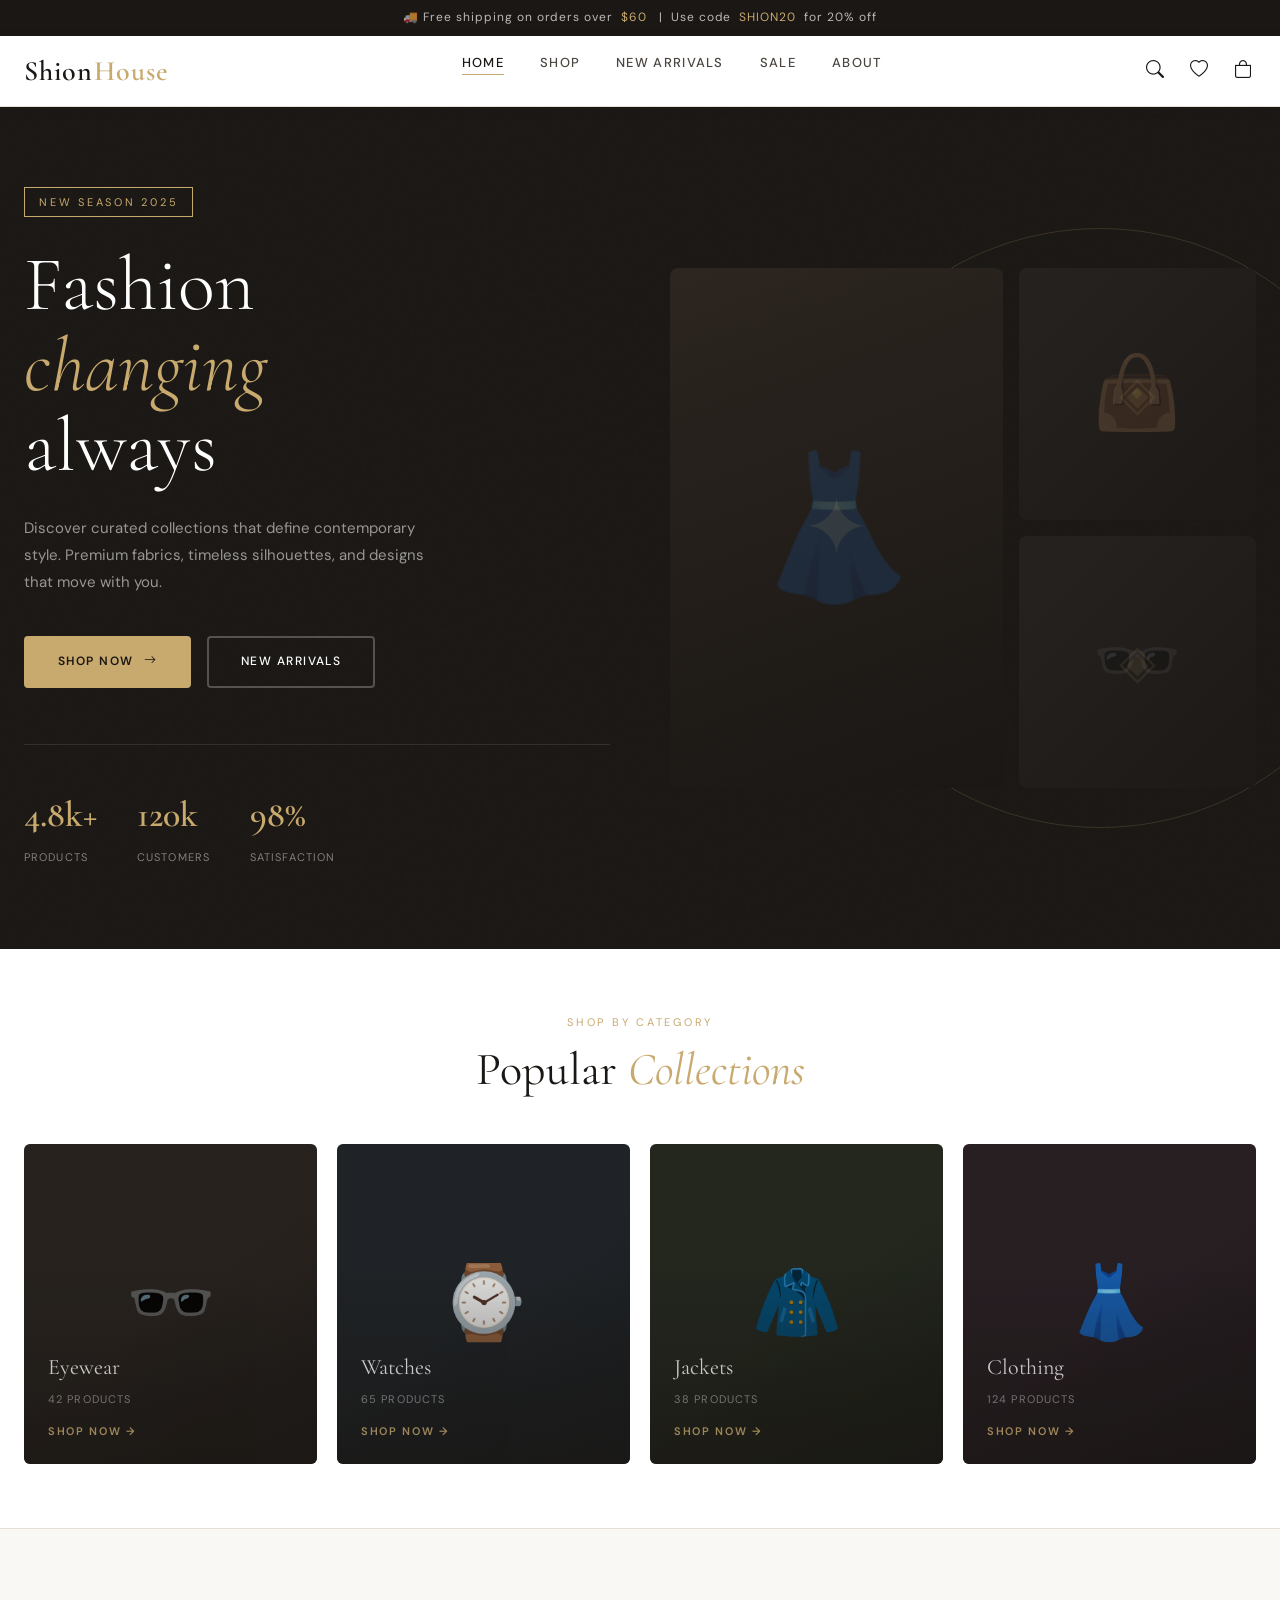
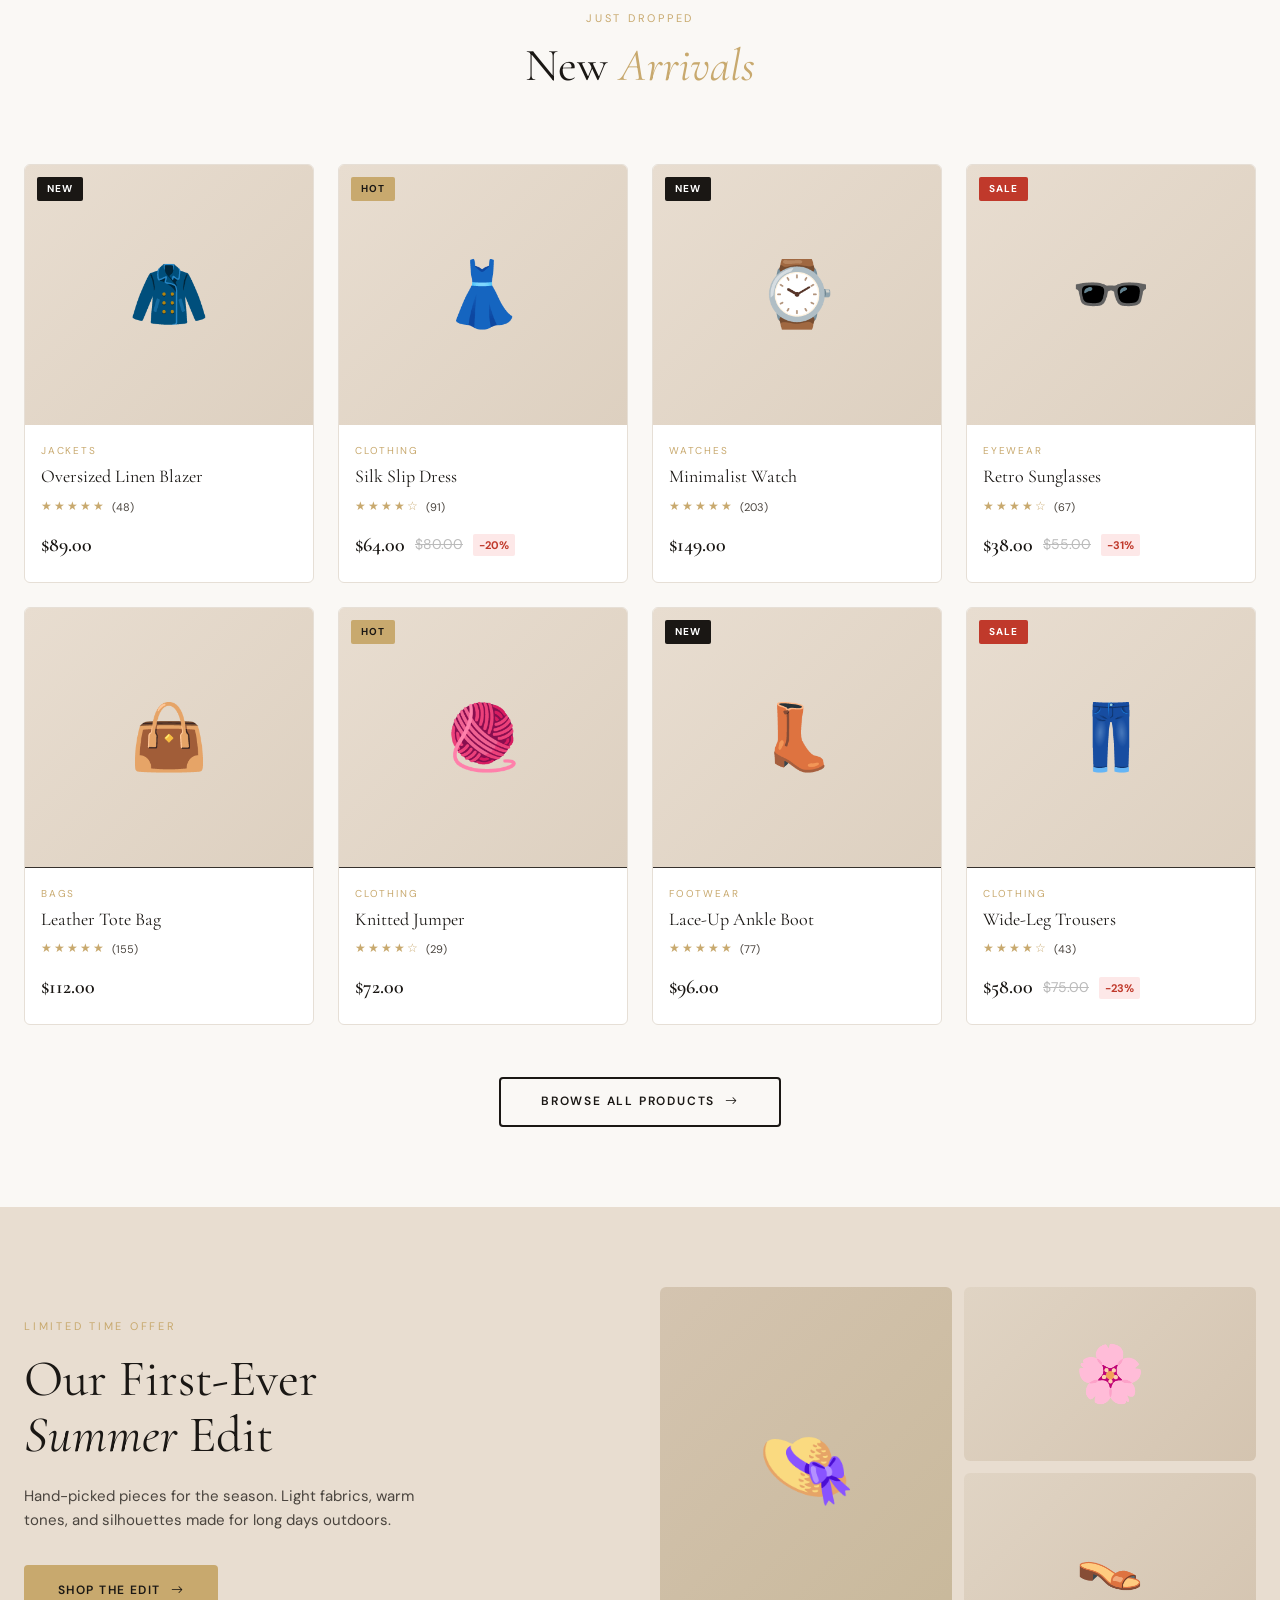
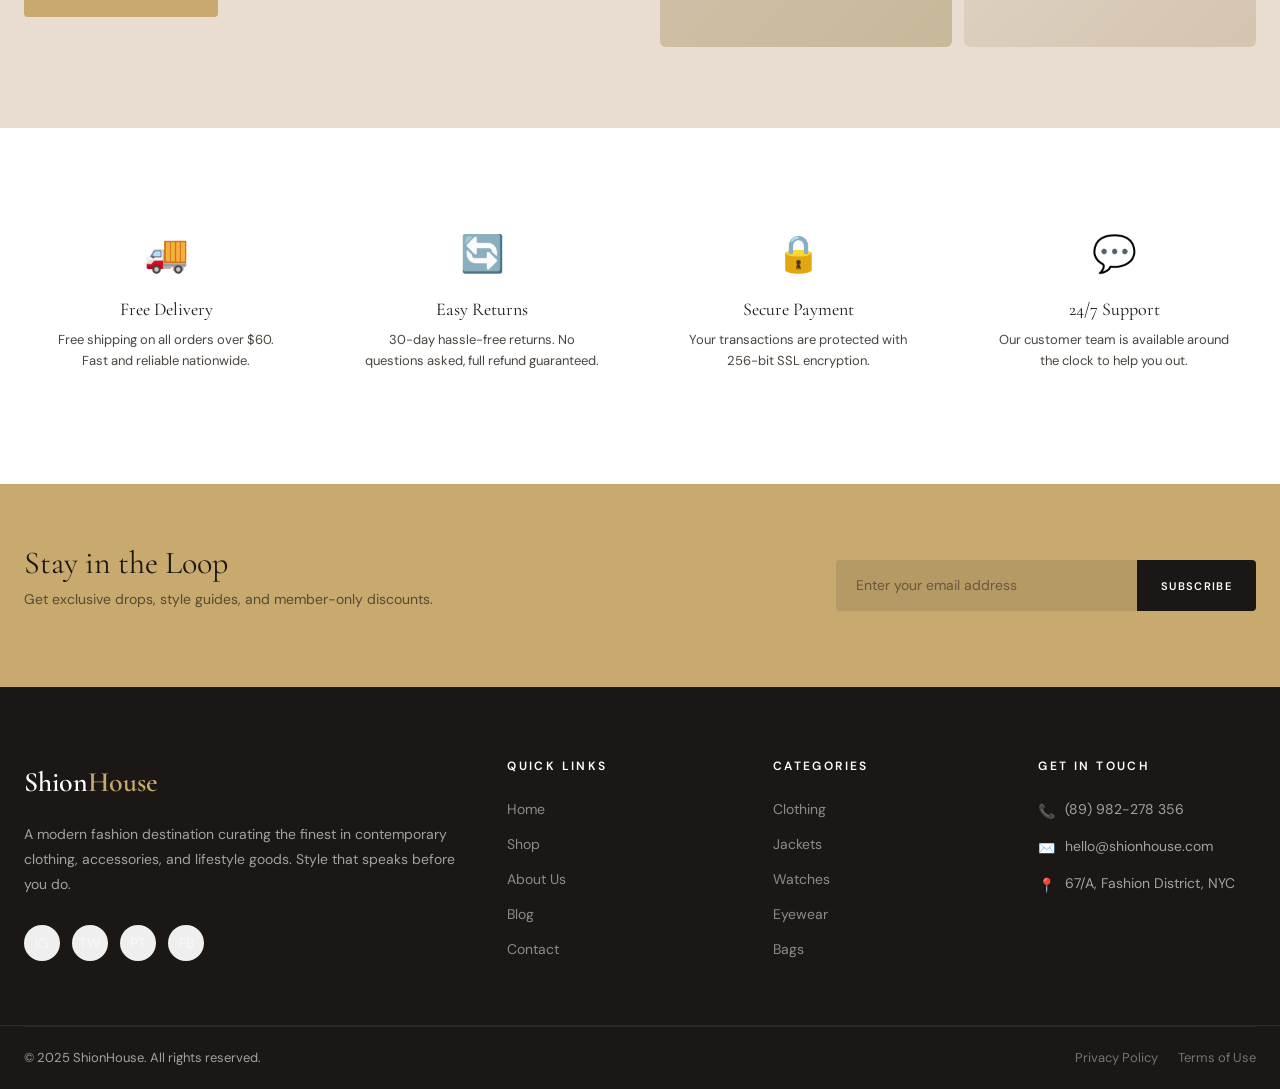
==== index.html @ 0003e48b "Add files via upload" ====
<!DOCTYPE html>
<html lang="en">
<head>
  <meta charset="UTF-8" />
  <meta name="viewport" content="width=device-width, initial-scale=1.0" />
  <title>ShionHouse — Modern Fashion Store</title>
  <meta name="description" content="Discover premium fashion at ShionHouse. Shop the latest in clothing, accessories, and more." />

  <!-- Bootstrap 5 -->
  <link href="https://cdn.jsdelivr.net/npm/bootstrap@5.3.3/dist/css/bootstrap.min.css" rel="stylesheet" />
  <!-- Bootstrap Icons -->
  <link rel="stylesheet" href="https://cdn.jsdelivr.net/npm/bootstrap-icons@1.11.3/font/bootstrap-icons.min.css" />
  <!-- Google Fonts -->
  <link rel="preconnect" href="https://fonts.googleapis.com" />
  <link rel="preconnect" href="https://fonts.gstatic.com" crossorigin />
  <link href="https://fonts.googleapis.com/css2?family=Cormorant+Garamond:ital,wght@0,300;0,400;0,600;1,300;1,400&family=DM+Sans:wght@300;400;500&display=swap" rel="stylesheet" />
  <!-- Custom CSS -->
  <link rel="stylesheet" href="style.css" />
</head>
<body>

  <!-- ═══════════ TOP BAR ═══════════ -->
  <div class="topbar">
    🚚 Free shipping on orders over <span>$60</span> &nbsp;|&nbsp; Use code <span>SHION20</span> for 20% off
  </div>

  <!-- ═══════════ NAVBAR ═══════════ -->
  <nav class="site-nav" role="navigation" aria-label="Main navigation">
    <div class="nav-inner">

      <!-- Logo -->
      <a href="index.html" class="nav-logo">Shion<span>House</span></a>

      <!-- Desktop Links -->
      <ul class="nav-links">
        <li><a href="index.html" class="active">Home</a></li>
        <li><a href="products.html">Shop</a></li>
        <li><a href="products.html#new">New Arrivals</a></li>
        <li><a href="products.html#sale">Sale</a></li>
        <li><a href="#">About</a></li>
      </ul>

      <!-- Icons -->
      <div class="nav-icons">
        <button class="nav-icon-btn" id="searchToggle" aria-label="Search">
          <i class="bi bi-search"></i>
        </button>
        <button class="nav-icon-btn" aria-label="Wishlist">
          <i class="bi bi-heart"></i>
        </button>
        <a href="cart.html" class="nav-icon-btn" aria-label="Cart">
          <i class="bi bi-bag"></i>
          <span class="cart-badge">0</span>
        </a>
      </div>

      <!-- Hamburger -->
      <button class="hamburger" id="hamburger" aria-label="Menu" aria-expanded="false">
        <span></span><span></span><span></span>
      </button>

    </div><!-- /nav-inner -->

    <!-- Mobile Dropdown -->
    <div class="mobile-menu" id="mobileMenu">
      <a href="index.html">Home</a>
      <a href="products.html">Shop</a>
      <a href="products.html#new">New Arrivals</a>
      <a href="products.html#sale">Sale</a>
      <a href="#">About</a>
      <a href="cart.html">Cart</a>
    </div>
  </nav>

  <!-- ═══════════ SEARCH OVERLAY ═══════════ -->
  <div id="searchOverlay" style="display:none; opacity:0; position:fixed; inset:0; z-index:2000; background:rgba(26,23,20,0.85); align-items:flex-start; justify-content:center; padding-top:120px; transition:opacity 0.25s ease;">
    <div style="width:100%; max-width:600px; padding:0 24px; position:relative;">
      <input id="searchInput" class="newsletter-input" type="text" placeholder="Search products..." style="width:100%; padding:18px 24px; font-size:18px; border-radius:4px; background:#fff; color:#1a1714; border:none; outline:none; font-family:'DM Sans',sans-serif;" />
      <button id="searchClose" style="position:absolute; top:50%; right:40px; transform:translateY(-50%); background:none; border:none; color:#666; font-size:24px; cursor:pointer;">&times;</button>
    </div>
  </div>

  <!-- ═══════════ HERO SECTION ═══════════ -->
  <section class="hero" id="home">
    <div class="hero-content">

      <div class="hero-text">
        <span class="hero-eyebrow">New Season 2025</span>
        <h1 class="hero-title">
          Fashion<br>
          <em>changing</em><br>
          always
        </h1>
        <p class="hero-desc">
          Discover curated collections that define contemporary style. Premium fabrics, timeless silhouettes, and designs that move with you.
        </p>
        <div class="hero-actions">
          <a href="products.html" class="btn-primary">
            Shop Now <i class="bi bi-arrow-right"></i>
          </a>
          <a href="products.html#new" class="btn-ghost">
            New Arrivals
          </a>
        </div>

        <div class="hero-stats">
          <div>
            <span class="stat-num">4.8k+</span>
            <span class="stat-label">Products</span>
          </div>
          <div>
            <span class="stat-num">120k</span>
            <span class="stat-label">Customers</span>
          </div>
          <div>
            <span class="stat-num">98%</span>
            <span class="stat-label">Satisfaction</span>
          </div>
        </div>
      </div><!-- /hero-text -->

      <div class="hero-visual">
        <div class="hero-img-tall" style="display:flex;align-items:center;justify-content:center;">
          <span style="font-size:140px; filter:opacity(0.2);">👗</span>
        </div>
        <div class="hero-img-stack">
          <div class="hero-img-sm" style="display:flex;align-items:center;justify-content:center;">
            <span style="font-size:72px; filter:opacity(0.18);">👜</span>
          </div>
          <div class="hero-img-sm" style="display:flex;align-items:center;justify-content:center;">
            <span style="font-size:72px; filter:opacity(0.18);">🕶️</span>
          </div>
        </div>
      </div>

    </div><!-- /hero-content -->
  </section>

  <!-- ═══════════ CATEGORIES ═══════════ -->
  <section class="categories-section">
    <div class="container">
      <div class="section-header" data-animate>
        <span class="section-label">Shop by Category</span>
        <h2 class="section-title">Popular <em>Collections</em></h2>
      </div>

      <div class="categories-grid">

        <a href="products.html?cat=glasses" class="category-card cat-1" data-animate>
          <div class="category-placeholder">🕶️</div>
          <div class="category-overlay">
            <div class="cat-name">Eyewear</div>
            <div class="cat-count">42 products</div>
            <span class="cat-btn">Shop Now →</span>
          </div>
        </a>

        <a href="products.html?cat=watches" class="category-card cat-2" data-animate>
          <div class="category-placeholder">⌚</div>
          <div class="category-overlay">
            <div class="cat-name">Watches</div>
            <div class="cat-count">65 products</div>
            <span class="cat-btn">Shop Now →</span>
          </div>
        </a>

        <a href="products.html?cat=jackets" class="category-card cat-3" data-animate>
          <div class="category-placeholder">🧥</div>
          <div class="category-overlay">
            <div class="cat-name">Jackets</div>
            <div class="cat-count">38 products</div>
            <span class="cat-btn">Shop Now →</span>
          </div>
        </a>

        <a href="products.html?cat=clothing" class="category-card cat-4" data-animate>
          <div class="category-placeholder">👗</div>
          <div class="category-overlay">
            <div class="cat-name">Clothing</div>
            <div class="cat-count">124 products</div>
            <span class="cat-btn">Shop Now →</span>
          </div>
        </a>

      </div>
    </div>
  </section>

  <!-- ═══════════ NEW ARRIVALS (Bootstrap Cards) ═══════════ -->
  <section class="products-section" id="new">
    <div class="container">
      <div class="section-header" data-animate>
        <span class="section-label">Just Dropped</span>
        <h2 class="section-title">New <em>Arrivals</em></h2>
      </div>

      <!-- Bootstrap row + cards grid -->
      <div class="row g-4 products-grid">

        <!-- Card 1 -->
        <div class="col-lg-3 col-md-4 col-sm-6" data-animate>
          <div class="card product-card h-100"
               data-product-id="p001"
               data-product-name="Oversized Linen Blazer"
               data-product-price="89.00"
               data-product-category="Jackets"
               data-product-emoji="🧥">
            <div class="product-card-img">
              <div class="product-placeholder">🧥</div>
              <span class="product-badge badge-new">New</span>
              <div class="product-actions">
                <button class="action-btn" data-action="wishlist" aria-label="Wishlist" title="Add to Wishlist">♡</button>
                <button class="action-btn" aria-label="Quick View" title="Quick View">⊕</button>
              </div>
              <div class="add-to-cart-overlay" data-action="add-to-cart">Add to Cart</div>
            </div>
            <div class="product-card-body card-body">
              <div class="product-category">Jackets</div>
              <h5 class="product-name card-title">Oversized Linen Blazer</h5>
              <div class="product-rating">
                <span class="stars">★★★★★</span>
                <span class="rating-count">(48)</span>
              </div>
              <div class="product-price">
                <span class="price-current">$89.00</span>
              </div>
            </div>
          </div>
        </div>

        <!-- Card 2 -->
        <div class="col-lg-3 col-md-4 col-sm-6" data-animate>
          <div class="card product-card h-100"
               data-product-id="p002"
               data-product-name="Silk Slip Dress"
               data-product-price="64.00"
               data-product-category="Clothing"
               data-product-emoji="👗">
            <div class="product-card-img">
              <div class="product-placeholder">👗</div>
              <span class="product-badge badge-hot">Hot</span>
              <div class="product-actions">
                <button class="action-btn" data-action="wishlist" aria-label="Wishlist">♡</button>
                <button class="action-btn" aria-label="Quick View">⊕</button>
              </div>
              <div class="add-to-cart-overlay" data-action="add-to-cart">Add to Cart</div>
            </div>
            <div class="product-card-body card-body">
              <div class="product-category">Clothing</div>
              <h5 class="product-name card-title">Silk Slip Dress</h5>
              <div class="product-rating">
                <span class="stars">★★★★☆</span>
                <span class="rating-count">(91)</span>
              </div>
              <div class="product-price">
                <span class="price-current">$64.00</span>
                <span class="price-old">$80.00</span>
                <span class="price-discount">−20%</span>
              </div>
            </div>
          </div>
        </div>

        <!-- Card 3 -->
        <div class="col-lg-3 col-md-4 col-sm-6" data-animate>
          <div class="card product-card h-100"
               data-product-id="p003"
               data-product-name="Minimalist Watch"
               data-product-price="149.00"
               data-product-category="Watches"
               data-product-emoji="⌚">
            <div class="product-card-img">
              <div class="product-placeholder">⌚</div>
              <span class="product-badge badge-new">New</span>
              <div class="product-actions">
                <button class="action-btn" data-action="wishlist" aria-label="Wishlist">♡</button>
                <button class="action-btn" aria-label="Quick View">⊕</button>
              </div>
              <div class="add-to-cart-overlay" data-action="add-to-cart">Add to Cart</div>
            </div>
            <div class="product-card-body card-body">
              <div class="product-category">Watches</div>
              <h5 class="product-name card-title">Minimalist Watch</h5>
              <div class="product-rating">
                <span class="stars">★★★★★</span>
                <span class="rating-count">(203)</span>
              </div>
              <div class="product-price">
                <span class="price-current">$149.00</span>
              </div>
            </div>
          </div>
        </div>

        <!-- Card 4 -->
        <div class="col-lg-3 col-md-4 col-sm-6" data-animate>
          <div class="card product-card h-100"
               data-product-id="p004"
               data-product-name="Retro Sunglasses"
               data-product-price="38.00"
               data-product-category="Eyewear"
               data-product-emoji="🕶️">
            <div class="product-card-img">
              <div class="product-placeholder">🕶️</div>
              <span class="product-badge badge-sale">Sale</span>
              <div class="product-actions">
                <button class="action-btn" data-action="wishlist" aria-label="Wishlist">♡</button>
                <button class="action-btn" aria-label="Quick View">⊕</button>
              </div>
              <div class="add-to-cart-overlay" data-action="add-to-cart">Add to Cart</div>
            </div>
            <div class="product-card-body card-body">
              <div class="product-category">Eyewear</div>
              <h5 class="product-name card-title">Retro Sunglasses</h5>
              <div class="product-rating">
                <span class="stars">★★★★☆</span>
                <span class="rating-count">(67)</span>
              </div>
              <div class="product-price">
                <span class="price-current">$38.00</span>
                <span class="price-old">$55.00</span>
                <span class="price-discount">−31%</span>
              </div>
            </div>
          </div>
        </div>

        <!-- Card 5 -->
        <div class="col-lg-3 col-md-4 col-sm-6" data-animate>
          <div class="card product-card h-100"
               data-product-id="p005"
               data-product-name="Leather Tote Bag"
               data-product-price="112.00"
               data-product-category="Bags"
               data-product-emoji="👜">
            <div class="product-card-img">
              <div class="product-placeholder">👜</div>
              <div class="product-actions">
                <button class="action-btn" data-action="wishlist" aria-label="Wishlist">♡</button>
                <button class="action-btn" aria-label="Quick View">⊕</button>
              </div>
              <div class="add-to-cart-overlay" data-action="add-to-cart">Add to Cart</div>
            </div>
            <div class="product-card-body card-body">
              <div class="product-category">Bags</div>
              <h5 class="product-name card-title">Leather Tote Bag</h5>
              <div class="product-rating">
                <span class="stars">★★★★★</span>
                <span class="rating-count">(155)</span>
              </div>
              <div class="product-price">
                <span class="price-current">$112.00</span>
              </div>
            </div>
          </div>
        </div>

        <!-- Card 6 -->
        <div class="col-lg-3 col-md-4 col-sm-6" data-animate>
          <div class="card product-card h-100"
               data-product-id="p006"
               data-product-name="Knitted Jumper"
               data-product-price="72.00"
               data-product-category="Clothing"
               data-product-emoji="🧶">
            <div class="product-card-img">
              <div class="product-placeholder">🧶</div>
              <span class="product-badge badge-hot">Hot</span>
              <div class="product-actions">
                <button class="action-btn" data-action="wishlist" aria-label="Wishlist">♡</button>
                <button class="action-btn" aria-label="Quick View">⊕</button>
              </div>
              <div class="add-to-cart-overlay" data-action="add-to-cart">Add to Cart</div>
            </div>
            <div class="product-card-body card-body">
              <div class="product-category">Clothing</div>
              <h5 class="product-name card-title">Knitted Jumper</h5>
              <div class="product-rating">
                <span class="stars">★★★★☆</span>
                <span class="rating-count">(29)</span>
              </div>
              <div class="product-price">
                <span class="price-current">$72.00</span>
              </div>
            </div>
          </div>
        </div>

        <!-- Card 7 -->
        <div class="col-lg-3 col-md-4 col-sm-6" data-animate>
          <div class="card product-card h-100"
               data-product-id="p007"
               data-product-name="Lace-Up Ankle Boot"
               data-product-price="96.00"
               data-product-category="Footwear"
               data-product-emoji="👢">
            <div class="product-card-img">
              <div class="product-placeholder">👢</div>
              <span class="product-badge badge-new">New</span>
              <div class="product-actions">
                <button class="action-btn" data-action="wishlist" aria-label="Wishlist">♡</button>
                <button class="action-btn" aria-label="Quick View">⊕</button>
              </div>
              <div class="add-to-cart-overlay" data-action="add-to-cart">Add to Cart</div>
            </div>
            <div class="product-card-body card-body">
              <div class="product-category">Footwear</div>
              <h5 class="product-name card-title">Lace-Up Ankle Boot</h5>
              <div class="product-rating">
                <span class="stars">★★★★★</span>
                <span class="rating-count">(77)</span>
              </div>
              <div class="product-price">
                <span class="price-current">$96.00</span>
              </div>
            </div>
          </div>
        </div>

        <!-- Card 8 -->
        <div class="col-lg-3 col-md-4 col-sm-6" data-animate>
          <div class="card product-card h-100"
               data-product-id="p008"
               data-product-name="Wide-Leg Trousers"
               data-product-price="58.00"
               data-product-category="Clothing"
               data-product-emoji="👖">
            <div class="product-card-img">
              <div class="product-placeholder">👖</div>
              <span class="product-badge badge-sale">Sale</span>
              <div class="product-actions">
                <button class="action-btn" data-action="wishlist" aria-label="Wishlist">♡</button>
                <button class="action-btn" aria-label="Quick View">⊕</button>
              </div>
              <div class="add-to-cart-overlay" data-action="add-to-cart">Add to Cart</div>
            </div>
            <div class="product-card-body card-body">
              <div class="product-category">Clothing</div>
              <h5 class="product-name card-title">Wide-Leg Trousers</h5>
              <div class="product-rating">
                <span class="stars">★★★★☆</span>
                <span class="rating-count">(43)</span>
              </div>
              <div class="product-price">
                <span class="price-current">$58.00</span>
                <span class="price-old">$75.00</span>
                <span class="price-discount">−23%</span>
              </div>
            </div>
          </div>
        </div>

      </div><!-- /row -->

      <!-- Browse All CTA -->
      <div class="browse-all-wrap" data-animate>
        <a href="products.html" class="btn-outline-dark-custom">
          Browse All Products <i class="bi bi-arrow-right"></i>
        </a>
      </div>

    </div><!-- /container -->
  </section>

  <!-- ═══════════ PROMO BANNER ═══════════ -->
  <section class="promo-banner">
    <div class="container">
      <div class="promo-inner">
        <div data-animate>
          <span class="promo-label">Limited Time Offer</span>
          <h2 class="promo-title">
            Our First-Ever<br>
            <em>Summer</em> Edit
          </h2>
          <p class="promo-desc">Hand-picked pieces for the season. Light fabrics, warm tones, and silhouettes made for long days outdoors.</p>
          <a href="products.html#sale" class="btn-primary">
            Shop the Edit <i class="bi bi-arrow-right"></i>
          </a>
        </div>
        <div class="promo-visual" data-animate>
          <div class="promo-img" style="font-size:80px;">👒</div>
          <div class="promo-img" style="font-size:56px;">🌸</div>
          <div class="promo-img" style="font-size:56px;">👡</div>
        </div>
      </div>
    </div>
  </section>

  <!-- ═══════════ SERVICES ═══════════ -->
  <section class="services-section">
    <div class="container">
      <div class="services-grid">
        <div class="service-item" data-animate>
          <span class="service-icon">🚚</span>
          <h5 class="service-title">Free Delivery</h5>
          <p class="service-desc">Free shipping on all orders over $60. Fast and reliable nationwide.</p>
        </div>
        <div class="service-item" data-animate>
          <span class="service-icon">🔄</span>
          <h5 class="service-title">Easy Returns</h5>
          <p class="service-desc">30-day hassle-free returns. No questions asked, full refund guaranteed.</p>
        </div>
        <div class="service-item" data-animate>
          <span class="service-icon">🔒</span>
          <h5 class="service-title">Secure Payment</h5>
          <p class="service-desc">Your transactions are protected with 256-bit SSL encryption.</p>
        </div>
        <div class="service-item" data-animate>
          <span class="service-icon">💬</span>
          <h5 class="service-title">24/7 Support</h5>
          <p class="service-desc">Our customer team is available around the clock to help you out.</p>
        </div>
      </div>
    </div>
  </section>

  <!-- ═══════════ NEWSLETTER ═══════════ -->
  <section class="newsletter-section">
    <div class="container">
      <div class="newsletter-inner">
        <div class="newsletter-text">
          <h3>Stay in the Loop</h3>
          <p>Get exclusive drops, style guides, and member-only discounts.</p>
        </div>
        <form class="newsletter-form" novalidate>
          <input type="email" class="newsletter-input" placeholder="Enter your email address" required />
          <button type="submit" class="newsletter-submit">Subscribe</button>
        </form>
      </div>
    </div>
  </section>

  <!-- ═══════════ FOOTER ═══════════ -->
  <footer class="site-footer">
    <div class="container">
      <div class="footer-grid">

        <!-- Brand -->
        <div>
          <span class="footer-logo">Shion<span>House</span></span>
          <p class="footer-about">
            A modern fashion destination curating the finest in contemporary clothing, accessories, and lifestyle goods. Style that speaks before you do.
          </p>
          <div class="footer-social">
            <button class="social-btn" aria-label="Instagram">IG</button>
            <button class="social-btn" aria-label="Twitter">TW</button>
            <button class="social-btn" aria-label="Pinterest">PT</button>
            <button class="social-btn" aria-label="Facebook">FB</button>
          </div>
        </div>

        <!-- Quick Links -->
        <div>
          <h6 class="footer-heading">Quick Links</h6>
          <nav class="footer-links" aria-label="Footer navigation">
            <a href="index.html">Home</a>
            <a href="products.html">Shop</a>
            <a href="#">About Us</a>
            <a href="#">Blog</a>
            <a href="#">Contact</a>
          </nav>
        </div>

        <!-- Shop Categories -->
        <div>
          <h6 class="footer-heading">Categories</h6>
          <nav class="footer-links">
            <a href="products.html?cat=clothing">Clothing</a>
            <a href="products.html?cat=jackets">Jackets</a>
            <a href="products.html?cat=watches">Watches</a>
            <a href="products.html?cat=glasses">Eyewear</a>
            <a href="products.html?cat=bags">Bags</a>
          </nav>
        </div>

        <!-- Contact -->
        <div>
          <h6 class="footer-heading">Get in Touch</h6>
          <div class="footer-contact">
            <div class="footer-contact-item">
              <span class="contact-icon">📞</span>
              <span>(89) 982-278 356</span>
            </div>
            <div class="footer-contact-item">
              <span class="contact-icon">✉️</span>
              <span>hello@shionhouse.com</span>
            </div>
            <div class="footer-contact-item">
              <span class="contact-icon">📍</span>
              <span>67/A, Fashion District, NYC</span>
            </div>
          </div>
        </div>

      </div><!-- /footer-grid -->
    </div>

    <!-- Bottom bar -->
    <div style="border-top:1px solid rgba(255,255,255,0.08);">
      <div class="container">
        <div class="footer-bottom">
          <span>© 2025 ShionHouse. All rights reserved.</span>
          <div style="display:flex; gap:20px;">
            <a href="#" style="font-size:13px; color:rgba(255,255,255,0.4);">Privacy Policy</a>
            <a href="#" style="font-size:13px; color:rgba(255,255,255,0.4);">Terms of Use</a>
          </div>
        </div>
      </div>
    </div>
  </footer>

  <!-- Bootstrap JS -->
  <script src="https://cdn.jsdelivr.net/npm/bootstrap@5.3.3/dist/js/bootstrap.bundle.min.js"></script>
  <!-- Custom JS -->
  <script src="script.js"></script>

</body>
</html>
---- style.css ----
/* ============================================================
   SHION HOUSE — ECOMMERCE STORE  |  style.css
   ============================================================ */

@import url('https://fonts.googleapis.com/css2?family=Cormorant+Garamond:ital,wght@0,300;0,400;0,600;1,300;1,400&family=DM+Sans:wght@300;400;500&display=swap');

/* ---------- CSS Variables ---------- */
:root {
  --clr-bg:        #faf8f5;
  --clr-dark:      #1a1714;
  --clr-mid:       #4a443e;
  --clr-accent:    #c8a96e;
  --clr-accent2:   #e8ddd0;
  --clr-white:     #ffffff;
  --clr-border:    #e6dfd6;
  --clr-card-bg:   #ffffff;

  --ff-display:    'Cormorant Garamond', serif;
  --ff-body:       'DM Sans', sans-serif;

  --radius:        4px;
  --shadow-sm:     0 2px 12px rgba(26,23,20,0.07);
  --shadow-md:     0 8px 32px rgba(26,23,20,0.12);
  --transition:    0.28s ease;
}

/* ---------- Reset & Base ---------- */
*, *::before, *::after { box-sizing: border-box; margin: 0; padding: 0; }
html { scroll-behavior: smooth; }
body {
  font-family: var(--ff-body);
  background: var(--clr-bg);
  color: var(--clr-dark);
  font-size: 15px;
  line-height: 1.65;
}
img { max-width: 100%; display: block; }
a { text-decoration: none; color: inherit; }
ul { list-style: none; }

/* ---------- Scrollbar ---------- */
::-webkit-scrollbar { width: 6px; }
::-webkit-scrollbar-track { background: var(--clr-bg); }
::-webkit-scrollbar-thumb { background: var(--clr-accent); border-radius: 3px; }

/* ============================================================
   TOPBAR
   ============================================================ */
.topbar {
  background: var(--clr-dark);
  color: rgba(255,255,255,0.7);
  font-size: 12px;
  letter-spacing: 0.08em;
  text-align: center;
  padding: 8px 16px;
}
.topbar span { color: var(--clr-accent); margin: 0 4px; }

/* ============================================================
   NAVBAR
   ============================================================ */
.site-nav {
  background: var(--clr-white);
  border-bottom: 1px solid var(--clr-border);
  position: sticky;
  top: 0;
  z-index: 1000;
  box-shadow: var(--shadow-sm);
}

.nav-inner {
  max-width: 1280px;
  margin: 0 auto;
  padding: 0 24px;
  display: flex;
  align-items: center;
  justify-content: space-between;
  height: 70px;
}

/* Logo */
.nav-logo {
  font-family: var(--ff-display);
  font-size: 28px;
  font-weight: 600;
  letter-spacing: 0.04em;
  color: var(--clr-dark);
}
.nav-logo span { color: var(--clr-accent); }

/* Nav Links */
.nav-links {
  display: flex;
  gap: 36px;
  align-items: center;
}
.nav-links a {
  font-size: 13px;
  font-weight: 500;
  letter-spacing: 0.1em;
  text-transform: uppercase;
  color: var(--clr-mid);
  position: relative;
  padding-bottom: 2px;
  transition: color var(--transition);
}
.nav-links a::after {
  content: '';
  position: absolute;
  bottom: -2px; left: 0;
  width: 0; height: 1px;
  background: var(--clr-accent);
  transition: width var(--transition);
}
.nav-links a:hover,
.nav-links a.active { color: var(--clr-dark); }
.nav-links a:hover::after,
.nav-links a.active::after { width: 100%; }

/* Nav Icons */
.nav-icons {
  display: flex;
  gap: 18px;
  align-items: center;
}
.nav-icon-btn {
  background: none;
  border: none;
  cursor: pointer;
  position: relative;
  color: var(--clr-dark);
  font-size: 18px;
  transition: color var(--transition);
  padding: 4px;
}
.nav-icon-btn:hover { color: var(--clr-accent); }
.cart-badge {
  position: absolute;
  top: -6px; right: -8px;
  background: var(--clr-accent);
  color: var(--clr-white);
  font-size: 10px;
  font-weight: 700;
  width: 18px; height: 18px;
  border-radius: 50%;
  display: flex;
  align-items: center;
  justify-content: center;
  line-height: 1;
}

/* Mobile Hamburger */
.hamburger {
  display: none;
  flex-direction: column;
  gap: 5px;
  cursor: pointer;
  background: none;
  border: none;
  padding: 4px;
}
.hamburger span {
  display: block;
  width: 24px; height: 2px;
  background: var(--clr-dark);
  transition: var(--transition);
}

/* Mobile Menu */
.mobile-menu {
  display: none;
  background: var(--clr-white);
  border-top: 1px solid var(--clr-border);
  padding: 16px 24px 24px;
}
.mobile-menu.open { display: block; }
.mobile-menu a {
  display: block;
  padding: 10px 0;
  font-size: 14px;
  font-weight: 500;
  letter-spacing: 0.08em;
  text-transform: uppercase;
  color: var(--clr-mid);
  border-bottom: 1px solid var(--clr-border);
  transition: color var(--transition);
}
.mobile-menu a:last-child { border-bottom: none; }
.mobile-menu a:hover { color: var(--clr-accent); }

/* ============================================================
   HERO SECTION
   ============================================================ */
.hero {
  background: var(--clr-dark);
  min-height: 88vh;
  display: flex;
  align-items: center;
  position: relative;
  overflow: hidden;
}

/* Decorative grain overlay */
.hero::before {
  content: '';
  position: absolute;
  inset: 0;
  background-image: url("data:image/svg+xml,%3Csvg viewBox='0 0 200 200' xmlns='http://www.w3.org/2000/svg'%3E%3Cfilter id='n'%3E%3CfeTurbulence type='fractalNoise' baseFrequency='0.9' numOctaves='4' stitchTiles='stitch'/%3E%3C/filter%3E%3Crect width='100%25' height='100%25' filter='url(%23n)' opacity='0.04'/%3E%3C/svg%3E");
  opacity: 0.4;
  pointer-events: none;
}

/* Decorative circle */
.hero::after {
  content: '';
  position: absolute;
  right: -120px; top: 50%;
  transform: translateY(-50%);
  width: 600px; height: 600px;
  border-radius: 50%;
  border: 1px solid rgba(200,169,110,0.18);
}

.hero-content {
  max-width: 1280px;
  margin: 0 auto;
  padding: 80px 24px;
  display: grid;
  grid-template-columns: 1fr 1fr;
  gap: 60px;
  align-items: center;
  width: 100%;
  position: relative;
  z-index: 1;
}

.hero-text { animation: fadeUp 0.9s ease both; }
.hero-eyebrow {
  display: inline-block;
  font-size: 11px;
  letter-spacing: 0.25em;
  text-transform: uppercase;
  color: var(--clr-accent);
  border: 1px solid var(--clr-accent);
  padding: 5px 14px;
  margin-bottom: 28px;
}

.hero-title {
  font-family: var(--ff-display);
  font-size: clamp(48px, 6vw, 88px);
  font-weight: 300;
  line-height: 1.05;
  color: var(--clr-white);
  margin-bottom: 28px;
}
.hero-title em {
  font-style: italic;
  color: var(--clr-accent);
}

.hero-desc {
  color: rgba(255,255,255,0.55);
  font-size: 15px;
  max-width: 420px;
  margin-bottom: 40px;
  line-height: 1.8;
}

.hero-actions { display: flex; gap: 16px; flex-wrap: wrap; align-items: center; }

.btn-primary {
  display: inline-flex;
  align-items: center;
  gap: 10px;
  background: var(--clr-accent);
  color: var(--clr-dark);
  font-size: 12px;
  font-weight: 600;
  letter-spacing: 0.12em;
  text-transform: uppercase;
  padding: 14px 32px;
  border-radius: var(--radius);
  border: 2px solid var(--clr-accent);
  cursor: pointer;
  transition: var(--transition);
}
.btn-primary:hover {
  background: transparent;
  color: var(--clr-accent);
}

.btn-ghost {
  display: inline-flex;
  align-items: center;
  gap: 10px;
  background: transparent;
  color: var(--clr-white);
  font-size: 12px;
  font-weight: 500;
  letter-spacing: 0.12em;
  text-transform: uppercase;
  padding: 14px 32px;
  border-radius: var(--radius);
  border: 2px solid rgba(255,255,255,0.25);
  cursor: pointer;
  transition: var(--transition);
}
.btn-ghost:hover {
  border-color: var(--clr-white);
}

.hero-stats {
  display: flex;
  gap: 40px;
  margin-top: 56px;
  padding-top: 40px;
  border-top: 1px solid rgba(255,255,255,0.1);
}
.stat-num {
  font-family: var(--ff-display);
  font-size: 36px;
  font-weight: 600;
  color: var(--clr-accent);
  display: block;
}
.stat-label {
  font-size: 11px;
  letter-spacing: 0.1em;
  text-transform: uppercase;
  color: rgba(255,255,255,0.45);
}

/* Hero visual side */
.hero-visual {
  display: flex;
  gap: 16px;
  height: 520px;
  animation: fadeUp 0.9s 0.18s ease both;
}

.hero-img-tall {
  flex: 1.4;
  background: linear-gradient(160deg, #2c2520 0%, #1a1714 100%);
  border-radius: 8px;
  overflow: hidden;
  position: relative;
}
.hero-img-stack {
  flex: 1;
  display: flex;
  flex-direction: column;
  gap: 16px;
}
.hero-img-sm {
  flex: 1;
  background: linear-gradient(135deg, #252220 0%, #1c1916 100%);
  border-radius: 8px;
  overflow: hidden;
  position: relative;
}

/* Placeholder product silhouettes */
.hero-img-tall::after {
  content: '✦';
  position: absolute;
  inset: 0;
  display: flex;
  align-items: center;
  justify-content: center;
  font-size: 80px;
  color: rgba(200,169,110,0.12);
}
.hero-img-sm::after {
  content: '◈';
  position: absolute;
  inset: 0;
  display: flex;
  align-items: center;
  justify-content: center;
  font-size: 48px;
  color: rgba(200,169,110,0.1);
}

/* ============================================================
   CATEGORIES STRIP
   ============================================================ */
.categories-section {
  background: var(--clr-white);
  padding: 64px 0;
  border-bottom: 1px solid var(--clr-border);
}
.section-header {
  text-align: center;
  margin-bottom: 48px;
}
.section-label {
  font-size: 11px;
  letter-spacing: 0.25em;
  text-transform: uppercase;
  color: var(--clr-accent);
  display: block;
  margin-bottom: 12px;
}
.section-title {
  font-family: var(--ff-display);
  font-size: clamp(30px, 4vw, 46px);
  font-weight: 400;
  color: var(--clr-dark);
  line-height: 1.15;
}
.section-title em { font-style: italic; color: var(--clr-accent); }

.container { max-width: 1280px; margin: 0 auto; padding: 0 24px; }

.categories-grid {
  display: grid;
  grid-template-columns: repeat(4, 1fr);
  gap: 20px;
}
.category-card {
  position: relative;
  border-radius: 6px;
  overflow: hidden;
  background: var(--clr-dark);
  height: 320px;
  cursor: pointer;
  transition: transform var(--transition);
}
.category-card:hover { transform: translateY(-4px); }
.category-card:hover .category-overlay { opacity: 0.85; }
.category-card:hover .cat-btn { letter-spacing: 0.2em; }

.category-placeholder {
  width: 100%; height: 100%;
  display: flex;
  align-items: center;
  justify-content: center;
  font-size: 72px;
}
.cat-1 { background: linear-gradient(145deg, #2a2420 50%, #1e1a17); }
.cat-2 { background: linear-gradient(145deg, #20252a 50%, #171b1e); }
.cat-3 { background: linear-gradient(145deg, #252a20 50%, #1b1e17); }
.cat-4 { background: linear-gradient(145deg, #2a2025 50%, #1e171b); }

.category-overlay {
  position: absolute;
  inset: 0;
  background: linear-gradient(to top, rgba(26,23,20,0.92) 0%, rgba(26,23,20,0.2) 60%);
  opacity: 0.75;
  transition: opacity var(--transition);
  display: flex;
  flex-direction: column;
  justify-content: flex-end;
  padding: 24px;
}
.cat-name {
  font-family: var(--ff-display);
  font-size: 22px;
  font-weight: 400;
  color: var(--clr-white);
  margin-bottom: 4px;
}
.cat-count {
  font-size: 11px;
  letter-spacing: 0.1em;
  text-transform: uppercase;
  color: rgba(255,255,255,0.5);
  margin-bottom: 14px;
}
.cat-btn {
  display: inline-block;
  font-size: 11px;
  font-weight: 600;
  letter-spacing: 0.15em;
  text-transform: uppercase;
  color: var(--clr-accent);
  transition: letter-spacing var(--transition);
}

/* ============================================================
   PRODUCT CARDS
   ============================================================ */
.products-section {
  padding: 80px 0;
  background: var(--clr-bg);
}

.products-grid {
  margin-top: 48px;
}

/* Bootstrap Card Override / Enhancement */
.product-card {
  background: var(--clr-card-bg);
  border-radius: 6px;
  border: 1px solid var(--clr-border);
  overflow: hidden;
  transition: transform var(--transition), box-shadow var(--transition);
  position: relative;
}
.product-card:hover {
  transform: translateY(-6px);
  box-shadow: var(--shadow-md);
}

.product-card-img {
  position: relative;
  overflow: hidden;
  background: var(--clr-accent2);
  height: 260px;
}

.product-placeholder {
  width: 100%; height: 100%;
  display: flex;
  align-items: center;
  justify-content: center;
  font-size: 64px;
  background: linear-gradient(135deg, var(--clr-accent2) 0%, #ddd0c0 100%);
  transition: transform 0.5s ease;
}
.product-card:hover .product-placeholder { transform: scale(1.04); }

.product-badge {
  position: absolute;
  top: 12px; left: 12px;
  font-size: 10px;
  font-weight: 700;
  letter-spacing: 0.1em;
  text-transform: uppercase;
  padding: 4px 10px;
  border-radius: 2px;
  z-index: 2;
}
.badge-new  { background: var(--clr-dark); color: var(--clr-white); }
.badge-sale { background: #c0392b; color: var(--clr-white); }
.badge-hot  { background: var(--clr-accent); color: var(--clr-dark); }

.product-actions {
  position: absolute;
  top: 12px; right: 12px;
  display: flex;
  flex-direction: column;
  gap: 8px;
  opacity: 0;
  transform: translateX(10px);
  transition: opacity var(--transition), transform var(--transition);
  z-index: 2;
}
.product-card:hover .product-actions { opacity: 1; transform: translateX(0); }

.action-btn {
  width: 36px; height: 36px;
  border-radius: 50%;
  background: var(--clr-white);
  border: 1px solid var(--clr-border);
  display: flex; align-items: center; justify-content: center;
  cursor: pointer;
  font-size: 14px;
  color: var(--clr-dark);
  transition: background var(--transition), color var(--transition), border-color var(--transition);
  box-shadow: 0 2px 8px rgba(0,0,0,0.08);
}
.action-btn:hover {
  background: var(--clr-accent);
  border-color: var(--clr-accent);
  color: var(--clr-dark);
}

.add-to-cart-overlay {
  position: absolute;
  bottom: 0; left: 0; right: 0;
  background: var(--clr-dark);
  color: var(--clr-white);
  text-align: center;
  padding: 12px;
  font-size: 11px;
  font-weight: 600;
  letter-spacing: 0.15em;
  text-transform: uppercase;
  transform: translateY(100%);
  transition: transform var(--transition);
  cursor: pointer;
}
.add-to-cart-overlay:hover { background: var(--clr-accent); color: var(--clr-dark); }
.product-card:hover .add-to-cart-overlay { transform: translateY(0); }

/* Card Body */
.product-card-body {
  padding: 18px 16px 20px;
}
.product-category {
  font-size: 10px;
  letter-spacing: 0.18em;
  text-transform: uppercase;
  color: var(--clr-accent);
  margin-bottom: 6px;
}
.product-name {
  font-family: var(--ff-display);
  font-size: 18px;
  font-weight: 400;
  color: var(--clr-dark);
  margin-bottom: 8px;
  line-height: 1.3;
}
.product-rating {
  display: flex;
  align-items: center;
  gap: 6px;
  margin-bottom: 12px;
}
.stars { color: var(--clr-accent); font-size: 12px; letter-spacing: 2px; }
.rating-count { font-size: 11px; color: var(--clr-mid); }
.product-price {
  display: flex;
  align-items: center;
  gap: 10px;
}
.price-current {
  font-family: var(--ff-display);
  font-size: 20px;
  font-weight: 600;
  color: var(--clr-dark);
}
.price-old {
  font-size: 14px;
  color: #bbb;
  text-decoration: line-through;
}
.price-discount {
  font-size: 11px;
  font-weight: 700;
  color: #c0392b;
  background: #fde8e8;
  padding: 2px 6px;
  border-radius: 2px;
}

/* Browse All Button */
.browse-all-wrap {
  text-align: center;
  margin-top: 52px;
}
.btn-outline-dark-custom {
  display: inline-flex;
  align-items: center;
  gap: 10px;
  border: 2px solid var(--clr-dark);
  color: var(--clr-dark);
  padding: 13px 40px;
  font-size: 12px;
  font-weight: 600;
  letter-spacing: 0.15em;
  text-transform: uppercase;
  border-radius: var(--radius);
  transition: var(--transition);
  background: transparent;
  cursor: pointer;
}
.btn-outline-dark-custom:hover {
  background: var(--clr-dark);
  color: var(--clr-white);
}

/* ============================================================
   BANNER / PROMO
   ============================================================ */
.promo-banner {
  background: var(--clr-accent2);
  padding: 80px 0;
}
.promo-inner {
  display: grid;
  grid-template-columns: 1fr 1fr;
  gap: 40px;
  align-items: center;
}
.promo-label {
  font-size: 11px;
  letter-spacing: 0.25em;
  text-transform: uppercase;
  color: var(--clr-accent);
  margin-bottom: 16px;
  display: block;
}
.promo-title {
  font-family: var(--ff-display);
  font-size: clamp(32px, 4vw, 54px);
  font-weight: 400;
  color: var(--clr-dark);
  margin-bottom: 20px;
  line-height: 1.1;
}
.promo-title em { font-style: italic; }
.promo-desc {
  color: var(--clr-mid);
  margin-bottom: 32px;
  max-width: 400px;
}
.promo-visual {
  display: grid;
  grid-template-columns: 1fr 1fr;
  gap: 12px;
  height: 360px;
}
.promo-img {
  border-radius: 6px;
  display: flex;
  align-items: center;
  justify-content: center;
  font-size: 56px;
}
.promo-img:first-child {
  background: linear-gradient(135deg, #d4c4b0 0%, #c8b89a 100%);
  grid-row: span 2;
}
.promo-img:not(:first-child) {
  background: linear-gradient(135deg, #e0d4c4 0%, #d4c4b0 100%);
}

/* ============================================================
   SERVICES
   ============================================================ */
.services-section {
  background: var(--clr-white);
  padding: 64px 0;
  border-top: 1px solid var(--clr-border);
}
.services-grid {
  display: grid;
  grid-template-columns: repeat(4, 1fr);
  gap: 32px;
}
.service-item {
  text-align: center;
  padding: 32px 20px;
  border-radius: 6px;
  transition: background var(--transition), transform var(--transition);
}
.service-item:hover {
  background: var(--clr-bg);
  transform: translateY(-4px);
}
.service-icon {
  font-size: 36px;
  margin-bottom: 16px;
  display: block;
}
.service-title {
  font-family: var(--ff-display);
  font-size: 18px;
  font-weight: 400;
  color: var(--clr-dark);
  margin-bottom: 8px;
}
.service-desc {
  font-size: 13px;
  color: var(--clr-mid);
}

/* ============================================================
   FOOTER
   ============================================================ */
.site-footer {
  background: var(--clr-dark);
  color: rgba(255,255,255,0.6);
  padding: 72px 0 0;
}

.footer-grid {
  display: grid;
  grid-template-columns: 2fr 1fr 1fr 1fr;
  gap: 48px;
  padding-bottom: 64px;
}

.footer-logo {
  font-family: var(--ff-display);
  font-size: 28px;
  font-weight: 600;
  color: var(--clr-white);
  margin-bottom: 16px;
  display: block;
}
.footer-logo span { color: var(--clr-accent); }
.footer-about { font-size: 14px; line-height: 1.8; margin-bottom: 28px; }

.footer-social { display: flex; gap: 12px; }
.social-btn {
  width: 36px; height: 36px;
  border-radius: 50%;
  border: 1px solid rgba(255,255,255,0.2);
  display: flex; align-items: center; justify-content: center;
  font-size: 14px;
  cursor: pointer;
  transition: background var(--transition), border-color var(--transition);
  color: rgba(255,255,255,0.6);
}
.social-btn:hover { background: var(--clr-accent); border-color: var(--clr-accent); color: var(--clr-dark); }

.footer-heading {
  font-size: 12px;
  font-weight: 600;
  letter-spacing: 0.2em;
  text-transform: uppercase;
  color: var(--clr-white);
  margin-bottom: 24px;
}
.footer-links { display: flex; flex-direction: column; gap: 12px; }
.footer-links a {
  font-size: 14px;
  color: rgba(255,255,255,0.5);
  transition: color var(--transition);
}
.footer-links a:hover { color: var(--clr-accent); }

.footer-contact { display: flex; flex-direction: column; gap: 12px; }
.footer-contact-item { font-size: 14px; display: flex; align-items: flex-start; gap: 10px; }
.contact-icon { color: var(--clr-accent); flex-shrink: 0; margin-top: 2px; }

.footer-bottom {
  border-top: 1px solid rgba(255,255,255,0.08);
  padding: 20px 0;
  display: flex;
  align-items: center;
  justify-content: space-between;
  font-size: 13px;
}
.footer-bottom a { color: var(--clr-accent); }

/* ============================================================
   NEWSLETTER
   ============================================================ */
.newsletter-section {
  background: var(--clr-accent);
  padding: 60px 0;
}
.newsletter-inner {
  display: flex;
  align-items: center;
  justify-content: space-between;
  gap: 40px;
  flex-wrap: wrap;
}
.newsletter-text h3 {
  font-family: var(--ff-display);
  font-size: 32px;
  font-weight: 400;
  color: var(--clr-dark);
  margin-bottom: 6px;
}
.newsletter-text p { font-size: 14px; color: rgba(26,23,20,0.65); }

.newsletter-form {
  display: flex;
  gap: 0;
  max-width: 420px;
  width: 100%;
}
.newsletter-input {
  flex: 1;
  padding: 14px 20px;
  border: none;
  border-radius: var(--radius) 0 0 var(--radius);
  font-family: var(--ff-body);
  font-size: 14px;
  background: rgba(26,23,20,0.1);
  color: var(--clr-dark);
  outline: none;
}
.newsletter-input::placeholder { color: rgba(26,23,20,0.5); }
.newsletter-input:focus { background: rgba(26,23,20,0.15); }
.newsletter-submit {
  padding: 14px 24px;
  background: var(--clr-dark);
  color: var(--clr-white);
  border: none;
  border-radius: 0 var(--radius) var(--radius) 0;
  font-size: 11px;
  font-weight: 600;
  letter-spacing: 0.12em;
  text-transform: uppercase;
  cursor: pointer;
  transition: background var(--transition);
}
.newsletter-submit:hover { background: #2e2922; }

/* ============================================================
   ANIMATIONS
   ============================================================ */
@keyframes fadeUp {
  from { opacity: 0; transform: translateY(24px); }
  to   { opacity: 1; transform: translateY(0); }
}

.fade-up {
  animation: fadeUp 0.7s ease both;
}
.fade-up-1 { animation-delay: 0.1s; }
.fade-up-2 { animation-delay: 0.2s; }
.fade-up-3 { animation-delay: 0.3s; }
.fade-up-4 { animation-delay: 0.4s; }

/* ============================================================
   UTILITY
   ============================================================ */
.text-center { text-align: center; }
.mt-2 { margin-top: 8px; }
.mt-4 { margin-top: 16px; }

/* ============================================================
   RESPONSIVE
   ============================================================ */
@media (max-width: 1024px) {
  .products-grid { grid-template-columns: repeat(3, 1fr); }
  .categories-grid { grid-template-columns: repeat(2, 1fr); }
  .footer-grid { grid-template-columns: 1fr 1fr; gap: 32px; }
}

@media (max-width: 768px) {
  .nav-links { display: none; }
  .hamburger { display: flex; }

  .hero-content { grid-template-columns: 1fr; gap: 48px; }
  .hero-visual { height: 320px; }
  .hero-stats { gap: 24px; }

  .products-grid { grid-template-columns: repeat(2, 1fr); gap: 16px; }
  .categories-grid { grid-template-columns: repeat(2, 1fr); gap: 12px; }
  .services-grid { grid-template-columns: repeat(2, 1fr); }
  .promo-inner { grid-template-columns: 1fr; }
  .promo-visual { height: 220px; }

  .footer-grid { grid-template-columns: 1fr; gap: 36px; }
  .newsletter-inner { flex-direction: column; align-items: flex-start; }
  .newsletter-form { max-width: 100%; }
}

@media (max-width: 480px) {
  .products-grid { grid-template-columns: 1fr; }
  .hero-visual { display: none; }
  .services-grid { grid-template-columns: 1fr; }
}
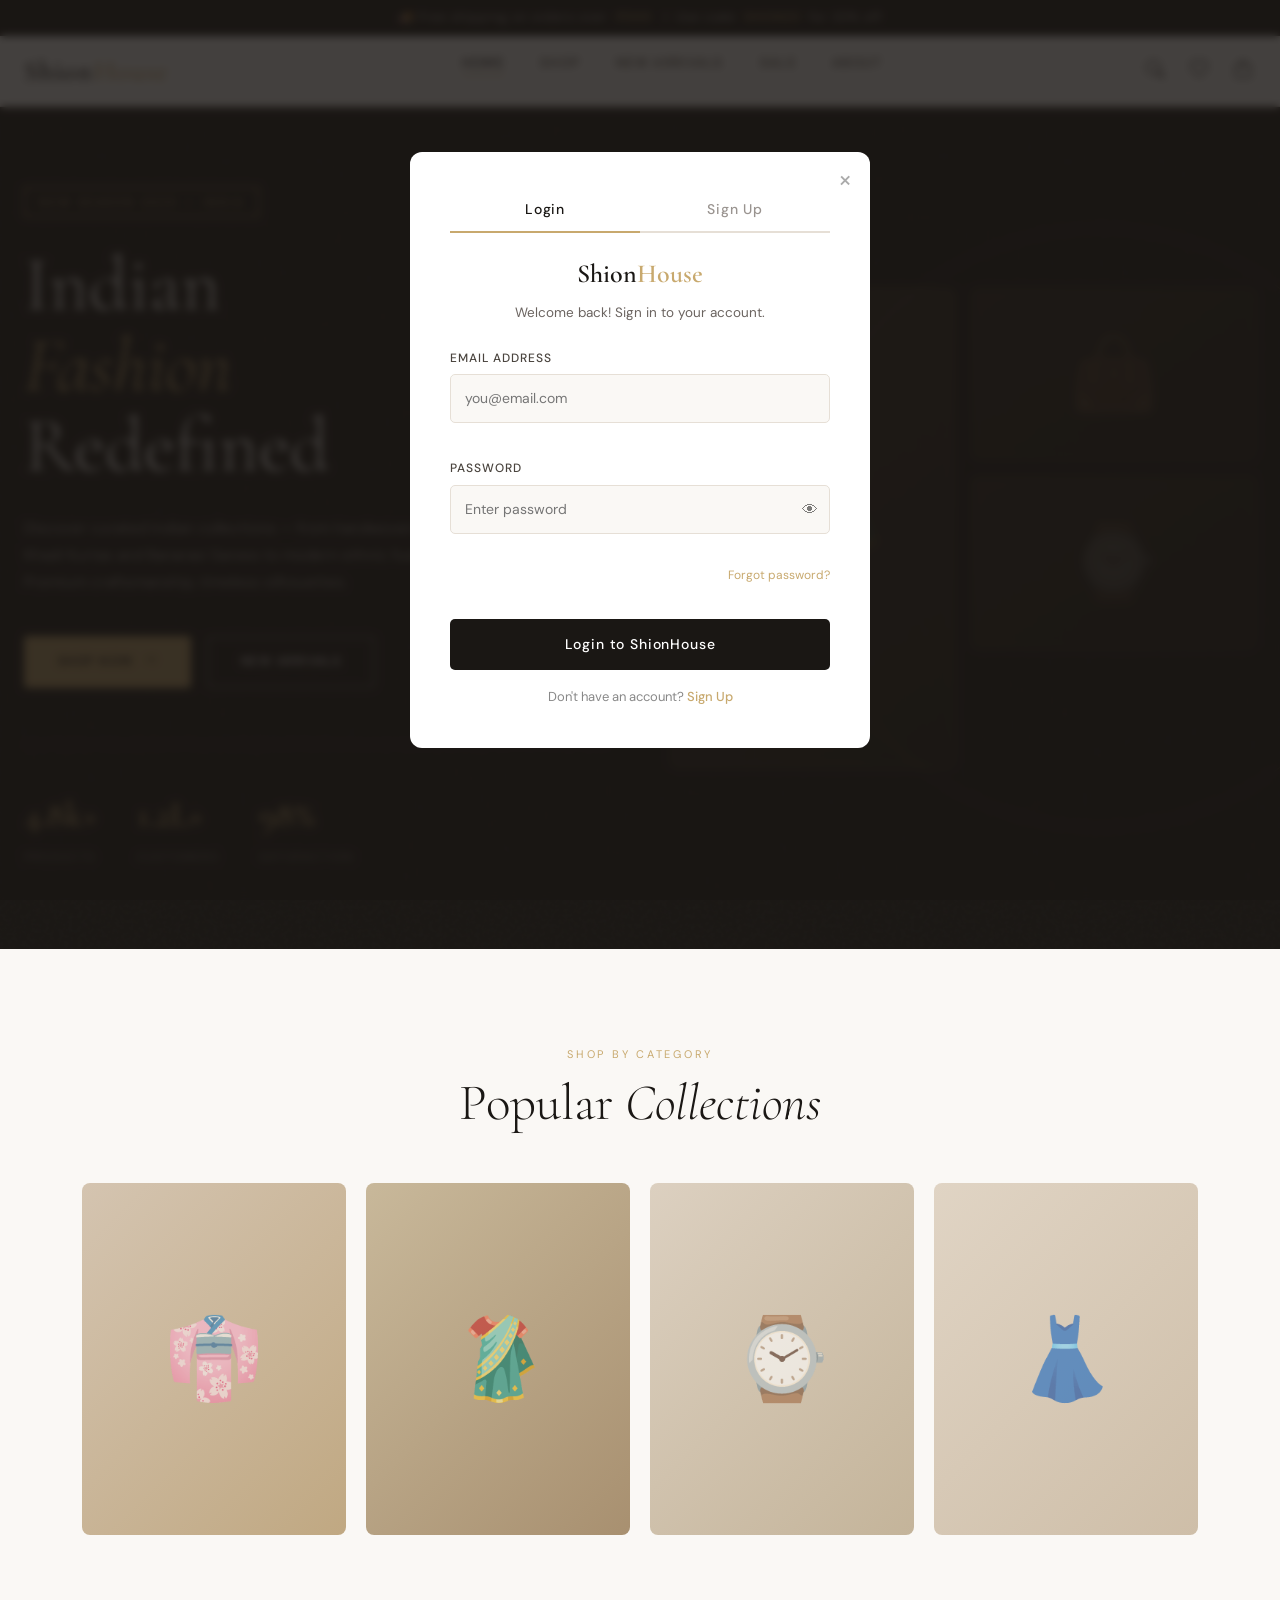
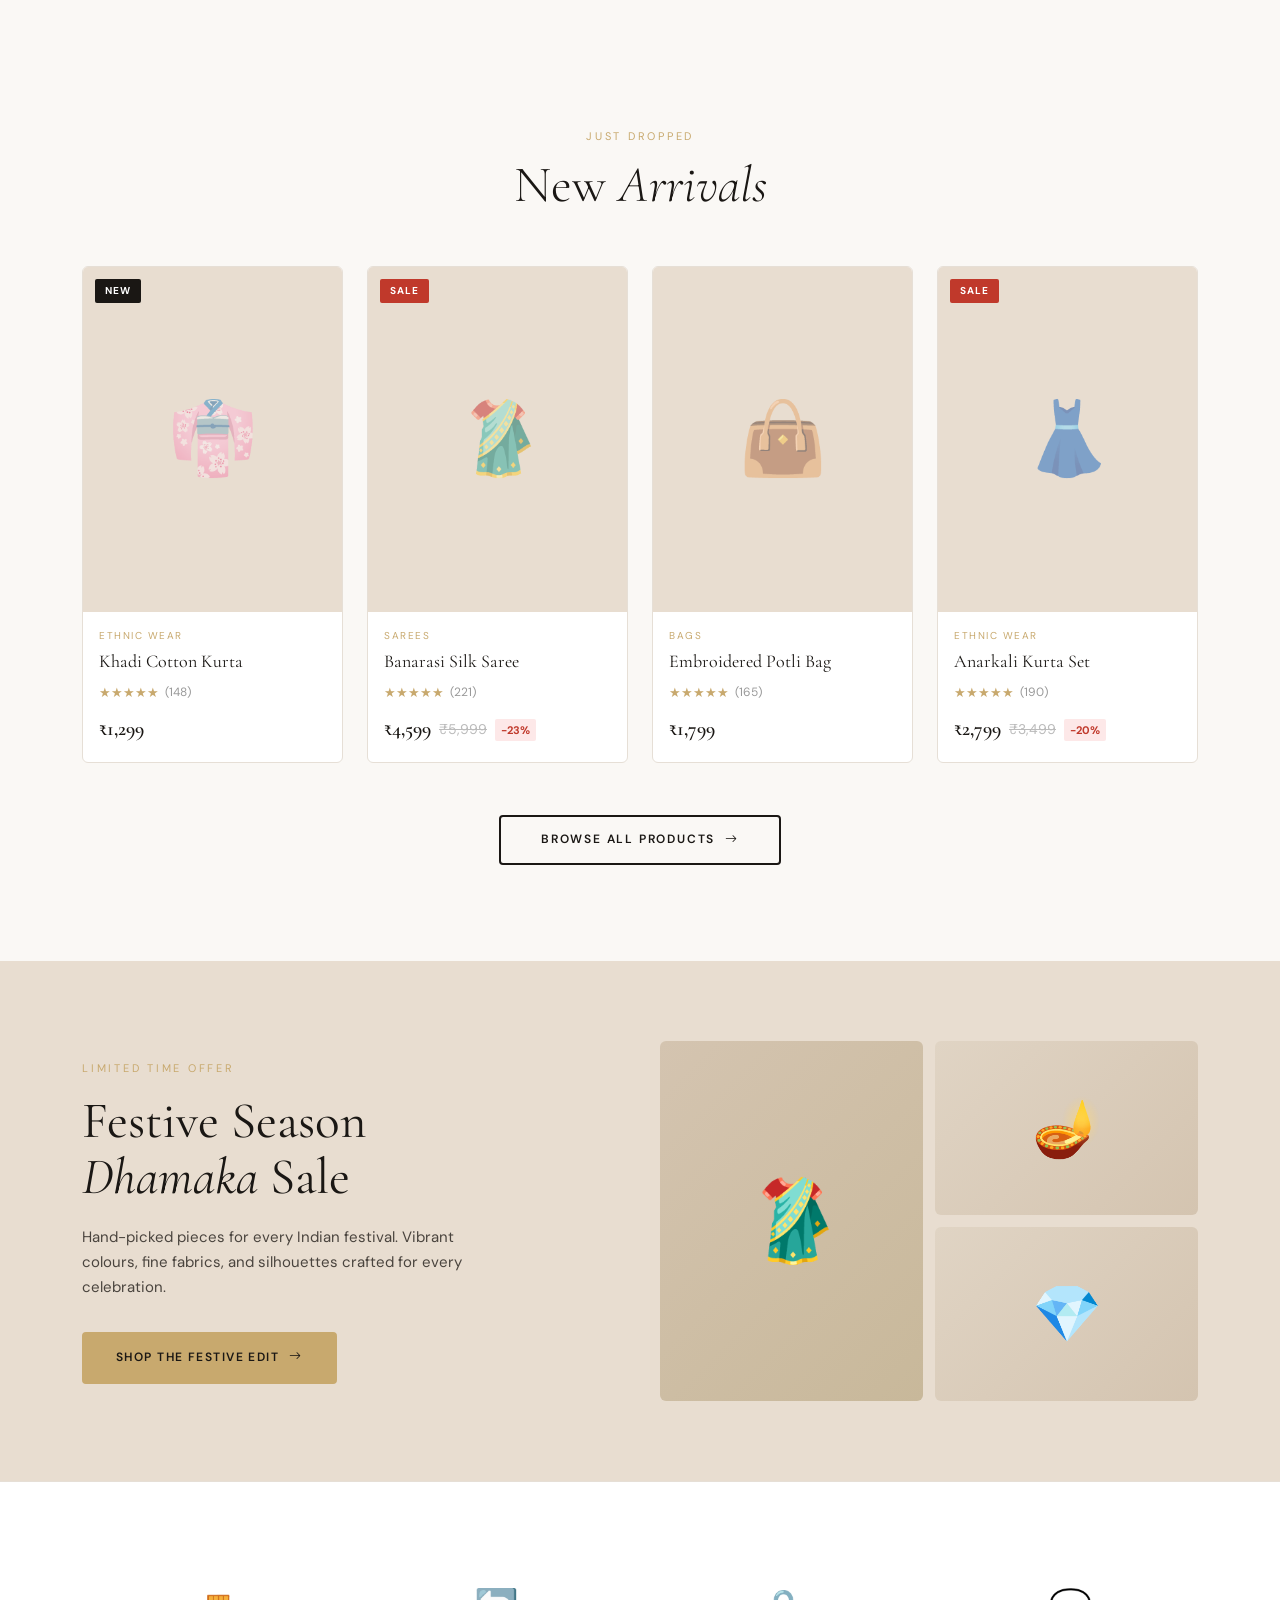
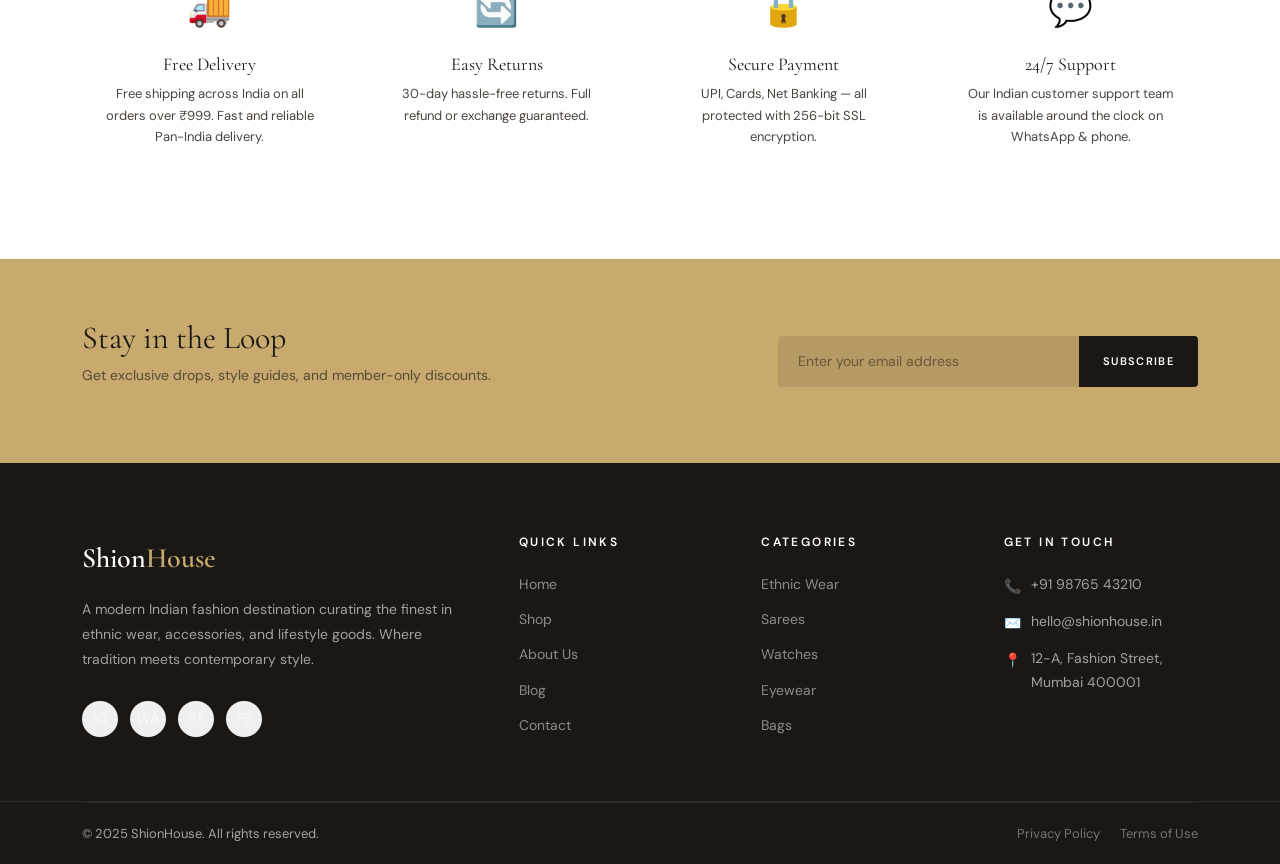
==== commit 87708693: "Initial commit" ====
--- a/index.html
+++ b/index.html
@@ -3,177 +3,134 @@
 <head>
   <meta charset="UTF-8" />
   <meta name="viewport" content="width=device-width, initial-scale=1.0" />
-  <title>ShionHouse — Modern Fashion Store</title>
-  <meta name="description" content="Discover premium fashion at ShionHouse. Shop the latest in clothing, accessories, and more." />
-
-  <!-- Bootstrap 5 -->
+  <title>ShionHouse — Indian Fashion Store</title>
+  <meta name="description" content="Discover premium Indian fashion at ShionHouse. Shop Ethnic Wear, Sarees, Accessories and more." />
   <link href="https://cdn.jsdelivr.net/npm/bootstrap@5.3.3/dist/css/bootstrap.min.css" rel="stylesheet" />
-  <!-- Bootstrap Icons -->
   <link rel="stylesheet" href="https://cdn.jsdelivr.net/npm/bootstrap-icons@1.11.3/font/bootstrap-icons.min.css" />
-  <!-- Google Fonts -->
   <link rel="preconnect" href="https://fonts.googleapis.com" />
   <link rel="preconnect" href="https://fonts.gstatic.com" crossorigin />
   <link href="https://fonts.googleapis.com/css2?family=Cormorant+Garamond:ital,wght@0,300;0,400;0,600;1,300;1,400&family=DM+Sans:wght@300;400;500&display=swap" rel="stylesheet" />
-  <!-- Custom CSS -->
-  <link rel="stylesheet" href="style.css" />
+  <link rel="stylesheet" href="css/style.css" />
 </head>
 <body>
 
-  <!-- ═══════════ TOP BAR ═══════════ -->
+  <!-- TOP BAR -->
   <div class="topbar">
-    🚚 Free shipping on orders over <span>$60</span> &nbsp;|&nbsp; Use code <span>SHION20</span> for 20% off
+    🚚 Free shipping on orders over <span>₹999</span> &nbsp;|&nbsp; Use code <span>SHION20</span> for 20% off
   </div>
 
-  <!-- ═══════════ NAVBAR ═══════════ -->
+  <!-- NAVBAR -->
   <nav class="site-nav" role="navigation" aria-label="Main navigation">
     <div class="nav-inner">
-
-      <!-- Logo -->
       <a href="index.html" class="nav-logo">Shion<span>House</span></a>
-
-      <!-- Desktop Links -->
       <ul class="nav-links">
         <li><a href="index.html" class="active">Home</a></li>
         <li><a href="products.html">Shop</a></li>
         <li><a href="products.html#new">New Arrivals</a></li>
-        <li><a href="products.html#sale">Sale</a></li>
-        <li><a href="#">About</a></li>
+        <li><a href="products.html?cat=sale">Sale</a></li>
+        <li><a href="about.html">About</a></li>
       </ul>
-
-      <!-- Icons -->
       <div class="nav-icons">
-        <button class="nav-icon-btn" id="searchToggle" aria-label="Search">
-          <i class="bi bi-search"></i>
-        </button>
-        <button class="nav-icon-btn" aria-label="Wishlist">
-          <i class="bi bi-heart"></i>
-        </button>
+        <button class="nav-icon-btn" id="searchToggle" aria-label="Search"><i class="bi bi-search"></i></button>
+        <button class="nav-icon-btn" aria-label="Wishlist"><i class="bi bi-heart"></i></button>
         <a href="cart.html" class="nav-icon-btn" aria-label="Cart">
           <i class="bi bi-bag"></i>
           <span class="cart-badge">0</span>
         </a>
       </div>
-
-      <!-- Hamburger -->
       <button class="hamburger" id="hamburger" aria-label="Menu" aria-expanded="false">
         <span></span><span></span><span></span>
       </button>
-
-    </div><!-- /nav-inner -->
-
-    <!-- Mobile Dropdown -->
+    </div>
     <div class="mobile-menu" id="mobileMenu">
       <a href="index.html">Home</a>
       <a href="products.html">Shop</a>
       <a href="products.html#new">New Arrivals</a>
-      <a href="products.html#sale">Sale</a>
-      <a href="#">About</a>
+      <a href="about.html">About</a>
       <a href="cart.html">Cart</a>
     </div>
   </nav>
 
-  <!-- ═══════════ SEARCH OVERLAY ═══════════ -->
-  <div id="searchOverlay" style="display:none; opacity:0; position:fixed; inset:0; z-index:2000; background:rgba(26,23,20,0.85); align-items:flex-start; justify-content:center; padding-top:120px; transition:opacity 0.25s ease;">
-    <div style="width:100%; max-width:600px; padding:0 24px; position:relative;">
-      <input id="searchInput" class="newsletter-input" type="text" placeholder="Search products..." style="width:100%; padding:18px 24px; font-size:18px; border-radius:4px; background:#fff; color:#1a1714; border:none; outline:none; font-family:'DM Sans',sans-serif;" />
-      <button id="searchClose" style="position:absolute; top:50%; right:40px; transform:translateY(-50%); background:none; border:none; color:#666; font-size:24px; cursor:pointer;">&times;</button>
+  <!-- SEARCH OVERLAY -->
+  <div id="searchOverlay" style="display:none;opacity:0;position:fixed;inset:0;z-index:2000;background:rgba(26,23,20,0.88);align-items:flex-start;justify-content:center;padding-top:120px;">
+    <div style="width:100%;max-width:600px;padding:0 24px;position:relative;">
+      <input id="searchInput" type="text" placeholder="Search products..." style="width:100%;padding:18px 24px;font-size:18px;border-radius:4px;background:#fff;color:#1a1714;border:none;outline:none;font-family:'DM Sans',sans-serif;" />
+      <button id="searchClose" style="position:absolute;top:50%;right:40px;transform:translateY(-50%);background:none;border:none;color:#888;font-size:28px;cursor:pointer;line-height:1;">&times;</button>
     </div>
   </div>
 
-  <!-- ═══════════ HERO SECTION ═══════════ -->
+  <!-- HERO -->
   <section class="hero" id="home">
     <div class="hero-content">
-
       <div class="hero-text">
-        <span class="hero-eyebrow">New Season 2025</span>
+        <span class="hero-eyebrow">New Season 2025 — India</span>
         <h1 class="hero-title">
-          Fashion<br>
-          <em>changing</em><br>
-          always
+          Indian<br>
+          <em>Fashion</em><br>
+          Redefined
         </h1>
         <p class="hero-desc">
-          Discover curated collections that define contemporary style. Premium fabrics, timeless silhouettes, and designs that move with you.
+          Discover curated Indian collections — from handwoven Khadi Kurtas and Banarasi Sarees to modern ethnic fusion. Premium craftsmanship, timeless silhouettes.
         </p>
         <div class="hero-actions">
-          <a href="products.html" class="btn-primary">
-            Shop Now <i class="bi bi-arrow-right"></i>
-          </a>
-          <a href="products.html#new" class="btn-ghost">
-            New Arrivals
-          </a>
-        </div>
-
+          <a href="products.html" class="btn-primary">Shop Now <i class="bi bi-arrow-right"></i></a>
+          <a href="products.html#new" class="btn-ghost">New Arrivals</a>
+        </div>
         <div class="hero-stats">
-          <div>
-            <span class="stat-num">4.8k+</span>
-            <span class="stat-label">Products</span>
-          </div>
-          <div>
-            <span class="stat-num">120k</span>
-            <span class="stat-label">Customers</span>
-          </div>
-          <div>
-            <span class="stat-num">98%</span>
-            <span class="stat-label">Satisfaction</span>
-          </div>
-        </div>
-      </div><!-- /hero-text -->
-
+          <div><span class="stat-num">4.8k+</span><span class="stat-label">Products</span></div>
+          <div><span class="stat-num">1.2L+</span><span class="stat-label">Customers</span></div>
+          <div><span class="stat-num">98%</span><span class="stat-label">Satisfaction</span></div>
+        </div>
+      </div>
       <div class="hero-visual">
         <div class="hero-img-tall" style="display:flex;align-items:center;justify-content:center;">
-          <span style="font-size:140px; filter:opacity(0.2);">👗</span>
+          <span style="font-size:140px;filter:opacity(0.2);">🥻</span>
         </div>
         <div class="hero-img-stack">
           <div class="hero-img-sm" style="display:flex;align-items:center;justify-content:center;">
-            <span style="font-size:72px; filter:opacity(0.18);">👜</span>
+            <span style="font-size:72px;filter:opacity(0.18);">👜</span>
           </div>
           <div class="hero-img-sm" style="display:flex;align-items:center;justify-content:center;">
-            <span style="font-size:72px; filter:opacity(0.18);">🕶️</span>
-          </div>
-        </div>
-      </div>
-
-    </div><!-- /hero-content -->
-  </section>
-
-  <!-- ═══════════ CATEGORIES ═══════════ -->
+            <span style="font-size:72px;filter:opacity(0.18);">⌚</span>
+          </div>
+        </div>
+      </div>
+    </div>
+  </section>
+
+  <!-- CATEGORIES -->
   <section class="categories-section">
     <div class="container">
       <div class="section-header" data-animate>
         <span class="section-label">Shop by Category</span>
         <h2 class="section-title">Popular <em>Collections</em></h2>
       </div>
-
       <div class="categories-grid">
-
-        <a href="products.html?cat=glasses" class="category-card cat-1" data-animate>
-          <div class="category-placeholder">🕶️</div>
+        <a href="products.html?category=Ethnic+Wear" class="category-card cat-1" data-animate>
+          <div class="category-placeholder">👘</div>
           <div class="category-overlay">
-            <div class="cat-name">Eyewear</div>
-            <div class="cat-count">42 products</div>
+            <div class="cat-name">Ethnic Wear</div>
+            <div class="cat-count">56 products</div>
             <span class="cat-btn">Shop Now →</span>
           </div>
         </a>
-
-        <a href="products.html?cat=watches" class="category-card cat-2" data-animate>
+        <a href="products.html?category=Sarees" class="category-card cat-2" data-animate>
+          <div class="category-placeholder">🥻</div>
+          <div class="category-overlay">
+            <div class="cat-name">Sarees</div>
+            <div class="cat-count">84 products</div>
+            <span class="cat-btn">Shop Now →</span>
+          </div>
+        </a>
+        <a href="products.html?category=Watches" class="category-card cat-3" data-animate>
           <div class="category-placeholder">⌚</div>
           <div class="category-overlay">
             <div class="cat-name">Watches</div>
-            <div class="cat-count">65 products</div>
-            <span class="cat-btn">Shop Now →</span>
-          </div>
-        </a>
-
-        <a href="products.html?cat=jackets" class="category-card cat-3" data-animate>
-          <div class="category-placeholder">🧥</div>
-          <div class="category-overlay">
-            <div class="cat-name">Jackets</div>
             <div class="cat-count">38 products</div>
             <span class="cat-btn">Shop Now →</span>
           </div>
         </a>
-
-        <a href="products.html?cat=clothing" class="category-card cat-4" data-animate>
+        <a href="products.html?category=Clothing" class="category-card cat-4" data-animate>
           <div class="category-placeholder">👗</div>
           <div class="category-overlay">
             <div class="cat-name">Clothing</div>
@@ -181,340 +138,161 @@
             <span class="cat-btn">Shop Now →</span>
           </div>
         </a>
-
-      </div>
-    </div>
-  </section>
-
-  <!-- ═══════════ NEW ARRIVALS (Bootstrap Cards) ═══════════ -->
+      </div>
+    </div>
+  </section>
+
+  <!-- NEW ARRIVALS -->
   <section class="products-section" id="new">
     <div class="container">
       <div class="section-header" data-animate>
         <span class="section-label">Just Dropped</span>
         <h2 class="section-title">New <em>Arrivals</em></h2>
       </div>
-
-      <!-- Bootstrap row + cards grid -->
-      <div class="row g-4 products-grid">
-
-        <!-- Card 1 -->
+      <div class="row g-4">
+
         <div class="col-lg-3 col-md-4 col-sm-6" data-animate>
-          <div class="card product-card h-100"
-               data-product-id="p001"
-               data-product-name="Oversized Linen Blazer"
-               data-product-price="89.00"
-               data-product-category="Jackets"
-               data-product-emoji="🧥">
+          <div class="card product-card h-100" data-product-id="p001" data-product-name="Khadi Cotton Kurta" data-product-price="1299" data-product-category="Ethnic Wear" data-product-emoji="👘">
             <div class="product-card-img">
-              <div class="product-placeholder">🧥</div>
+              <div class="product-placeholder">👘</div>
               <span class="product-badge badge-new">New</span>
               <div class="product-actions">
-                <button class="action-btn" data-action="wishlist" aria-label="Wishlist" title="Add to Wishlist">♡</button>
-                <button class="action-btn" aria-label="Quick View" title="Quick View">⊕</button>
+                <button class="action-btn" data-action="wishlist" title="Wishlist">♡</button>
+                <button class="action-btn" title="Quick View">⊕</button>
               </div>
               <div class="add-to-cart-overlay" data-action="add-to-cart">Add to Cart</div>
             </div>
             <div class="product-card-body card-body">
-              <div class="product-category">Jackets</div>
-              <h5 class="product-name card-title">Oversized Linen Blazer</h5>
-              <div class="product-rating">
-                <span class="stars">★★★★★</span>
-                <span class="rating-count">(48)</span>
-              </div>
-              <div class="product-price">
-                <span class="price-current">$89.00</span>
-              </div>
-            </div>
-          </div>
-        </div>
-
-        <!-- Card 2 -->
+              <div class="product-category">Ethnic Wear</div>
+              <h5 class="product-name card-title">Khadi Cotton Kurta</h5>
+              <div class="product-rating"><span class="stars">★★★★★</span><span class="rating-count">(148)</span></div>
+              <div class="product-price"><span class="price-current">₹1,299</span></div>
+            </div>
+          </div>
+        </div>
+
         <div class="col-lg-3 col-md-4 col-sm-6" data-animate>
-          <div class="card product-card h-100"
-               data-product-id="p002"
-               data-product-name="Silk Slip Dress"
-               data-product-price="64.00"
-               data-product-category="Clothing"
-               data-product-emoji="👗">
+          <div class="card product-card h-100" data-product-id="p002" data-product-name="Banarasi Silk Saree" data-product-price="4599" data-product-category="Sarees" data-product-emoji="🥻">
             <div class="product-card-img">
-              <div class="product-placeholder">👗</div>
-              <span class="product-badge badge-hot">Hot</span>
-              <div class="product-actions">
-                <button class="action-btn" data-action="wishlist" aria-label="Wishlist">♡</button>
-                <button class="action-btn" aria-label="Quick View">⊕</button>
-              </div>
-              <div class="add-to-cart-overlay" data-action="add-to-cart">Add to Cart</div>
-            </div>
-            <div class="product-card-body card-body">
-              <div class="product-category">Clothing</div>
-              <h5 class="product-name card-title">Silk Slip Dress</h5>
-              <div class="product-rating">
-                <span class="stars">★★★★☆</span>
-                <span class="rating-count">(91)</span>
-              </div>
-              <div class="product-price">
-                <span class="price-current">$64.00</span>
-                <span class="price-old">$80.00</span>
-                <span class="price-discount">−20%</span>
-              </div>
-            </div>
-          </div>
-        </div>
-
-        <!-- Card 3 -->
-        <div class="col-lg-3 col-md-4 col-sm-6" data-animate>
-          <div class="card product-card h-100"
-               data-product-id="p003"
-               data-product-name="Minimalist Watch"
-               data-product-price="149.00"
-               data-product-category="Watches"
-               data-product-emoji="⌚">
-            <div class="product-card-img">
-              <div class="product-placeholder">⌚</div>
-              <span class="product-badge badge-new">New</span>
-              <div class="product-actions">
-                <button class="action-btn" data-action="wishlist" aria-label="Wishlist">♡</button>
-                <button class="action-btn" aria-label="Quick View">⊕</button>
-              </div>
-              <div class="add-to-cart-overlay" data-action="add-to-cart">Add to Cart</div>
-            </div>
-            <div class="product-card-body card-body">
-              <div class="product-category">Watches</div>
-              <h5 class="product-name card-title">Minimalist Watch</h5>
-              <div class="product-rating">
-                <span class="stars">★★★★★</span>
-                <span class="rating-count">(203)</span>
-              </div>
-              <div class="product-price">
-                <span class="price-current">$149.00</span>
-              </div>
-            </div>
-          </div>
-        </div>
-
-        <!-- Card 4 -->
-        <div class="col-lg-3 col-md-4 col-sm-6" data-animate>
-          <div class="card product-card h-100"
-               data-product-id="p004"
-               data-product-name="Retro Sunglasses"
-               data-product-price="38.00"
-               data-product-category="Eyewear"
-               data-product-emoji="🕶️">
-            <div class="product-card-img">
-              <div class="product-placeholder">🕶️</div>
+              <div class="product-placeholder">🥻</div>
               <span class="product-badge badge-sale">Sale</span>
               <div class="product-actions">
-                <button class="action-btn" data-action="wishlist" aria-label="Wishlist">♡</button>
-                <button class="action-btn" aria-label="Quick View">⊕</button>
+                <button class="action-btn" data-action="wishlist" title="Wishlist">♡</button>
+                <button class="action-btn" title="Quick View">⊕</button>
               </div>
               <div class="add-to-cart-overlay" data-action="add-to-cart">Add to Cart</div>
             </div>
             <div class="product-card-body card-body">
-              <div class="product-category">Eyewear</div>
-              <h5 class="product-name card-title">Retro Sunglasses</h5>
-              <div class="product-rating">
-                <span class="stars">★★★★☆</span>
-                <span class="rating-count">(67)</span>
-              </div>
+              <div class="product-category">Sarees</div>
+              <h5 class="product-name card-title">Banarasi Silk Saree</h5>
+              <div class="product-rating"><span class="stars">★★★★★</span><span class="rating-count">(221)</span></div>
               <div class="product-price">
-                <span class="price-current">$38.00</span>
-                <span class="price-old">$55.00</span>
-                <span class="price-discount">−31%</span>
-              </div>
-            </div>
-          </div>
-        </div>
-
-        <!-- Card 5 -->
+                <span class="price-current">₹4,599</span>
+                <span class="price-old">₹5,999</span>
+                <span class="price-discount">−23%</span>
+              </div>
+            </div>
+          </div>
+        </div>
+
         <div class="col-lg-3 col-md-4 col-sm-6" data-animate>
-          <div class="card product-card h-100"
-               data-product-id="p005"
-               data-product-name="Leather Tote Bag"
-               data-product-price="112.00"
-               data-product-category="Bags"
-               data-product-emoji="👜">
+          <div class="card product-card h-100" data-product-id="p006" data-product-name="Embroidered Potli Bag" data-product-price="1799" data-product-category="Bags" data-product-emoji="👜">
             <div class="product-card-img">
               <div class="product-placeholder">👜</div>
               <div class="product-actions">
-                <button class="action-btn" data-action="wishlist" aria-label="Wishlist">♡</button>
-                <button class="action-btn" aria-label="Quick View">⊕</button>
+                <button class="action-btn" data-action="wishlist" title="Wishlist">♡</button>
+                <button class="action-btn" title="Quick View">⊕</button>
               </div>
               <div class="add-to-cart-overlay" data-action="add-to-cart">Add to Cart</div>
             </div>
             <div class="product-card-body card-body">
               <div class="product-category">Bags</div>
-              <h5 class="product-name card-title">Leather Tote Bag</h5>
-              <div class="product-rating">
-                <span class="stars">★★★★★</span>
-                <span class="rating-count">(155)</span>
-              </div>
-              <div class="product-price">
-                <span class="price-current">$112.00</span>
-              </div>
-            </div>
-          </div>
-        </div>
-
-        <!-- Card 6 -->
+              <h5 class="product-name card-title">Embroidered Potli Bag</h5>
+              <div class="product-rating"><span class="stars">★★★★★</span><span class="rating-count">(165)</span></div>
+              <div class="product-price"><span class="price-current">₹1,799</span></div>
+            </div>
+          </div>
+        </div>
+
         <div class="col-lg-3 col-md-4 col-sm-6" data-animate>
-          <div class="card product-card h-100"
-               data-product-id="p006"
-               data-product-name="Knitted Jumper"
-               data-product-price="72.00"
-               data-product-category="Clothing"
-               data-product-emoji="🧶">
+          <div class="card product-card h-100" data-product-id="p010" data-product-name="Anarkali Kurta Set" data-product-price="2799" data-product-category="Ethnic Wear" data-product-emoji="👗">
             <div class="product-card-img">
-              <div class="product-placeholder">🧶</div>
-              <span class="product-badge badge-hot">Hot</span>
-              <div class="product-actions">
-                <button class="action-btn" data-action="wishlist" aria-label="Wishlist">♡</button>
-                <button class="action-btn" aria-label="Quick View">⊕</button>
-              </div>
-              <div class="add-to-cart-overlay" data-action="add-to-cart">Add to Cart</div>
-            </div>
-            <div class="product-card-body card-body">
-              <div class="product-category">Clothing</div>
-              <h5 class="product-name card-title">Knitted Jumper</h5>
-              <div class="product-rating">
-                <span class="stars">★★★★☆</span>
-                <span class="rating-count">(29)</span>
-              </div>
-              <div class="product-price">
-                <span class="price-current">$72.00</span>
-              </div>
-            </div>
-          </div>
-        </div>
-
-        <!-- Card 7 -->
-        <div class="col-lg-3 col-md-4 col-sm-6" data-animate>
-          <div class="card product-card h-100"
-               data-product-id="p007"
-               data-product-name="Lace-Up Ankle Boot"
-               data-product-price="96.00"
-               data-product-category="Footwear"
-               data-product-emoji="👢">
-            <div class="product-card-img">
-              <div class="product-placeholder">👢</div>
-              <span class="product-badge badge-new">New</span>
-              <div class="product-actions">
-                <button class="action-btn" data-action="wishlist" aria-label="Wishlist">♡</button>
-                <button class="action-btn" aria-label="Quick View">⊕</button>
-              </div>
-              <div class="add-to-cart-overlay" data-action="add-to-cart">Add to Cart</div>
-            </div>
-            <div class="product-card-body card-body">
-              <div class="product-category">Footwear</div>
-              <h5 class="product-name card-title">Lace-Up Ankle Boot</h5>
-              <div class="product-rating">
-                <span class="stars">★★★★★</span>
-                <span class="rating-count">(77)</span>
-              </div>
-              <div class="product-price">
-                <span class="price-current">$96.00</span>
-              </div>
-            </div>
-          </div>
-        </div>
-
-        <!-- Card 8 -->
-        <div class="col-lg-3 col-md-4 col-sm-6" data-animate>
-          <div class="card product-card h-100"
-               data-product-id="p008"
-               data-product-name="Wide-Leg Trousers"
-               data-product-price="58.00"
-               data-product-category="Clothing"
-               data-product-emoji="👖">
-            <div class="product-card-img">
-              <div class="product-placeholder">👖</div>
+              <div class="product-placeholder">👗</div>
               <span class="product-badge badge-sale">Sale</span>
               <div class="product-actions">
-                <button class="action-btn" data-action="wishlist" aria-label="Wishlist">♡</button>
-                <button class="action-btn" aria-label="Quick View">⊕</button>
+                <button class="action-btn" data-action="wishlist" title="Wishlist">♡</button>
+                <button class="action-btn" title="Quick View">⊕</button>
               </div>
               <div class="add-to-cart-overlay" data-action="add-to-cart">Add to Cart</div>
             </div>
             <div class="product-card-body card-body">
-              <div class="product-category">Clothing</div>
-              <h5 class="product-name card-title">Wide-Leg Trousers</h5>
-              <div class="product-rating">
-                <span class="stars">★★★★☆</span>
-                <span class="rating-count">(43)</span>
-              </div>
+              <div class="product-category">Ethnic Wear</div>
+              <h5 class="product-name card-title">Anarkali Kurta Set</h5>
+              <div class="product-rating"><span class="stars">★★★★★</span><span class="rating-count">(190)</span></div>
               <div class="product-price">
-                <span class="price-current">$58.00</span>
-                <span class="price-old">$75.00</span>
-                <span class="price-discount">−23%</span>
-              </div>
-            </div>
-          </div>
-        </div>
-
-      </div><!-- /row -->
-
-      <!-- Browse All CTA -->
+                <span class="price-current">₹2,799</span>
+                <span class="price-old">₹3,499</span>
+                <span class="price-discount">−20%</span>
+              </div>
+            </div>
+          </div>
+        </div>
+
+      </div>
       <div class="browse-all-wrap" data-animate>
-        <a href="products.html" class="btn-outline-dark-custom">
-          Browse All Products <i class="bi bi-arrow-right"></i>
-        </a>
-      </div>
-
-    </div><!-- /container -->
-  </section>
-
-  <!-- ═══════════ PROMO BANNER ═══════════ -->
+        <a href="products.html" class="btn-outline-dark-custom">Browse All Products <i class="bi bi-arrow-right"></i></a>
+      </div>
+    </div>
+  </section>
+
+  <!-- PROMO BANNER -->
   <section class="promo-banner">
     <div class="container">
       <div class="promo-inner">
         <div data-animate>
           <span class="promo-label">Limited Time Offer</span>
-          <h2 class="promo-title">
-            Our First-Ever<br>
-            <em>Summer</em> Edit
-          </h2>
-          <p class="promo-desc">Hand-picked pieces for the season. Light fabrics, warm tones, and silhouettes made for long days outdoors.</p>
-          <a href="products.html#sale" class="btn-primary">
-            Shop the Edit <i class="bi bi-arrow-right"></i>
-          </a>
+          <h2 class="promo-title">Festive Season<br><em>Dhamaka</em> Sale</h2>
+          <p class="promo-desc">Hand-picked pieces for every Indian festival. Vibrant colours, fine fabrics, and silhouettes crafted for every celebration.</p>
+          <a href="products.html" class="btn-primary">Shop the Festive Edit <i class="bi bi-arrow-right"></i></a>
         </div>
         <div class="promo-visual" data-animate>
-          <div class="promo-img" style="font-size:80px;">👒</div>
-          <div class="promo-img" style="font-size:56px;">🌸</div>
-          <div class="promo-img" style="font-size:56px;">👡</div>
-        </div>
-      </div>
-    </div>
-  </section>
-
-  <!-- ═══════════ SERVICES ═══════════ -->
+          <div class="promo-img" style="font-size:80px;">🥻</div>
+          <div class="promo-img" style="font-size:56px;">🪔</div>
+          <div class="promo-img" style="font-size:56px;">💎</div>
+        </div>
+      </div>
+    </div>
+  </section>
+
+  <!-- SERVICES -->
   <section class="services-section">
     <div class="container">
       <div class="services-grid">
         <div class="service-item" data-animate>
           <span class="service-icon">🚚</span>
           <h5 class="service-title">Free Delivery</h5>
-          <p class="service-desc">Free shipping on all orders over $60. Fast and reliable nationwide.</p>
+          <p class="service-desc">Free shipping across India on all orders over ₹999. Fast and reliable Pan-India delivery.</p>
         </div>
         <div class="service-item" data-animate>
           <span class="service-icon">🔄</span>
           <h5 class="service-title">Easy Returns</h5>
-          <p class="service-desc">30-day hassle-free returns. No questions asked, full refund guaranteed.</p>
+          <p class="service-desc">30-day hassle-free returns. Full refund or exchange guaranteed.</p>
         </div>
         <div class="service-item" data-animate>
           <span class="service-icon">🔒</span>
           <h5 class="service-title">Secure Payment</h5>
-          <p class="service-desc">Your transactions are protected with 256-bit SSL encryption.</p>
+          <p class="service-desc">UPI, Cards, Net Banking — all protected with 256-bit SSL encryption.</p>
         </div>
         <div class="service-item" data-animate>
           <span class="service-icon">💬</span>
           <h5 class="service-title">24/7 Support</h5>
-          <p class="service-desc">Our customer team is available around the clock to help you out.</p>
-        </div>
-      </div>
-    </div>
-  </section>
-
-  <!-- ═══════════ NEWSLETTER ═══════════ -->
+          <p class="service-desc">Our Indian customer support team is available around the clock on WhatsApp & phone.</p>
+        </div>
+      </div>
+    </div>
+  </section>
+
+  <!-- NEWSLETTER -->
   <section class="newsletter-section">
     <div class="container">
       <div class="newsletter-inner">
@@ -530,89 +308,64 @@
     </div>
   </section>
 
-  <!-- ═══════════ FOOTER ═══════════ -->
+  <!-- FOOTER -->
   <footer class="site-footer">
     <div class="container">
       <div class="footer-grid">
-
-        <!-- Brand -->
         <div>
           <span class="footer-logo">Shion<span>House</span></span>
-          <p class="footer-about">
-            A modern fashion destination curating the finest in contemporary clothing, accessories, and lifestyle goods. Style that speaks before you do.
-          </p>
+          <p class="footer-about">A modern Indian fashion destination curating the finest in ethnic wear, accessories, and lifestyle goods. Where tradition meets contemporary style.</p>
           <div class="footer-social">
-            <button class="social-btn" aria-label="Instagram">IG</button>
-            <button class="social-btn" aria-label="Twitter">TW</button>
-            <button class="social-btn" aria-label="Pinterest">PT</button>
-            <button class="social-btn" aria-label="Facebook">FB</button>
-          </div>
-        </div>
-
-        <!-- Quick Links -->
+            <button class="social-btn">IG</button>
+            <button class="social-btn">WA</button>
+            <button class="social-btn">PT</button>
+            <button class="social-btn">FB</button>
+          </div>
+        </div>
         <div>
           <h6 class="footer-heading">Quick Links</h6>
-          <nav class="footer-links" aria-label="Footer navigation">
+          <nav class="footer-links">
             <a href="index.html">Home</a>
             <a href="products.html">Shop</a>
-            <a href="#">About Us</a>
+            <a href="about.html">About Us</a>
             <a href="#">Blog</a>
             <a href="#">Contact</a>
           </nav>
         </div>
-
-        <!-- Shop Categories -->
         <div>
           <h6 class="footer-heading">Categories</h6>
           <nav class="footer-links">
-            <a href="products.html?cat=clothing">Clothing</a>
-            <a href="products.html?cat=jackets">Jackets</a>
-            <a href="products.html?cat=watches">Watches</a>
-            <a href="products.html?cat=glasses">Eyewear</a>
-            <a href="products.html?cat=bags">Bags</a>
+            <a href="products.html?category=Ethnic+Wear">Ethnic Wear</a>
+            <a href="products.html?category=Sarees">Sarees</a>
+            <a href="products.html?category=Watches">Watches</a>
+            <a href="products.html?category=Eyewear">Eyewear</a>
+            <a href="products.html?category=Bags">Bags</a>
           </nav>
         </div>
-
-        <!-- Contact -->
         <div>
           <h6 class="footer-heading">Get in Touch</h6>
           <div class="footer-contact">
-            <div class="footer-contact-item">
-              <span class="contact-icon">📞</span>
-              <span>(89) 982-278 356</span>
-            </div>
-            <div class="footer-contact-item">
-              <span class="contact-icon">✉️</span>
-              <span>hello@shionhouse.com</span>
-            </div>
-            <div class="footer-contact-item">
-              <span class="contact-icon">📍</span>
-              <span>67/A, Fashion District, NYC</span>
-            </div>
-          </div>
-        </div>
-
-      </div><!-- /footer-grid -->
-    </div>
-
-    <!-- Bottom bar -->
+            <div class="footer-contact-item"><span class="contact-icon">📞</span><span>+91 98765 43210</span></div>
+            <div class="footer-contact-item"><span class="contact-icon">✉️</span><span>hello@shionhouse.in</span></div>
+            <div class="footer-contact-item"><span class="contact-icon">📍</span><span>12-A, Fashion Street, Mumbai 400001</span></div>
+          </div>
+        </div>
+      </div>
+    </div>
     <div style="border-top:1px solid rgba(255,255,255,0.08);">
       <div class="container">
         <div class="footer-bottom">
           <span>© 2025 ShionHouse. All rights reserved.</span>
-          <div style="display:flex; gap:20px;">
-            <a href="#" style="font-size:13px; color:rgba(255,255,255,0.4);">Privacy Policy</a>
-            <a href="#" style="font-size:13px; color:rgba(255,255,255,0.4);">Terms of Use</a>
+          <div style="display:flex;gap:20px;">
+            <a href="#" style="font-size:13px;color:rgba(255,255,255,0.4);">Privacy Policy</a>
+            <a href="#" style="font-size:13px;color:rgba(255,255,255,0.4);">Terms of Use</a>
           </div>
         </div>
       </div>
     </div>
   </footer>
 
-  <!-- Bootstrap JS -->
   <script src="https://cdn.jsdelivr.net/npm/bootstrap@5.3.3/dist/js/bootstrap.bundle.min.js"></script>
-  <!-- Custom JS -->
-  <script src="script.js"></script>
-
+  <script src="js/script.js"></script>
 </body>
-</html>
+</html>
--- a/css/style.css
+++ b/css/style.css
@@ -0,0 +1,1297 @@
+/* ============================================================
+   SHION HOUSE — ECOMMERCE STORE  |  style.css
+   ============================================================ */
+
+@import url('https://fonts.googleapis.com/css2?family=Cormorant+Garamond:ital,wght@0,300;0,400;0,600;1,300;1,400&family=DM+Sans:wght@300;400;500&display=swap');
+
+/* ---------- CSS Variables ---------- */
+:root {
+  --clr-bg:        #faf8f5;
+  --clr-dark:      #1a1714;
+  --clr-mid:       #4a443e;
+  --clr-accent:    #c8a96e;
+  --clr-accent2:   #e8ddd0;
+  --clr-white:     #ffffff;
+  --clr-border:    #e6dfd6;
+  --clr-card-bg:   #ffffff;
+
+  --ff-display:    'Cormorant Garamond', serif;
+  --ff-body:       'DM Sans', sans-serif;
+
+  --radius:        4px;
+  --shadow-sm:     0 2px 12px rgba(26,23,20,0.07);
+  --shadow-md:     0 8px 32px rgba(26,23,20,0.12);
+  --transition:    0.28s ease;
+}
+
+/* ---------- Reset & Base ---------- */
+*, *::before, *::after { box-sizing: border-box; margin: 0; padding: 0; }
+html { scroll-behavior: smooth; }
+body {
+  font-family: var(--ff-body);
+  background: var(--clr-bg);
+  color: var(--clr-dark);
+  font-size: 15px;
+  line-height: 1.65;
+}
+img { max-width: 100%; display: block; }
+a { text-decoration: none; color: inherit; }
+ul { list-style: none; }
+
+/* ---------- Scrollbar ---------- */
+::-webkit-scrollbar { width: 6px; }
+::-webkit-scrollbar-track { background: var(--clr-bg); }
+::-webkit-scrollbar-thumb { background: var(--clr-accent); border-radius: 3px; }
+
+/* ============================================================
+   TOPBAR
+   ============================================================ */
+.topbar {
+  background: var(--clr-dark);
+  color: rgba(255,255,255,0.7);
+  font-size: 12px;
+  letter-spacing: 0.08em;
+  text-align: center;
+  padding: 8px 16px;
+}
+.topbar span { color: var(--clr-accent); margin: 0 4px; }
+
+/* ============================================================
+   NAVBAR
+   ============================================================ */
+.site-nav {
+  background: var(--clr-white);
+  border-bottom: 1px solid var(--clr-border);
+  position: sticky;
+  top: 0;
+  z-index: 1000;
+  box-shadow: var(--shadow-sm);
+}
+
+.nav-inner {
+  max-width: 1280px;
+  margin: 0 auto;
+  padding: 0 24px;
+  display: flex;
+  align-items: center;
+  justify-content: space-between;
+  height: 70px;
+}
+
+.nav-logo {
+  font-family: var(--ff-display);
+  font-size: 28px;
+  font-weight: 600;
+  letter-spacing: 0.04em;
+  color: var(--clr-dark);
+}
+.nav-logo span { color: var(--clr-accent); }
+
+.nav-links {
+  display: flex;
+  gap: 36px;
+  align-items: center;
+}
+.nav-links a {
+  font-size: 13px;
+  font-weight: 500;
+  letter-spacing: 0.1em;
+  text-transform: uppercase;
+  color: var(--clr-mid);
+  position: relative;
+  padding-bottom: 2px;
+  transition: color var(--transition);
+}
+.nav-links a::after {
+  content: '';
+  position: absolute;
+  bottom: -2px; left: 0;
+  width: 0; height: 1px;
+  background: var(--clr-accent);
+  transition: width var(--transition);
+}
+.nav-links a:hover,
+.nav-links a.active { color: var(--clr-dark); }
+.nav-links a:hover::after,
+.nav-links a.active::after { width: 100%; }
+
+.nav-icons {
+  display: flex;
+  gap: 18px;
+  align-items: center;
+}
+.nav-icon-btn {
+  background: none;
+  border: none;
+  cursor: pointer;
+  position: relative;
+  color: var(--clr-dark);
+  font-size: 18px;
+  transition: color var(--transition);
+  padding: 4px;
+}
+.nav-icon-btn:hover { color: var(--clr-accent); }
+.cart-badge {
+  position: absolute;
+  top: -6px; right: -8px;
+  background: var(--clr-accent);
+  color: var(--clr-white);
+  font-size: 10px;
+  font-weight: 700;
+  width: 18px; height: 18px;
+  border-radius: 50%;
+  display: flex;
+  align-items: center;
+  justify-content: center;
+  line-height: 1;
+}
+
+.hamburger {
+  display: none;
+  flex-direction: column;
+  gap: 5px;
+  cursor: pointer;
+  background: none;
+  border: none;
+  padding: 4px;
+}
+.hamburger span {
+  display: block;
+  width: 24px; height: 2px;
+  background: var(--clr-dark);
+  transition: var(--transition);
+}
+.hamburger.active span:nth-child(1) { transform: translateY(7px) rotate(45deg); }
+.hamburger.active span:nth-child(2) { opacity: 0; }
+.hamburger.active span:nth-child(3) { transform: translateY(-7px) rotate(-45deg); }
+
+.mobile-menu {
+  display: none;
+  background: var(--clr-white);
+  border-top: 1px solid var(--clr-border);
+  padding: 16px 24px 24px;
+}
+.mobile-menu.open { display: block; }
+.mobile-menu a {
+  display: block;
+  padding: 10px 0;
+  font-size: 14px;
+  font-weight: 500;
+  letter-spacing: 0.08em;
+  text-transform: uppercase;
+  color: var(--clr-mid);
+  border-bottom: 1px solid var(--clr-border);
+  transition: color var(--transition);
+}
+.mobile-menu a:last-child { border-bottom: none; }
+.mobile-menu a:hover { color: var(--clr-accent); }
+
+/* ============================================================
+   HERO SECTION
+   ============================================================ */
+.hero {
+  background: var(--clr-dark);
+  min-height: 88vh;
+  display: flex;
+  align-items: center;
+  position: relative;
+  overflow: hidden;
+}
+
+.hero::before {
+  content: '';
+  position: absolute;
+  inset: 0;
+  background-image: url("data:image/svg+xml,%3Csvg viewBox='0 0 200 200' xmlns='http://www.w3.org/2000/svg'%3E%3Cfilter id='n'%3E%3CfeTurbulence type='fractalNoise' baseFrequency='0.9' numOctaves='4' stitchTiles='stitch'/%3E%3C/filter%3E%3Crect width='100%25' height='100%25' filter='url(%23n)' opacity='0.04'/%3E%3C/svg%3E");
+  opacity: 0.4;
+  pointer-events: none;
+}
+
+.hero::after {
+  content: '';
+  position: absolute;
+  right: -120px; top: 50%;
+  transform: translateY(-50%);
+  width: 600px; height: 600px;
+  border-radius: 50%;
+  border: 1px solid rgba(200,169,110,0.18);
+}
+
+.hero-content {
+  max-width: 1280px;
+  margin: 0 auto;
+  padding: 80px 24px;
+  display: grid;
+  grid-template-columns: 1fr 1fr;
+  gap: 60px;
+  align-items: center;
+  width: 100%;
+  position: relative;
+  z-index: 1;
+}
+
+.hero-text { animation: fadeUp 0.9s ease both; }
+.hero-eyebrow {
+  display: inline-block;
+  font-size: 11px;
+  letter-spacing: 0.25em;
+  text-transform: uppercase;
+  color: var(--clr-accent);
+  border: 1px solid var(--clr-accent);
+  padding: 5px 14px;
+  margin-bottom: 28px;
+}
+
+.hero-title {
+  font-family: var(--ff-display);
+  font-size: clamp(48px, 6vw, 88px);
+  font-weight: 300;
+  line-height: 1.05;
+  color: var(--clr-white);
+  margin-bottom: 28px;
+}
+.hero-title em { font-style: italic; color: var(--clr-accent); }
+
+.hero-desc {
+  color: rgba(255,255,255,0.55);
+  font-size: 15px;
+  max-width: 420px;
+  margin-bottom: 40px;
+  line-height: 1.8;
+}
+
+.hero-actions { display: flex; gap: 16px; flex-wrap: wrap; align-items: center; }
+
+.btn-primary {
+  display: inline-flex;
+  align-items: center;
+  gap: 10px;
+  background: var(--clr-accent);
+  color: var(--clr-dark);
+  font-size: 12px;
+  font-weight: 600;
+  letter-spacing: 0.12em;
+  text-transform: uppercase;
+  padding: 14px 32px;
+  border-radius: var(--radius);
+  border: 2px solid var(--clr-accent);
+  cursor: pointer;
+  transition: var(--transition);
+}
+.btn-primary:hover {
+  background: transparent;
+  color: var(--clr-accent);
+}
+
+.btn-ghost {
+  display: inline-flex;
+  align-items: center;
+  gap: 10px;
+  background: transparent;
+  color: var(--clr-white);
+  font-size: 12px;
+  font-weight: 500;
+  letter-spacing: 0.12em;
+  text-transform: uppercase;
+  padding: 14px 32px;
+  border-radius: var(--radius);
+  border: 2px solid rgba(255,255,255,0.25);
+  cursor: pointer;
+  transition: var(--transition);
+}
+.btn-ghost:hover { border-color: var(--clr-white); }
+
+.hero-stats {
+  display: flex;
+  gap: 40px;
+  margin-top: 56px;
+  padding-top: 40px;
+  border-top: 1px solid rgba(255,255,255,0.1);
+}
+.stat-num {
+  font-family: var(--ff-display);
+  font-size: 36px;
+  font-weight: 600;
+  color: var(--clr-accent);
+  display: block;
+}
+.stat-label {
+  font-size: 12px;
+  letter-spacing: 0.1em;
+  text-transform: uppercase;
+  color: rgba(255,255,255,0.4);
+}
+
+/* Hero Visual */
+.hero-visual {
+  display: grid;
+  grid-template-columns: 1fr 1fr;
+  gap: 16px;
+  height: 480px;
+  animation: fadeUp 1s ease 0.2s both;
+}
+.hero-img-tall {
+  background: linear-gradient(145deg, rgba(200,169,110,0.15), rgba(200,169,110,0.05));
+  border-radius: 8px;
+  border: 1px solid rgba(200,169,110,0.2);
+  grid-row: span 2;
+}
+.hero-img-stack { display: flex; flex-direction: column; gap: 16px; }
+.hero-img-sm {
+  flex: 1;
+  background: linear-gradient(145deg, rgba(200,169,110,0.1), rgba(200,169,110,0.03));
+  border-radius: 8px;
+  border: 1px solid rgba(200,169,110,0.15);
+}
+
+/* ============================================================
+   SECTION COMMONS
+   ============================================================ */
+.section-header {
+  text-align: center;
+  margin-bottom: 52px;
+}
+.section-label {
+  font-size: 11px;
+  letter-spacing: 0.25em;
+  text-transform: uppercase;
+  color: var(--clr-accent);
+  display: block;
+  margin-bottom: 12px;
+}
+.section-title {
+  font-family: var(--ff-display);
+  font-size: clamp(32px, 4vw, 52px);
+  font-weight: 300;
+  color: var(--clr-dark);
+  line-height: 1.1;
+}
+.section-title em { font-style: italic; }
+
+/* ============================================================
+   CATEGORIES
+   ============================================================ */
+.categories-section {
+  padding: 96px 0;
+  background: var(--clr-bg);
+}
+
+.categories-grid {
+  display: grid;
+  grid-template-columns: repeat(4, 1fr);
+  gap: 20px;
+}
+
+.category-card {
+  position: relative;
+  border-radius: 8px;
+  overflow: hidden;
+  aspect-ratio: 3/4;
+  cursor: pointer;
+  display: block;
+  background: var(--clr-accent2);
+}
+.category-card:hover .category-overlay { opacity: 1; }
+.category-card:hover .category-placeholder { transform: scale(1.05); }
+
+.cat-1 { background: linear-gradient(135deg, #d4c4b0 0%, #c0a882 100%); }
+.cat-2 { background: linear-gradient(135deg, #c8b89a 0%, #a89070 100%); }
+.cat-3 { background: linear-gradient(135deg, #dcd0c0 0%, #c4b49a 100%); }
+.cat-4 { background: linear-gradient(135deg, #e0d4c4 0%, #cebea8 100%); }
+
+.category-placeholder {
+  font-size: 80px;
+  display: flex;
+  align-items: center;
+  justify-content: center;
+  height: 100%;
+  transition: transform 0.4s ease;
+  filter: opacity(0.6);
+}
+
+.category-overlay {
+  position: absolute;
+  inset: 0;
+  background: rgba(26,23,20,0.7);
+  display: flex;
+  flex-direction: column;
+  align-items: center;
+  justify-content: center;
+  gap: 8px;
+  opacity: 0;
+  transition: opacity var(--transition);
+  padding: 20px;
+  text-align: center;
+}
+.cat-name {
+  font-family: var(--ff-display);
+  font-size: 26px;
+  font-weight: 400;
+  color: var(--clr-white);
+}
+.cat-count {
+  font-size: 12px;
+  letter-spacing: 0.1em;
+  color: rgba(255,255,255,0.6);
+  text-transform: uppercase;
+}
+.cat-btn {
+  display: inline-block;
+  margin-top: 8px;
+  font-size: 11px;
+  letter-spacing: 0.15em;
+  text-transform: uppercase;
+  color: var(--clr-accent);
+  border: 1px solid var(--clr-accent);
+  padding: 6px 16px;
+}
+
+/* ============================================================
+   PRODUCT SECTION
+   ============================================================ */
+.products-section {
+  padding: 96px 0;
+  background: var(--clr-bg);
+}
+
+/* Product Card */
+.product-card {
+  border: 1px solid var(--clr-border) !important;
+  border-radius: 6px !important;
+  overflow: hidden;
+  background: var(--clr-card-bg) !important;
+  transition: box-shadow var(--transition), transform var(--transition);
+  cursor: pointer;
+}
+.product-card:hover {
+  box-shadow: var(--shadow-md) !important;
+  transform: translateY(-4px);
+}
+
+.product-card-img {
+  position: relative;
+  aspect-ratio: 3/4;
+  overflow: hidden;
+  background: var(--clr-accent2);
+}
+
+.product-placeholder {
+  width: 100%;
+  height: 100%;
+  display: flex;
+  align-items: center;
+  justify-content: center;
+  font-size: 72px;
+  filter: opacity(0.5);
+  transition: transform 0.4s ease;
+}
+.product-card:hover .product-placeholder { transform: scale(1.06); }
+
+/* Badge */
+.product-badge {
+  position: absolute;
+  top: 12px; left: 12px;
+  font-size: 10px;
+  font-weight: 700;
+  letter-spacing: 0.1em;
+  text-transform: uppercase;
+  padding: 4px 10px;
+  border-radius: 2px;
+  z-index: 2;
+}
+.badge-new  { background: var(--clr-dark); color: #fff; }
+.badge-sale { background: #c0392b; color: #fff; }
+.badge-hot  { background: var(--clr-accent); color: var(--clr-dark); }
+
+/* Action buttons */
+.product-actions {
+  position: absolute;
+  top: 12px; right: 12px;
+  display: flex;
+  flex-direction: column;
+  gap: 6px;
+  opacity: 0;
+  transform: translateX(10px);
+  transition: all var(--transition);
+  z-index: 2;
+}
+.product-card:hover .product-actions { opacity: 1; transform: translateX(0); }
+
+.action-btn {
+  width: 34px; height: 34px;
+  background: var(--clr-white);
+  border: 1px solid var(--clr-border);
+  border-radius: 50%;
+  display: flex;
+  align-items: center;
+  justify-content: center;
+  cursor: pointer;
+  font-size: 14px;
+  transition: all var(--transition);
+  color: var(--clr-dark);
+}
+.action-btn:hover { background: var(--clr-dark); color: var(--clr-white); border-color: var(--clr-dark); }
+
+/* Add to Cart Overlay */
+.add-to-cart-overlay {
+  position: absolute;
+  bottom: 0; left: 0; right: 0;
+  background: var(--clr-dark);
+  color: var(--clr-white);
+  text-align: center;
+  padding: 12px;
+  font-size: 11px;
+  font-weight: 600;
+  letter-spacing: 0.15em;
+  text-transform: uppercase;
+  cursor: pointer;
+  transform: translateY(100%);
+  transition: transform var(--transition);
+  z-index: 2;
+}
+.product-card:hover .add-to-cart-overlay { transform: translateY(0); }
+.add-to-cart-overlay:hover { background: var(--clr-accent); color: var(--clr-dark); }
+
+/* Card Body */
+.product-card-body {
+  padding: 16px !important;
+}
+.product-category {
+  font-size: 10px;
+  letter-spacing: 0.15em;
+  text-transform: uppercase;
+  color: var(--clr-accent);
+  margin-bottom: 6px;
+}
+.product-name {
+  font-family: var(--ff-display);
+  font-size: 18px !important;
+  font-weight: 400 !important;
+  color: var(--clr-dark);
+  margin-bottom: 8px !important;
+  line-height: 1.3;
+}
+.product-rating {
+  display: flex;
+  align-items: center;
+  gap: 6px;
+  margin-bottom: 10px;
+}
+.stars { color: var(--clr-accent); font-size: 13px; }
+.rating-count { font-size: 12px; color: #999; }
+.product-price { display: flex; align-items: center; gap: 8px; flex-wrap: wrap; }
+.price-current {
+  font-family: var(--ff-display);
+  font-size: 20px;
+  font-weight: 600;
+  color: var(--clr-dark);
+}
+.price-old {
+  font-size: 14px;
+  color: #bbb;
+  text-decoration: line-through;
+}
+.price-discount {
+  font-size: 11px;
+  font-weight: 700;
+  color: #c0392b;
+  background: #fde8e8;
+  padding: 2px 6px;
+  border-radius: 2px;
+}
+
+/* Browse All */
+.browse-all-wrap { text-align: center; margin-top: 52px; }
+.btn-outline-dark-custom {
+  display: inline-flex;
+  align-items: center;
+  gap: 10px;
+  border: 2px solid var(--clr-dark);
+  color: var(--clr-dark);
+  padding: 13px 40px;
+  font-size: 12px;
+  font-weight: 600;
+  letter-spacing: 0.15em;
+  text-transform: uppercase;
+  border-radius: var(--radius);
+  transition: var(--transition);
+  background: transparent;
+  cursor: pointer;
+}
+.btn-outline-dark-custom:hover { background: var(--clr-dark); color: var(--clr-white); }
+
+/* ============================================================
+   SEARCH & FILTER BAR (products.html)
+   ============================================================ */
+.filter-bar {
+  background: var(--clr-white);
+  border-bottom: 1px solid var(--clr-border);
+  padding: 20px 0;
+  position: sticky;
+  top: 70px;
+  z-index: 100;
+  box-shadow: 0 2px 8px rgba(26,23,20,0.05);
+}
+.filter-bar-inner {
+  display: flex;
+  align-items: center;
+  gap: 16px;
+  flex-wrap: wrap;
+}
+.filter-search-wrap {
+  position: relative;
+  flex: 1;
+  min-width: 200px;
+  max-width: 360px;
+}
+.filter-search-wrap i {
+  position: absolute;
+  left: 14px;
+  top: 50%;
+  transform: translateY(-50%);
+  color: #aaa;
+  font-size: 14px;
+}
+.filter-search {
+  width: 100%;
+  padding: 10px 14px 10px 38px;
+  border: 1px solid var(--clr-border);
+  border-radius: var(--radius);
+  font-family: var(--ff-body);
+  font-size: 13px;
+  background: var(--clr-bg);
+  outline: none;
+  transition: border-color var(--transition);
+  color: var(--clr-dark);
+}
+.filter-search:focus { border-color: var(--clr-accent); }
+
+.filter-pills {
+  display: flex;
+  gap: 8px;
+  flex-wrap: wrap;
+  align-items: center;
+}
+.filter-pill {
+  padding: 7px 16px;
+  border: 1px solid var(--clr-border);
+  border-radius: 50px;
+  font-size: 12px;
+  font-weight: 500;
+  letter-spacing: 0.06em;
+  cursor: pointer;
+  background: var(--clr-bg);
+  color: var(--clr-mid);
+  transition: all var(--transition);
+  white-space: nowrap;
+}
+.filter-pill:hover { border-color: var(--clr-accent); color: var(--clr-dark); }
+.filter-pill.active {
+  background: var(--clr-dark);
+  border-color: var(--clr-dark);
+  color: var(--clr-white);
+}
+
+.sort-select {
+  padding: 9px 14px;
+  border: 1px solid var(--clr-border);
+  border-radius: var(--radius);
+  font-family: var(--ff-body);
+  font-size: 12px;
+  background: var(--clr-bg);
+  color: var(--clr-mid);
+  outline: none;
+  cursor: pointer;
+  min-width: 160px;
+}
+
+.results-count {
+  font-size: 12px;
+  color: #aaa;
+  letter-spacing: 0.05em;
+  margin-left: auto;
+  white-space: nowrap;
+}
+
+/* No results state */
+.no-results {
+  text-align: center;
+  padding: 80px 20px;
+  color: var(--clr-mid);
+  display: none;
+}
+.no-results.visible { display: block; }
+.no-results-icon { font-size: 56px; margin-bottom: 16px; }
+.no-results h4 {
+  font-family: var(--ff-display);
+  font-size: 28px;
+  font-weight: 400;
+  margin-bottom: 8px;
+}
+
+/* ============================================================
+   PRODUCT DETAIL MODAL
+   ============================================================ */
+.modal-overlay {
+  position: fixed;
+  inset: 0;
+  z-index: 3000;
+  background: rgba(26,23,20,0.75);
+  display: flex;
+  align-items: center;
+  justify-content: center;
+  padding: 20px;
+  opacity: 0;
+  visibility: hidden;
+  transition: all 0.3s ease;
+  backdrop-filter: blur(4px);
+}
+.modal-overlay.open {
+  opacity: 1;
+  visibility: visible;
+}
+.modal-overlay.open .product-modal {
+  transform: translateY(0);
+  opacity: 1;
+}
+
+.product-modal {
+  background: var(--clr-white);
+  border-radius: 8px;
+  max-width: 880px;
+  width: 100%;
+  max-height: 90vh;
+  overflow-y: auto;
+  transform: translateY(24px);
+  opacity: 0;
+  transition: all 0.35s ease;
+  position: relative;
+}
+
+.modal-close {
+  position: absolute;
+  top: 16px; right: 16px;
+  width: 36px; height: 36px;
+  border-radius: 50%;
+  border: 1px solid var(--clr-border);
+  background: var(--clr-white);
+  cursor: pointer;
+  font-size: 18px;
+  display: flex;
+  align-items: center;
+  justify-content: center;
+  color: var(--clr-mid);
+  z-index: 10;
+  transition: all var(--transition);
+}
+.modal-close:hover { background: var(--clr-dark); color: var(--clr-white); border-color: var(--clr-dark); }
+
+.modal-grid {
+  display: grid;
+  grid-template-columns: 1fr 1fr;
+}
+
+.modal-img {
+  background: var(--clr-accent2);
+  border-radius: 8px 0 0 8px;
+  display: flex;
+  align-items: center;
+  justify-content: center;
+  font-size: 120px;
+  min-height: 400px;
+}
+
+.modal-info {
+  padding: 40px;
+  display: flex;
+  flex-direction: column;
+  justify-content: center;
+}
+
+.modal-category {
+  font-size: 11px;
+  letter-spacing: 0.2em;
+  text-transform: uppercase;
+  color: var(--clr-accent);
+  margin-bottom: 10px;
+}
+
+.modal-name {
+  font-family: var(--ff-display);
+  font-size: 34px;
+  font-weight: 400;
+  line-height: 1.15;
+  margin-bottom: 12px;
+}
+
+.modal-rating {
+  display: flex;
+  align-items: center;
+  gap: 8px;
+  margin-bottom: 20px;
+}
+
+.modal-price {
+  display: flex;
+  align-items: center;
+  gap: 12px;
+  margin-bottom: 24px;
+}
+.modal-price .price-current { font-size: 28px; }
+
+.modal-desc {
+  font-size: 14px;
+  color: var(--clr-mid);
+  line-height: 1.8;
+  margin-bottom: 28px;
+  border-bottom: 1px solid var(--clr-border);
+  padding-bottom: 24px;
+}
+
+/* Size selector */
+.size-label {
+  font-size: 11px;
+  font-weight: 600;
+  letter-spacing: 0.15em;
+  text-transform: uppercase;
+  color: var(--clr-dark);
+  margin-bottom: 10px;
+}
+.size-options {
+  display: flex;
+  gap: 8px;
+  margin-bottom: 24px;
+  flex-wrap: wrap;
+}
+.size-btn {
+  width: 40px; height: 40px;
+  border: 1px solid var(--clr-border);
+  border-radius: var(--radius);
+  background: none;
+  font-size: 12px;
+  font-weight: 600;
+  cursor: pointer;
+  transition: all var(--transition);
+  color: var(--clr-dark);
+}
+.size-btn:hover { border-color: var(--clr-accent); }
+.size-btn.selected { background: var(--clr-dark); color: var(--clr-white); border-color: var(--clr-dark); }
+
+/* Modal qty + CTA */
+.modal-qty-row {
+  display: flex;
+  gap: 12px;
+  align-items: center;
+  margin-bottom: 16px;
+}
+.qty-control {
+  display: flex;
+  align-items: center;
+  border: 1px solid var(--clr-border);
+  border-radius: var(--radius);
+  overflow: hidden;
+}
+.qty-btn {
+  width: 36px; height: 42px;
+  background: none;
+  border: none;
+  cursor: pointer;
+  font-size: 18px;
+  color: var(--clr-dark);
+  transition: background var(--transition);
+}
+.qty-btn:hover { background: var(--clr-bg); }
+.qty-num {
+  width: 48px;
+  text-align: center;
+  font-size: 14px;
+  font-weight: 600;
+  border: none;
+  border-left: 1px solid var(--clr-border);
+  border-right: 1px solid var(--clr-border);
+  outline: none;
+  background: none;
+  height: 42px;
+  font-family: var(--ff-body);
+  color: var(--clr-dark);
+}
+input[type=number]::-webkit-inner-spin-button,
+input[type=number]::-webkit-outer-spin-button { -webkit-appearance: none; }
+
+.modal-cta {
+  display: flex;
+  gap: 10px;
+}
+.btn-add-modal {
+  flex: 1;
+  padding: 13px 20px;
+  background: var(--clr-dark);
+  color: var(--clr-white);
+  border: 2px solid var(--clr-dark);
+  border-radius: var(--radius);
+  font-size: 12px;
+  font-weight: 600;
+  letter-spacing: 0.12em;
+  text-transform: uppercase;
+  cursor: pointer;
+  transition: var(--transition);
+}
+.btn-add-modal:hover { background: transparent; color: var(--clr-dark); }
+
+.btn-wish-modal {
+  width: 46px; height: 46px;
+  border: 1px solid var(--clr-border);
+  border-radius: var(--radius);
+  background: none;
+  cursor: pointer;
+  font-size: 20px;
+  display: flex;
+  align-items: center;
+  justify-content: center;
+  transition: all var(--transition);
+  color: var(--clr-mid);
+}
+.btn-wish-modal:hover { border-color: #c0392b; color: #c0392b; }
+.btn-wish-modal.wishlisted { color: #c0392b; border-color: #c0392b; }
+
+.modal-features {
+  display: flex;
+  gap: 20px;
+  margin-top: 20px;
+  padding-top: 20px;
+  border-top: 1px solid var(--clr-border);
+  flex-wrap: wrap;
+}
+.modal-feature {
+  display: flex;
+  align-items: center;
+  gap: 6px;
+  font-size: 12px;
+  color: var(--clr-mid);
+}
+
+/* ============================================================
+   BANNER / PROMO
+   ============================================================ */
+.promo-banner { background: var(--clr-accent2); padding: 80px 0; }
+.promo-inner {
+  display: grid;
+  grid-template-columns: 1fr 1fr;
+  gap: 40px;
+  align-items: center;
+}
+.promo-label {
+  font-size: 11px;
+  letter-spacing: 0.25em;
+  text-transform: uppercase;
+  color: var(--clr-accent);
+  margin-bottom: 16px;
+  display: block;
+}
+.promo-title {
+  font-family: var(--ff-display);
+  font-size: clamp(32px, 4vw, 54px);
+  font-weight: 400;
+  color: var(--clr-dark);
+  margin-bottom: 20px;
+  line-height: 1.1;
+}
+.promo-title em { font-style: italic; }
+.promo-desc { color: var(--clr-mid); margin-bottom: 32px; max-width: 400px; }
+.promo-visual {
+  display: grid;
+  grid-template-columns: 1fr 1fr;
+  gap: 12px;
+  height: 360px;
+}
+.promo-img {
+  border-radius: 6px;
+  display: flex;
+  align-items: center;
+  justify-content: center;
+  font-size: 56px;
+}
+.promo-img:first-child {
+  background: linear-gradient(135deg, #d4c4b0 0%, #c8b89a 100%);
+  grid-row: span 2;
+  font-size: 80px;
+}
+.promo-img:not(:first-child) {
+  background: linear-gradient(135deg, #e0d4c4 0%, #d4c4b0 100%);
+}
+
+/* ============================================================
+   SERVICES
+   ============================================================ */
+.services-section {
+  background: var(--clr-white);
+  padding: 64px 0;
+  border-top: 1px solid var(--clr-border);
+}
+.services-grid {
+  display: grid;
+  grid-template-columns: repeat(4, 1fr);
+  gap: 32px;
+}
+.service-item {
+  text-align: center;
+  padding: 32px 20px;
+  border-radius: 6px;
+  transition: background var(--transition), transform var(--transition);
+}
+.service-item:hover { background: var(--clr-bg); transform: translateY(-4px); }
+.service-icon { font-size: 36px; margin-bottom: 16px; display: block; }
+.service-title {
+  font-family: var(--ff-display);
+  font-size: 18px;
+  font-weight: 400;
+  color: var(--clr-dark);
+  margin-bottom: 8px;
+}
+.service-desc { font-size: 13px; color: var(--clr-mid); }
+
+/* ============================================================
+   FOOTER
+   ============================================================ */
+.site-footer {
+  background: var(--clr-dark);
+  color: rgba(255,255,255,0.6);
+  padding: 72px 0 0;
+}
+
+.footer-grid {
+  display: grid;
+  grid-template-columns: 2fr 1fr 1fr 1fr;
+  gap: 48px;
+  padding-bottom: 64px;
+}
+
+.footer-logo {
+  font-family: var(--ff-display);
+  font-size: 28px;
+  font-weight: 600;
+  color: var(--clr-white);
+  margin-bottom: 16px;
+  display: block;
+}
+.footer-logo span { color: var(--clr-accent); }
+.footer-about { font-size: 14px; line-height: 1.8; margin-bottom: 28px; }
+
+.footer-social { display: flex; gap: 12px; }
+.social-btn {
+  width: 36px; height: 36px;
+  border-radius: 50%;
+  border: 1px solid rgba(255,255,255,0.2);
+  display: flex; align-items: center; justify-content: center;
+  font-size: 14px;
+  cursor: pointer;
+  transition: background var(--transition), border-color var(--transition);
+  color: rgba(255,255,255,0.6);
+}
+.social-btn:hover { background: var(--clr-accent); border-color: var(--clr-accent); color: var(--clr-dark); }
+
+.footer-heading {
+  font-size: 12px;
+  font-weight: 600;
+  letter-spacing: 0.2em;
+  text-transform: uppercase;
+  color: var(--clr-white);
+  margin-bottom: 24px;
+}
+.footer-links { display: flex; flex-direction: column; gap: 12px; }
+.footer-links a {
+  font-size: 14px;
+  color: rgba(255,255,255,0.5);
+  transition: color var(--transition);
+}
+.footer-links a:hover { color: var(--clr-accent); }
+
+.footer-contact { display: flex; flex-direction: column; gap: 12px; }
+.footer-contact-item { font-size: 14px; display: flex; align-items: flex-start; gap: 10px; }
+.contact-icon { color: var(--clr-accent); flex-shrink: 0; margin-top: 2px; }
+
+.footer-bottom {
+  border-top: 1px solid rgba(255,255,255,0.08);
+  padding: 20px 0;
+  display: flex;
+  align-items: center;
+  justify-content: space-between;
+  font-size: 13px;
+}
+.footer-bottom a { color: var(--clr-accent); }
+
+/* ============================================================
+   NEWSLETTER
+   ============================================================ */
+.newsletter-section { background: var(--clr-accent); padding: 60px 0; }
+.newsletter-inner {
+  display: flex;
+  align-items: center;
+  justify-content: space-between;
+  gap: 40px;
+  flex-wrap: wrap;
+}
+.newsletter-text h3 {
+  font-family: var(--ff-display);
+  font-size: 32px;
+  font-weight: 400;
+  color: var(--clr-dark);
+  margin-bottom: 6px;
+}
+.newsletter-text p { font-size: 14px; color: rgba(26,23,20,0.65); }
+
+.newsletter-form { display: flex; gap: 0; max-width: 420px; width: 100%; }
+.newsletter-input {
+  flex: 1;
+  padding: 14px 20px;
+  border: none;
+  border-radius: var(--radius) 0 0 var(--radius);
+  font-family: var(--ff-body);
+  font-size: 14px;
+  background: rgba(26,23,20,0.1);
+  color: var(--clr-dark);
+  outline: none;
+}
+.newsletter-input::placeholder { color: rgba(26,23,20,0.5); }
+.newsletter-input:focus { background: rgba(26,23,20,0.15); }
+.newsletter-submit {
+  padding: 14px 24px;
+  background: var(--clr-dark);
+  color: var(--clr-white);
+  border: none;
+  border-radius: 0 var(--radius) var(--radius) 0;
+  font-size: 11px;
+  font-weight: 600;
+  letter-spacing: 0.12em;
+  text-transform: uppercase;
+  cursor: pointer;
+  transition: background var(--transition);
+}
+.newsletter-submit:hover { background: #2e2922; }
+
+/* ============================================================
+   CART STYLES (cart.html inline)
+   ============================================================ */
+.cart-table { background: #fff; border-radius: 6px; border: 1px solid var(--clr-border); overflow: hidden; }
+.cart-row { display: grid; grid-template-columns: 80px 1fr auto auto auto; gap: 24px; align-items: center; padding: 20px 24px; border-bottom: 1px solid var(--clr-border); }
+.cart-row:last-child { border-bottom: none; }
+.cart-thumb { width: 80px; height: 80px; border-radius: 4px; background: var(--clr-accent2); display:flex; align-items:center; justify-content:center; font-size:36px; flex-shrink:0; }
+.cart-item-name { font-family: var(--ff-display); font-size: 18px; font-weight: 400; }
+.cart-item-cat { font-size: 11px; letter-spacing: .12em; text-transform: uppercase; color: var(--clr-accent); margin-bottom: 4px; }
+.remove-btn { background: none; border: none; cursor: pointer; color: #bbb; font-size: 18px; transition: color .2s; padding: 4px; }
+.remove-btn:hover { color: #c0392b; }
+.cart-summary { background: #fff; border-radius: 6px; border: 1px solid var(--clr-border); padding: 28px; position: sticky; top: 90px; }
+.summary-row { display: flex; justify-content: space-between; margin-bottom: 12px; font-size: 14px; color: var(--clr-mid); }
+.summary-total { display: flex; justify-content: space-between; padding-top: 16px; border-top: 1px solid var(--clr-border); font-family: var(--ff-display); font-size: 22px; font-weight: 600; }
+.empty-cart { text-align: center; padding: 80px 40px; }
+.empty-cart-icon { font-size: 72px; margin-bottom: 20px; }
+.empty-cart h3 { font-family: var(--ff-display); font-size: 32px; font-weight: 400; margin-bottom: 12px; }
+.empty-cart p { color: var(--clr-mid); margin-bottom: 28px; }
+
+/* Coupon input */
+.coupon-row {
+  display: flex;
+  gap: 0;
+  margin-bottom: 20px;
+}
+.coupon-input {
+  flex: 1;
+  padding: 10px 14px;
+  border: 1px solid var(--clr-border);
+  border-right: none;
+  border-radius: var(--radius) 0 0 var(--radius);
+  font-family: var(--ff-body);
+  font-size: 13px;
+  outline: none;
+  background: var(--clr-bg);
+  color: var(--clr-dark);
+}
+.coupon-input:focus { border-color: var(--clr-accent); }
+.coupon-btn {
+  padding: 10px 18px;
+  background: var(--clr-dark);
+  color: var(--clr-white);
+  border: none;
+  border-radius: 0 var(--radius) var(--radius) 0;
+  font-size: 11px;
+  font-weight: 700;
+  letter-spacing: 0.1em;
+  text-transform: uppercase;
+  cursor: pointer;
+  transition: background var(--transition);
+}
+.coupon-btn:hover { background: var(--clr-accent); color: var(--clr-dark); }
+
+/* ============================================================
+   SEARCH OVERLAY
+   ============================================================ */
+#searchOverlay {
+  transition: opacity 0.25s ease;
+}
+
+/* ============================================================
+   ANIMATIONS
+   ============================================================ */
+@keyframes fadeUp {
+  from { opacity: 0; transform: translateY(24px); }
+  to   { opacity: 1; transform: translateY(0); }
+}
+.fade-up { animation: fadeUp 0.7s ease both; }
+.fade-up-1 { animation-delay: 0.1s; }
+.fade-up-2 { animation-delay: 0.2s; }
+.fade-up-3 { animation-delay: 0.3s; }
+.fade-up-4 { animation-delay: 0.4s; }
+
+/* ============================================================
+   UTILITY
+   ============================================================ */
+.text-center { text-align: center; }
+.mt-2 { margin-top: 8px; }
+.mt-4 { margin-top: 16px; }
+.visually-hidden { position: absolute; width: 1px; height: 1px; overflow: hidden; clip: rect(0,0,0,0); white-space: nowrap; }
+
+/* ============================================================
+   RESPONSIVE
+   ============================================================ */
+@media (max-width: 1024px) {
+  .products-grid { grid-template-columns: repeat(3, 1fr); }
+  .categories-grid { grid-template-columns: repeat(2, 1fr); }
+  .footer-grid { grid-template-columns: 1fr 1fr; gap: 32px; }
+}
+
+@media (max-width: 768px) {
+  .nav-links { display: none; }
+  .hamburger { display: flex; }
+
+  .hero-content { grid-template-columns: 1fr; gap: 48px; }
+  .hero-visual { height: 320px; }
+  .hero-stats { gap: 24px; }
+
+  .categories-grid { grid-template-columns: repeat(2, 1fr); }
+  .services-grid { grid-template-columns: repeat(2, 1fr); }
+  .promo-inner { grid-template-columns: 1fr; }
+  .promo-visual { height: 220px; }
+
+  .footer-grid { grid-template-columns: 1fr; gap: 36px; }
+  .newsletter-inner { flex-direction: column; align-items: flex-start; }
+  .newsletter-form { max-width: 100%; }
+
+  .modal-grid { grid-template-columns: 1fr; }
+  .modal-img { border-radius: 8px 8px 0 0; min-height: 240px; font-size: 80px; }
+  .modal-info { padding: 24px; }
+
+  .filter-bar-inner { gap: 10px; }
+  .results-count { margin-left: 0; width: 100%; }
+
+  .cart-row { grid-template-columns: 60px 1fr; gap: 12px; }
+  .cart-row > *:nth-child(3),
+  .cart-row > *:nth-child(4),
+  .cart-row > *:nth-child(5) { grid-column: 2; }
+}
+
+@media (max-width: 480px) {
+  .hero-visual { display: none; }
+  .services-grid { grid-template-columns: 1fr; }
+  .filter-search-wrap { max-width: 100%; }
+  .size-btn { width: 36px; height: 36px; font-size: 11px; }
+}
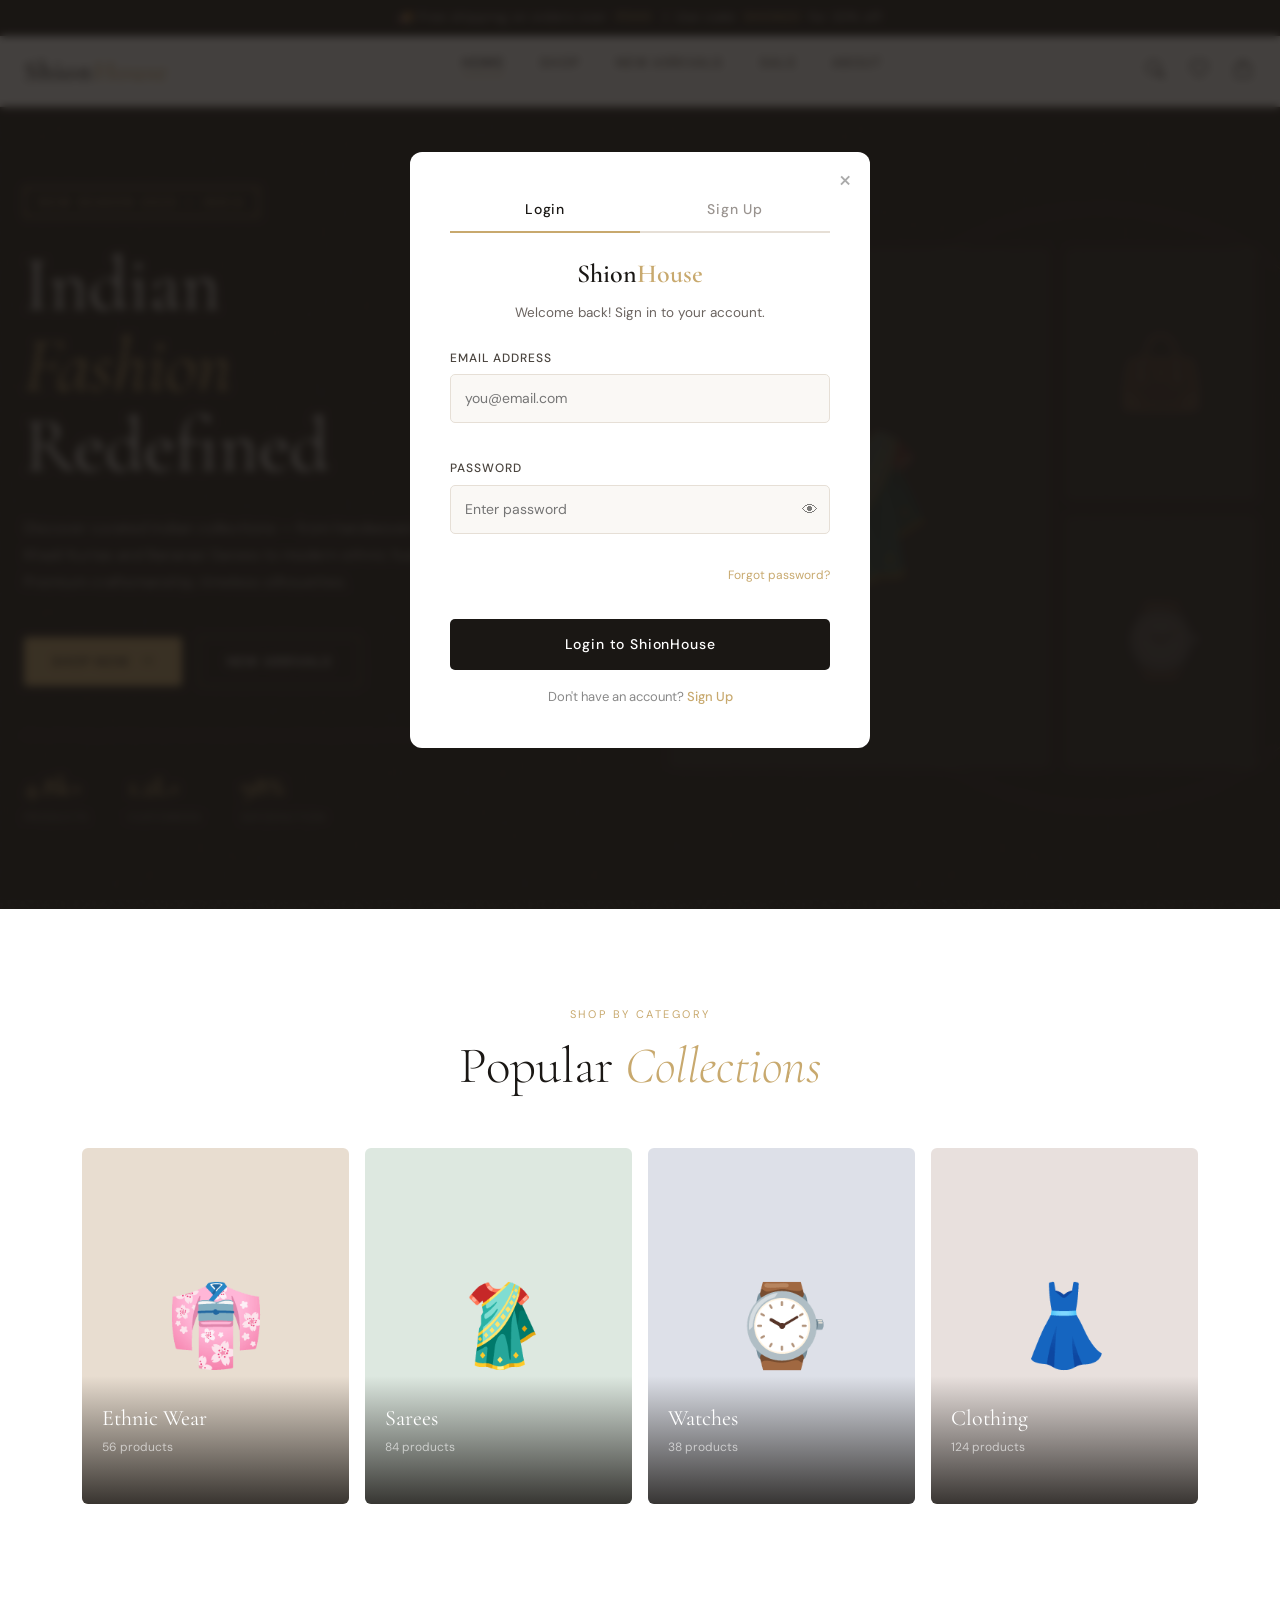
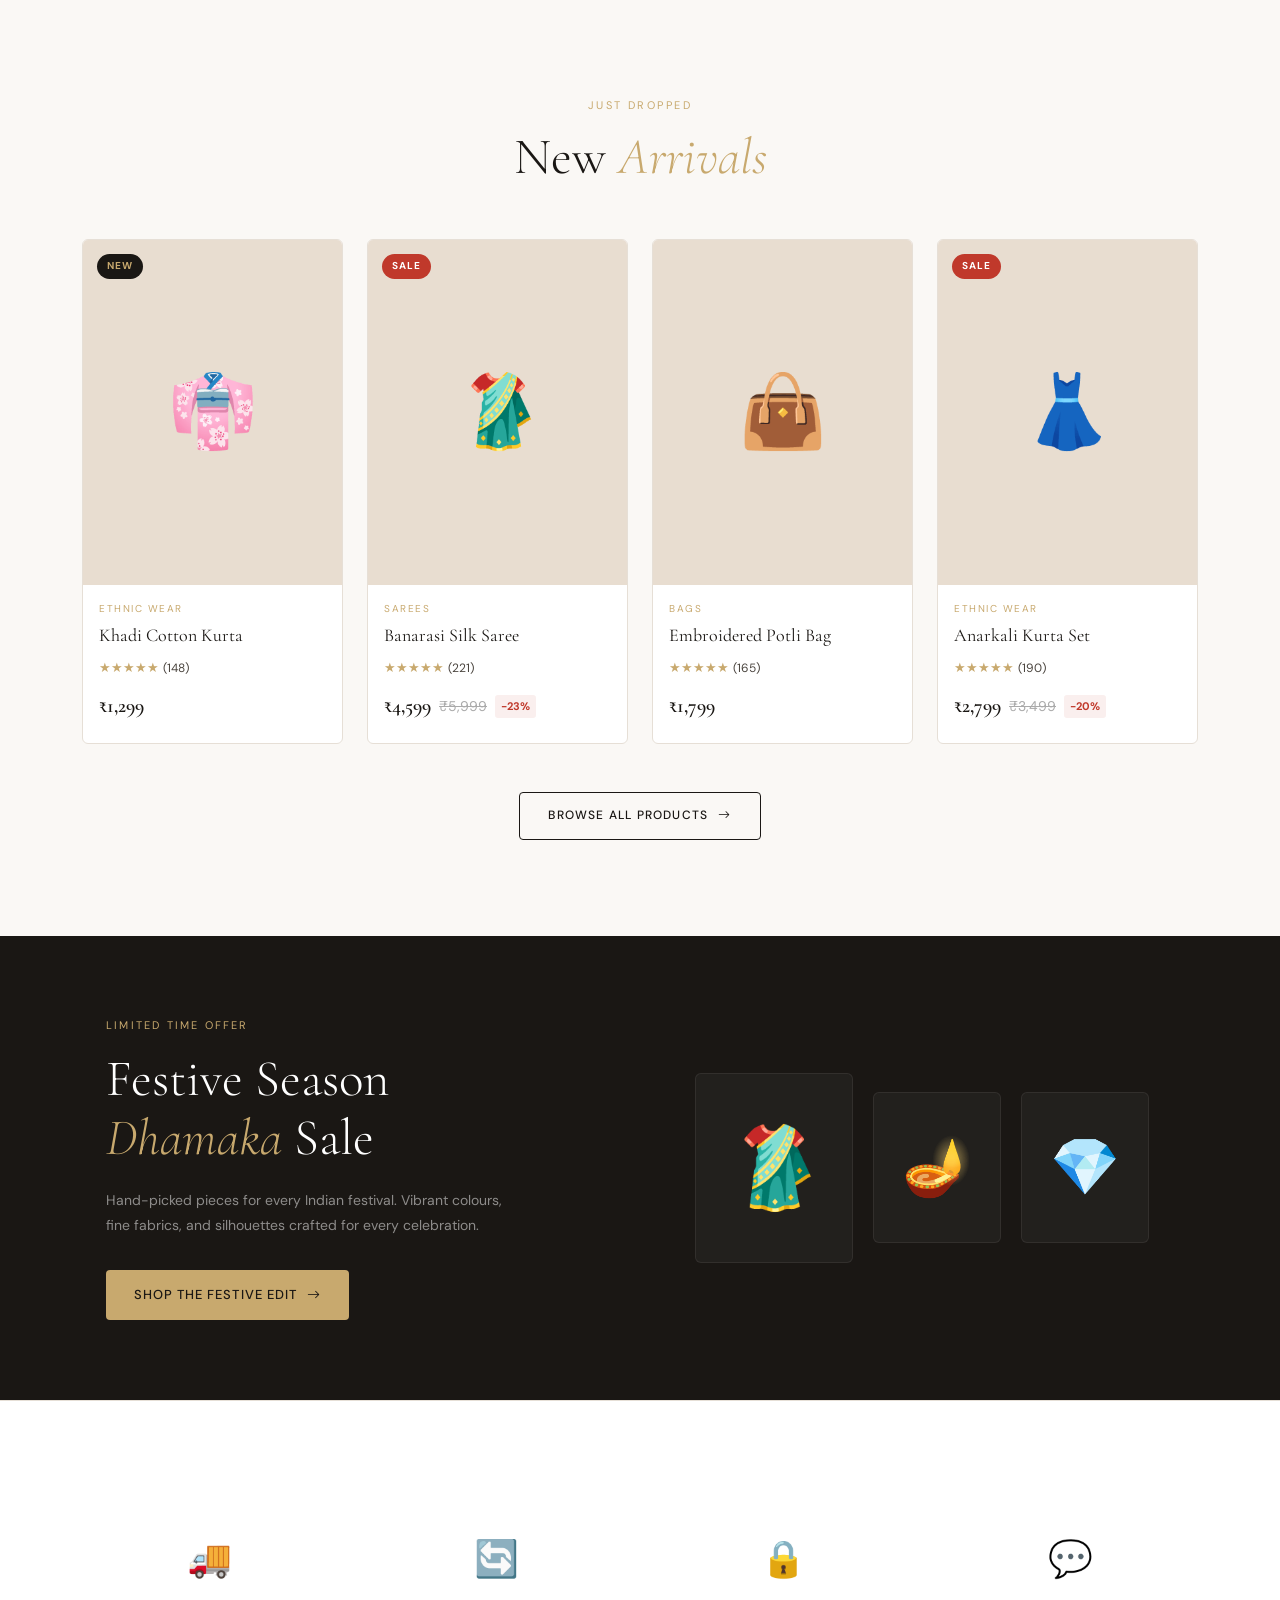
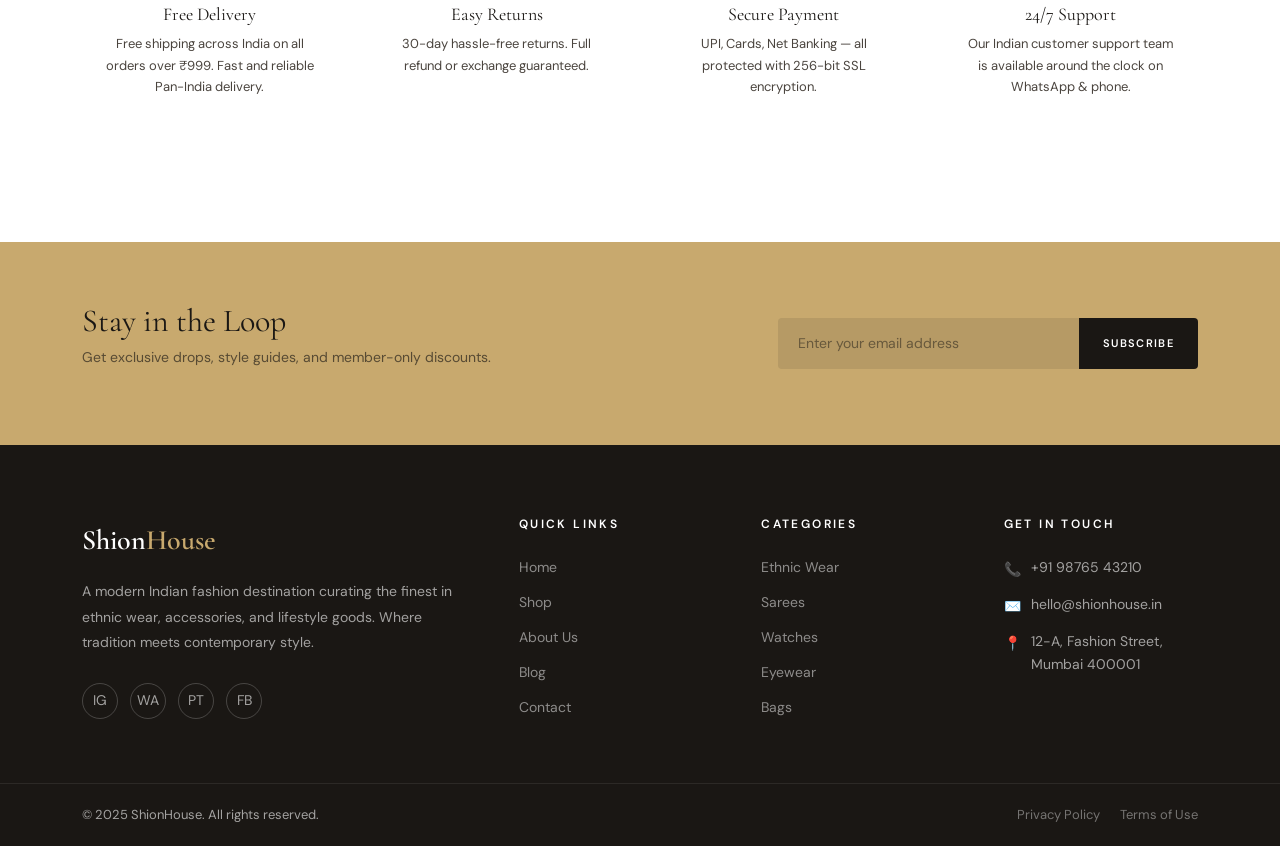
==== commit 6aa125c2: "updated" ====
--- a/index.html
+++ b/index.html
@@ -368,4 +368,4 @@
   <script src="https://cdn.jsdelivr.net/npm/bootstrap@5.3.3/dist/js/bootstrap.bundle.min.js"></script>
   <script src="js/script.js"></script>
 </body>
-</html>+</html>
--- a/css/style.css
+++ b/css/style.css
@@ -1,10 +1,12 @@
 /* ============================================================
-   SHION HOUSE — ECOMMERCE STORE  |  style.css
+   SHION HOUSE — ECOMMERCE STORE  |  style.css  (India Edition)
    ============================================================ */
 
 @import url('https://fonts.googleapis.com/css2?family=Cormorant+Garamond:ital,wght@0,300;0,400;0,600;1,300;1,400&family=DM+Sans:wght@300;400;500&display=swap');
 
-/* ---------- CSS Variables ---------- */
+/* ============================================================
+   CSS VARIABLES
+   ============================================================ */
 :root {
   --clr-bg:        #faf8f5;
   --clr-dark:      #1a1714;
@@ -24,7 +26,9 @@
   --transition:    0.28s ease;
 }
 
-/* ---------- Reset & Base ---------- */
+/* ============================================================
+   RESET & BASE
+   ============================================================ */
 *, *::before, *::after { box-sizing: border-box; margin: 0; padding: 0; }
 html { scroll-behavior: smooth; }
 body {
@@ -35,10 +39,11 @@
   line-height: 1.65;
 }
 img { max-width: 100%; display: block; }
-a { text-decoration: none; color: inherit; }
+a  { text-decoration: none; color: inherit; }
 ul { list-style: none; }
-
-/* ---------- Scrollbar ---------- */
+button { font-family: var(--ff-body); }
+
+/* ── Scrollbar ── */
 ::-webkit-scrollbar { width: 6px; }
 ::-webkit-scrollbar-track { background: var(--clr-bg); }
 ::-webkit-scrollbar-thumb { background: var(--clr-accent); border-radius: 3px; }
@@ -131,6 +136,7 @@
   padding: 4px;
 }
 .nav-icon-btn:hover { color: var(--clr-accent); }
+
 .cart-badge {
   position: absolute;
   top: -6px; right: -8px;
@@ -197,7 +203,6 @@
   position: relative;
   overflow: hidden;
 }
-
 .hero::before {
   content: '';
   position: absolute;
@@ -206,7 +211,6 @@
   opacity: 0.4;
   pointer-events: none;
 }
-
 .hero::after {
   content: '';
   position: absolute;
@@ -216,7 +220,6 @@
   border-radius: 50%;
   border: 1px solid rgba(200,169,110,0.18);
 }
-
 .hero-content {
   max-width: 1280px;
   margin: 0 auto;
@@ -229,7 +232,6 @@
   position: relative;
   z-index: 1;
 }
-
 .hero-text { animation: fadeUp 0.9s ease both; }
 .hero-eyebrow {
   display: inline-block;
@@ -241,7 +243,6 @@
   padding: 5px 14px;
   margin-bottom: 28px;
 }
-
 .hero-title {
   font-family: var(--ff-display);
   font-size: clamp(48px, 6vw, 88px);
@@ -251,7 +252,6 @@
   margin-bottom: 28px;
 }
 .hero-title em { font-style: italic; color: var(--clr-accent); }
-
 .hero-desc {
   color: rgba(255,255,255,0.55);
   font-size: 15px;
@@ -259,303 +259,283 @@
   margin-bottom: 40px;
   line-height: 1.8;
 }
-
 .hero-actions { display: flex; gap: 16px; flex-wrap: wrap; align-items: center; }
-
+.hero-stats {
+  display: flex;
+  gap: 40px;
+  margin-top: 48px;
+  padding-top: 36px;
+  border-top: 1px solid rgba(255,255,255,0.1);
+}
+.stat-num {
+  display: block;
+  font-family: var(--ff-display);
+  font-size: 28px;
+  font-weight: 600;
+  color: var(--clr-accent);
+  line-height: 1;
+  margin-bottom: 4px;
+}
+.stat-label {
+  font-size: 11px;
+  letter-spacing: 0.1em;
+  text-transform: uppercase;
+  color: rgba(255,255,255,0.4);
+}
+
+/* Hero visual */
+.hero-visual {
+  display: grid;
+  grid-template-columns: 2fr 1fr;
+  gap: 16px;
+  height: 520px;
+  animation: fadeUp 1.1s 0.2s ease both;
+}
+.hero-img-tall {
+  background: rgba(255,255,255,0.04);
+  border-radius: 6px;
+  border: 1px solid rgba(255,255,255,0.06);
+  overflow: hidden;
+}
+.hero-img-stack { display: flex; flex-direction: column; gap: 16px; }
+.hero-img-sm {
+  flex: 1;
+  background: rgba(255,255,255,0.04);
+  border-radius: 6px;
+  border: 1px solid rgba(255,255,255,0.06);
+  overflow: hidden;
+}
+
+/* ============================================================
+   BUTTONS
+   ============================================================ */
 .btn-primary {
   display: inline-flex;
   align-items: center;
   gap: 10px;
   background: var(--clr-accent);
   color: var(--clr-dark);
-  font-size: 12px;
-  font-weight: 600;
-  letter-spacing: 0.12em;
-  text-transform: uppercase;
-  padding: 14px 32px;
+  padding: 14px 28px;
   border-radius: var(--radius);
-  border: 2px solid var(--clr-accent);
-  cursor: pointer;
-  transition: var(--transition);
-}
-.btn-primary:hover {
-  background: transparent;
-  color: var(--clr-accent);
-}
+  font-size: 13px;
+  font-weight: 500;
+  letter-spacing: 0.08em;
+  text-transform: uppercase;
+  transition: background var(--transition), transform var(--transition);
+  border: none;
+  cursor: pointer;
+}
+.btn-primary:hover { background: #b8956a; color: var(--clr-dark); transform: translateY(-1px); }
 
 .btn-ghost {
   display: inline-flex;
   align-items: center;
   gap: 10px;
   background: transparent;
-  color: var(--clr-white);
+  color: rgba(255,255,255,0.8);
+  padding: 14px 28px;
+  border-radius: var(--radius);
+  font-size: 13px;
+  font-weight: 500;
+  letter-spacing: 0.08em;
+  text-transform: uppercase;
+  border: 1px solid rgba(255,255,255,0.25);
+  transition: border-color var(--transition), color var(--transition);
+}
+.btn-ghost:hover { border-color: var(--clr-accent); color: var(--clr-accent); }
+
+.btn-outline-dark-custom {
+  display: inline-flex;
+  align-items: center;
+  gap: 10px;
+  background: transparent;
+  color: var(--clr-dark);
+  padding: 13px 28px;
+  border-radius: var(--radius);
+  font-size: 12px;
+  font-weight: 500;
+  letter-spacing: 0.1em;
+  text-transform: uppercase;
+  border: 1.5px solid var(--clr-dark);
+  transition: background var(--transition), color var(--transition);
+}
+.btn-outline-dark-custom:hover { background: var(--clr-dark); color: #fff; }
+
+/* ============================================================
+   SECTION HEADERS
+   ============================================================ */
+.section-header { text-align: center; margin-bottom: 52px; }
+.section-label {
+  font-size: 11px;
+  letter-spacing: 0.22em;
+  text-transform: uppercase;
+  color: var(--clr-accent);
+  display: block;
+  margin-bottom: 14px;
+}
+.section-title {
+  font-family: var(--ff-display);
+  font-size: clamp(32px, 4vw, 52px);
+  font-weight: 300;
+  color: var(--clr-dark);
+  line-height: 1.15;
+}
+.section-title em { font-style: italic; color: var(--clr-accent); }
+
+/* ============================================================
+   CATEGORIES SECTION
+   ============================================================ */
+.categories-section { padding: 96px 0; background: var(--clr-white); }
+.categories-grid {
+  display: grid;
+  grid-template-columns: repeat(4, 1fr);
+  gap: 16px;
+}
+.category-card {
+  position: relative;
+  border-radius: 6px;
+  overflow: hidden;
+  aspect-ratio: 3/4;
+  cursor: pointer;
+  display: block;
+}
+.category-placeholder {
+  width: 100%;
+  height: 100%;
+  display: flex;
+  align-items: center;
+  justify-content: center;
+  font-size: 80px;
+  background: var(--clr-accent2);
+  transition: transform 0.4s ease;
+}
+.category-card:hover .category-placeholder { transform: scale(1.04); }
+.cat-1 .category-placeholder { background: #e8ddd0; }
+.cat-2 .category-placeholder { background: #dde8e0; }
+.cat-3 .category-placeholder { background: #dde0e8; }
+.cat-4 .category-placeholder { background: #e8e0dd; }
+
+.category-overlay {
+  position: absolute;
+  bottom: 0; left: 0; right: 0;
+  background: linear-gradient(0deg, rgba(26,23,20,0.85) 0%, transparent 100%);
+  padding: 24px 20px 20px;
+  transition: padding var(--transition);
+}
+.category-card:hover .category-overlay { padding-bottom: 28px; }
+.cat-name {
+  font-family: var(--ff-display);
+  font-size: 22px;
+  font-weight: 400;
+  color: #fff;
+  margin-bottom: 2px;
+}
+.cat-count { font-size: 12px; color: rgba(255,255,255,0.6); margin-bottom: 8px; }
+.cat-btn {
+  font-size: 11px;
+  letter-spacing: 0.1em;
+  text-transform: uppercase;
+  color: var(--clr-accent);
+  display: block;
+  opacity: 0;
+  transform: translateY(6px);
+  transition: opacity var(--transition), transform var(--transition);
+}
+.category-card:hover .cat-btn { opacity: 1; transform: translateY(0); }
+
+/* ============================================================
+   PRODUCTS SECTION
+   ============================================================ */
+.products-section { padding: 96px 0; background: var(--clr-bg); }
+.browse-all-wrap { text-align: center; margin-top: 48px; }
+
+/* Product Card */
+.product-card {
+  border: 1px solid var(--clr-border);
+  border-radius: 6px;
+  overflow: hidden;
+  transition: box-shadow var(--transition), transform var(--transition);
+  background: var(--clr-card-bg);
+  cursor: pointer;
+}
+.product-card:hover {
+  box-shadow: var(--shadow-md);
+  transform: translateY(-4px);
+}
+.product-card-img {
+  position: relative;
+  overflow: hidden;
+  aspect-ratio: 3/4;
+  background: var(--clr-accent2);
+}
+.product-placeholder {
+  width: 100%;
+  height: 100%;
+  display: flex;
+  align-items: center;
+  justify-content: center;
+  font-size: 72px;
+  transition: transform 0.4s ease;
+}
+.product-card:hover .product-placeholder { transform: scale(1.05); }
+
+.product-badge {
+  position: absolute;
+  top: 14px; left: 14px;
+  font-size: 10px;
+  font-weight: 700;
+  letter-spacing: 0.1em;
+  text-transform: uppercase;
+  padding: 4px 10px;
+  border-radius: 50px;
+}
+.badge-new  { background: var(--clr-dark); color: var(--clr-accent); }
+.badge-sale { background: #c0392b; color: #fff; }
+.badge-hot  { background: var(--clr-accent); color: var(--clr-dark); }
+
+.product-actions {
+  position: absolute;
+  top: 14px; right: 14px;
+  display: flex;
+  flex-direction: column;
+  gap: 8px;
+  opacity: 0;
+  transform: translateX(8px);
+  transition: opacity var(--transition), transform var(--transition);
+}
+.product-card:hover .product-actions { opacity: 1; transform: translateX(0); }
+.action-btn {
+  width: 36px; height: 36px;
+  background: var(--clr-white);
+  border: none;
+  border-radius: 50%;
+  display: flex; align-items: center; justify-content: center;
+  font-size: 15px;
+  cursor: pointer;
+  box-shadow: 0 2px 8px rgba(0,0,0,0.1);
+  transition: background var(--transition), color var(--transition);
+}
+.action-btn:hover { background: var(--clr-accent); }
+
+.add-to-cart-overlay {
+  position: absolute;
+  bottom: 0; left: 0; right: 0;
+  background: rgba(26,23,20,0.92);
+  color: #fff;
+  text-align: center;
+  padding: 14px;
   font-size: 12px;
   font-weight: 500;
   letter-spacing: 0.12em;
   text-transform: uppercase;
-  padding: 14px 32px;
-  border-radius: var(--radius);
-  border: 2px solid rgba(255,255,255,0.25);
-  cursor: pointer;
-  transition: var(--transition);
-}
-.btn-ghost:hover { border-color: var(--clr-white); }
-
-.hero-stats {
-  display: flex;
-  gap: 40px;
-  margin-top: 56px;
-  padding-top: 40px;
-  border-top: 1px solid rgba(255,255,255,0.1);
-}
-.stat-num {
-  font-family: var(--ff-display);
-  font-size: 36px;
-  font-weight: 600;
-  color: var(--clr-accent);
-  display: block;
-}
-.stat-label {
-  font-size: 12px;
-  letter-spacing: 0.1em;
-  text-transform: uppercase;
-  color: rgba(255,255,255,0.4);
-}
-
-/* Hero Visual */
-.hero-visual {
-  display: grid;
-  grid-template-columns: 1fr 1fr;
-  gap: 16px;
-  height: 480px;
-  animation: fadeUp 1s ease 0.2s both;
-}
-.hero-img-tall {
-  background: linear-gradient(145deg, rgba(200,169,110,0.15), rgba(200,169,110,0.05));
-  border-radius: 8px;
-  border: 1px solid rgba(200,169,110,0.2);
-  grid-row: span 2;
-}
-.hero-img-stack { display: flex; flex-direction: column; gap: 16px; }
-.hero-img-sm {
-  flex: 1;
-  background: linear-gradient(145deg, rgba(200,169,110,0.1), rgba(200,169,110,0.03));
-  border-radius: 8px;
-  border: 1px solid rgba(200,169,110,0.15);
-}
-
-/* ============================================================
-   SECTION COMMONS
-   ============================================================ */
-.section-header {
-  text-align: center;
-  margin-bottom: 52px;
-}
-.section-label {
-  font-size: 11px;
-  letter-spacing: 0.25em;
-  text-transform: uppercase;
-  color: var(--clr-accent);
-  display: block;
-  margin-bottom: 12px;
-}
-.section-title {
-  font-family: var(--ff-display);
-  font-size: clamp(32px, 4vw, 52px);
-  font-weight: 300;
-  color: var(--clr-dark);
-  line-height: 1.1;
-}
-.section-title em { font-style: italic; }
-
-/* ============================================================
-   CATEGORIES
-   ============================================================ */
-.categories-section {
-  padding: 96px 0;
-  background: var(--clr-bg);
-}
-
-.categories-grid {
-  display: grid;
-  grid-template-columns: repeat(4, 1fr);
-  gap: 20px;
-}
-
-.category-card {
-  position: relative;
-  border-radius: 8px;
-  overflow: hidden;
-  aspect-ratio: 3/4;
-  cursor: pointer;
-  display: block;
-  background: var(--clr-accent2);
-}
-.category-card:hover .category-overlay { opacity: 1; }
-.category-card:hover .category-placeholder { transform: scale(1.05); }
-
-.cat-1 { background: linear-gradient(135deg, #d4c4b0 0%, #c0a882 100%); }
-.cat-2 { background: linear-gradient(135deg, #c8b89a 0%, #a89070 100%); }
-.cat-3 { background: linear-gradient(135deg, #dcd0c0 0%, #c4b49a 100%); }
-.cat-4 { background: linear-gradient(135deg, #e0d4c4 0%, #cebea8 100%); }
-
-.category-placeholder {
-  font-size: 80px;
-  display: flex;
-  align-items: center;
-  justify-content: center;
-  height: 100%;
-  transition: transform 0.4s ease;
-  filter: opacity(0.6);
-}
-
-.category-overlay {
-  position: absolute;
-  inset: 0;
-  background: rgba(26,23,20,0.7);
-  display: flex;
-  flex-direction: column;
-  align-items: center;
-  justify-content: center;
-  gap: 8px;
-  opacity: 0;
-  transition: opacity var(--transition);
-  padding: 20px;
-  text-align: center;
-}
-.cat-name {
-  font-family: var(--ff-display);
-  font-size: 26px;
-  font-weight: 400;
-  color: var(--clr-white);
-}
-.cat-count {
-  font-size: 12px;
-  letter-spacing: 0.1em;
-  color: rgba(255,255,255,0.6);
-  text-transform: uppercase;
-}
-.cat-btn {
-  display: inline-block;
-  margin-top: 8px;
-  font-size: 11px;
-  letter-spacing: 0.15em;
-  text-transform: uppercase;
-  color: var(--clr-accent);
-  border: 1px solid var(--clr-accent);
-  padding: 6px 16px;
-}
-
-/* ============================================================
-   PRODUCT SECTION
-   ============================================================ */
-.products-section {
-  padding: 96px 0;
-  background: var(--clr-bg);
-}
-
-/* Product Card */
-.product-card {
-  border: 1px solid var(--clr-border) !important;
-  border-radius: 6px !important;
-  overflow: hidden;
-  background: var(--clr-card-bg) !important;
-  transition: box-shadow var(--transition), transform var(--transition);
-  cursor: pointer;
-}
-.product-card:hover {
-  box-shadow: var(--shadow-md) !important;
-  transform: translateY(-4px);
-}
-
-.product-card-img {
-  position: relative;
-  aspect-ratio: 3/4;
-  overflow: hidden;
-  background: var(--clr-accent2);
-}
-
-.product-placeholder {
-  width: 100%;
-  height: 100%;
-  display: flex;
-  align-items: center;
-  justify-content: center;
-  font-size: 72px;
-  filter: opacity(0.5);
-  transition: transform 0.4s ease;
-}
-.product-card:hover .product-placeholder { transform: scale(1.06); }
-
-/* Badge */
-.product-badge {
-  position: absolute;
-  top: 12px; left: 12px;
-  font-size: 10px;
-  font-weight: 700;
-  letter-spacing: 0.1em;
-  text-transform: uppercase;
-  padding: 4px 10px;
-  border-radius: 2px;
-  z-index: 2;
-}
-.badge-new  { background: var(--clr-dark); color: #fff; }
-.badge-sale { background: #c0392b; color: #fff; }
-.badge-hot  { background: var(--clr-accent); color: var(--clr-dark); }
-
-/* Action buttons */
-.product-actions {
-  position: absolute;
-  top: 12px; right: 12px;
-  display: flex;
-  flex-direction: column;
-  gap: 6px;
-  opacity: 0;
-  transform: translateX(10px);
-  transition: all var(--transition);
-  z-index: 2;
-}
-.product-card:hover .product-actions { opacity: 1; transform: translateX(0); }
-
-.action-btn {
-  width: 34px; height: 34px;
-  background: var(--clr-white);
-  border: 1px solid var(--clr-border);
-  border-radius: 50%;
-  display: flex;
-  align-items: center;
-  justify-content: center;
-  cursor: pointer;
-  font-size: 14px;
-  transition: all var(--transition);
-  color: var(--clr-dark);
-}
-.action-btn:hover { background: var(--clr-dark); color: var(--clr-white); border-color: var(--clr-dark); }
-
-/* Add to Cart Overlay */
-.add-to-cart-overlay {
-  position: absolute;
-  bottom: 0; left: 0; right: 0;
-  background: var(--clr-dark);
-  color: var(--clr-white);
-  text-align: center;
-  padding: 12px;
-  font-size: 11px;
-  font-weight: 600;
-  letter-spacing: 0.15em;
-  text-transform: uppercase;
-  cursor: pointer;
   transform: translateY(100%);
   transition: transform var(--transition);
-  z-index: 2;
+  cursor: pointer;
 }
 .product-card:hover .add-to-cart-overlay { transform: translateY(0); }
 .add-to-cart-overlay:hover { background: var(--clr-accent); color: var(--clr-dark); }
 
-/* Card Body */
-.product-card-body {
-  padding: 16px !important;
-}
+.product-card-body { padding: 16px 16px 20px; }
 .product-category {
   font-size: 10px;
   letter-spacing: 0.15em;
@@ -565,20 +545,19 @@
 }
 .product-name {
   font-family: var(--ff-display);
-  font-size: 18px !important;
-  font-weight: 400 !important;
-  color: var(--clr-dark);
-  margin-bottom: 8px !important;
+  font-size: 18px;
+  font-weight: 400;
+  color: var(--clr-dark);
+  margin-bottom: 8px;
   line-height: 1.3;
-}
-.product-rating {
-  display: flex;
-  align-items: center;
-  gap: 6px;
-  margin-bottom: 10px;
-}
+  border: none;
+  padding: 0;
+  background: transparent;
+}
+.product-rating { margin-bottom: 10px; }
 .stars { color: var(--clr-accent); font-size: 13px; }
-.rating-count { font-size: 12px; color: #999; }
+.rating-count { font-size: 12px; color: var(--clr-mid); margin-left: 4px; }
+
 .product-price { display: flex; align-items: center; gap: 8px; flex-wrap: wrap; }
 .price-current {
   font-family: var(--ff-display);
@@ -588,40 +567,20 @@
 }
 .price-old {
   font-size: 14px;
-  color: #bbb;
+  color: #aaa;
   text-decoration: line-through;
 }
 .price-discount {
   font-size: 11px;
   font-weight: 700;
   color: #c0392b;
-  background: #fde8e8;
+  background: rgba(192,57,43,0.08);
   padding: 2px 6px;
-  border-radius: 2px;
-}
-
-/* Browse All */
-.browse-all-wrap { text-align: center; margin-top: 52px; }
-.btn-outline-dark-custom {
-  display: inline-flex;
-  align-items: center;
-  gap: 10px;
-  border: 2px solid var(--clr-dark);
-  color: var(--clr-dark);
-  padding: 13px 40px;
-  font-size: 12px;
-  font-weight: 600;
-  letter-spacing: 0.15em;
-  text-transform: uppercase;
-  border-radius: var(--radius);
-  transition: var(--transition);
-  background: transparent;
-  cursor: pointer;
-}
-.btn-outline-dark-custom:hover { background: var(--clr-dark); color: var(--clr-white); }
-
-/* ============================================================
-   SEARCH & FILTER BAR (products.html)
+  border-radius: 3px;
+}
+
+/* ============================================================
+   FILTER BAR  (products.html)
    ============================================================ */
 .filter-bar {
   background: var(--clr-white);
@@ -629,8 +588,8 @@
   padding: 20px 0;
   position: sticky;
   top: 70px;
-  z-index: 100;
-  box-shadow: 0 2px 8px rgba(26,23,20,0.05);
+  z-index: 900;
+  box-shadow: var(--shadow-sm);
 }
 .filter-bar-inner {
   display: flex;
@@ -639,89 +598,68 @@
   flex-wrap: wrap;
 }
 .filter-search-wrap {
-  position: relative;
+  display: flex;
+  align-items: center;
+  gap: 10px;
+  border: 1px solid var(--clr-border);
+  border-radius: var(--radius);
+  padding: 8px 14px;
+  background: var(--clr-bg);
+  max-width: 240px;
   flex: 1;
-  min-width: 200px;
-  max-width: 360px;
-}
-.filter-search-wrap i {
-  position: absolute;
-  left: 14px;
-  top: 50%;
-  transform: translateY(-50%);
-  color: #aaa;
-  font-size: 14px;
-}
+}
+.filter-search-wrap i { color: var(--clr-mid); font-size: 14px; }
 .filter-search {
+  border: none;
+  outline: none;
+  background: transparent;
+  font-family: var(--ff-body);
+  font-size: 13px;
+  color: var(--clr-dark);
   width: 100%;
-  padding: 10px 14px 10px 38px;
+}
+.filter-pills { display: flex; gap: 8px; flex-wrap: wrap; }
+.filter-pill {
+  padding: 7px 16px;
+  border-radius: 50px;
+  border: 1px solid var(--clr-border);
+  background: transparent;
+  font-family: var(--ff-body);
+  font-size: 12px;
+  font-weight: 500;
+  letter-spacing: 0.05em;
+  color: var(--clr-mid);
+  cursor: pointer;
+  transition: all var(--transition);
+}
+.filter-pill:hover { border-color: var(--clr-accent); color: var(--clr-dark); }
+.filter-pill.active { background: var(--clr-dark); color: #fff; border-color: var(--clr-dark); }
+
+.sort-select {
+  padding: 8px 14px;
   border: 1px solid var(--clr-border);
   border-radius: var(--radius);
   font-family: var(--ff-body);
   font-size: 13px;
+  color: var(--clr-dark);
   background: var(--clr-bg);
   outline: none;
-  transition: border-color var(--transition);
-  color: var(--clr-dark);
-}
-.filter-search:focus { border-color: var(--clr-accent); }
-
-.filter-pills {
-  display: flex;
-  gap: 8px;
-  flex-wrap: wrap;
-  align-items: center;
-}
-.filter-pill {
-  padding: 7px 16px;
-  border: 1px solid var(--clr-border);
-  border-radius: 50px;
-  font-size: 12px;
-  font-weight: 500;
-  letter-spacing: 0.06em;
-  cursor: pointer;
-  background: var(--clr-bg);
-  color: var(--clr-mid);
-  transition: all var(--transition);
-  white-space: nowrap;
-}
-.filter-pill:hover { border-color: var(--clr-accent); color: var(--clr-dark); }
-.filter-pill.active {
-  background: var(--clr-dark);
-  border-color: var(--clr-dark);
-  color: var(--clr-white);
-}
-
-.sort-select {
-  padding: 9px 14px;
-  border: 1px solid var(--clr-border);
-  border-radius: var(--radius);
-  font-family: var(--ff-body);
-  font-size: 12px;
-  background: var(--clr-bg);
-  color: var(--clr-mid);
-  outline: none;
-  cursor: pointer;
-  min-width: 160px;
-}
-
+  cursor: pointer;
+}
 .results-count {
   font-size: 12px;
-  color: #aaa;
+  color: var(--clr-mid);
   letter-spacing: 0.05em;
   margin-left: auto;
   white-space: nowrap;
 }
-
-/* No results state */
 .no-results {
   text-align: center;
   padding: 80px 20px;
-  color: var(--clr-mid);
   display: none;
 }
 .no-results.visible { display: block; }
-.no-results-icon { font-size: 56px; margin-bottom: 16px; }
+.no-results-icon { font-size: 64px; margin-bottom: 16px; }
 .no-results h4 {
   font-family: var(--ff-display);
   font-size: 28px;
@@ -730,302 +668,64 @@
 }
 
 /* ============================================================
-   PRODUCT DETAIL MODAL
-   ============================================================ */
-.modal-overlay {
-  position: fixed;
-  inset: 0;
-  z-index: 3000;
-  background: rgba(26,23,20,0.75);
-  display: flex;
-  align-items: center;
-  justify-content: center;
-  padding: 20px;
-  opacity: 0;
-  visibility: hidden;
-  transition: all 0.3s ease;
-  backdrop-filter: blur(4px);
-}
-.modal-overlay.open {
-  opacity: 1;
-  visibility: visible;
-}
-.modal-overlay.open .product-modal {
-  transform: translateY(0);
-  opacity: 1;
-}
-
-.product-modal {
-  background: var(--clr-white);
-  border-radius: 8px;
-  max-width: 880px;
-  width: 100%;
-  max-height: 90vh;
-  overflow-y: auto;
-  transform: translateY(24px);
-  opacity: 0;
-  transition: all 0.35s ease;
-  position: relative;
-}
-
-.modal-close {
-  position: absolute;
-  top: 16px; right: 16px;
-  width: 36px; height: 36px;
-  border-radius: 50%;
-  border: 1px solid var(--clr-border);
-  background: var(--clr-white);
-  cursor: pointer;
-  font-size: 18px;
-  display: flex;
-  align-items: center;
-  justify-content: center;
-  color: var(--clr-mid);
-  z-index: 10;
-  transition: all var(--transition);
-}
-.modal-close:hover { background: var(--clr-dark); color: var(--clr-white); border-color: var(--clr-dark); }
-
-.modal-grid {
+   PROMO BANNER
+   ============================================================ */
+.promo-banner { background: var(--clr-dark); padding: 80px 0; }
+.promo-inner {
+  max-width: 1280px;
+  margin: 0 auto;
+  padding: 0 24px;
   display: grid;
   grid-template-columns: 1fr 1fr;
-}
-
-.modal-img {
-  background: var(--clr-accent2);
-  border-radius: 8px 0 0 8px;
-  display: flex;
-  align-items: center;
-  justify-content: center;
-  font-size: 120px;
-  min-height: 400px;
-}
-
-.modal-info {
-  padding: 40px;
-  display: flex;
-  flex-direction: column;
-  justify-content: center;
-}
-
-.modal-category {
+  gap: 60px;
+  align-items: center;
+}
+.promo-label {
   font-size: 11px;
   letter-spacing: 0.2em;
   text-transform: uppercase;
   color: var(--clr-accent);
-  margin-bottom: 10px;
-}
-
-.modal-name {
-  font-family: var(--ff-display);
-  font-size: 34px;
-  font-weight: 400;
+  display: block;
+  margin-bottom: 16px;
+}
+.promo-title {
+  font-family: var(--ff-display);
+  font-size: clamp(32px, 4vw, 56px);
+  font-weight: 300;
+  color: #fff;
   line-height: 1.15;
-  margin-bottom: 12px;
-}
-
-.modal-rating {
-  display: flex;
-  align-items: center;
-  gap: 8px;
   margin-bottom: 20px;
 }
-
-.modal-price {
-  display: flex;
-  align-items: center;
-  gap: 12px;
-  margin-bottom: 24px;
-}
-.modal-price .price-current { font-size: 28px; }
-
-.modal-desc {
+.promo-title em { font-style: italic; color: var(--clr-accent); }
+.promo-desc {
+  color: rgba(255,255,255,0.5);
   font-size: 14px;
-  color: var(--clr-mid);
   line-height: 1.8;
-  margin-bottom: 28px;
-  border-bottom: 1px solid var(--clr-border);
-  padding-bottom: 24px;
-}
-
-/* Size selector */
-.size-label {
-  font-size: 11px;
-  font-weight: 600;
-  letter-spacing: 0.15em;
-  text-transform: uppercase;
-  color: var(--clr-dark);
-  margin-bottom: 10px;
-}
-.size-options {
-  display: flex;
-  gap: 8px;
-  margin-bottom: 24px;
-  flex-wrap: wrap;
-}
-.size-btn {
-  width: 40px; height: 40px;
-  border: 1px solid var(--clr-border);
-  border-radius: var(--radius);
-  background: none;
-  font-size: 12px;
-  font-weight: 600;
-  cursor: pointer;
-  transition: all var(--transition);
-  color: var(--clr-dark);
-}
-.size-btn:hover { border-color: var(--clr-accent); }
-.size-btn.selected { background: var(--clr-dark); color: var(--clr-white); border-color: var(--clr-dark); }
-
-/* Modal qty + CTA */
-.modal-qty-row {
-  display: flex;
-  gap: 12px;
-  align-items: center;
-  margin-bottom: 16px;
-}
-.qty-control {
-  display: flex;
-  align-items: center;
-  border: 1px solid var(--clr-border);
-  border-radius: var(--radius);
-  overflow: hidden;
-}
-.qty-btn {
-  width: 36px; height: 42px;
-  background: none;
-  border: none;
-  cursor: pointer;
-  font-size: 18px;
-  color: var(--clr-dark);
-  transition: background var(--transition);
-}
-.qty-btn:hover { background: var(--clr-bg); }
-.qty-num {
-  width: 48px;
-  text-align: center;
-  font-size: 14px;
-  font-weight: 600;
-  border: none;
-  border-left: 1px solid var(--clr-border);
-  border-right: 1px solid var(--clr-border);
-  outline: none;
-  background: none;
-  height: 42px;
-  font-family: var(--ff-body);
-  color: var(--clr-dark);
-}
-input[type=number]::-webkit-inner-spin-button,
-input[type=number]::-webkit-outer-spin-button { -webkit-appearance: none; }
-
-.modal-cta {
-  display: flex;
-  gap: 10px;
-}
-.btn-add-modal {
-  flex: 1;
-  padding: 13px 20px;
-  background: var(--clr-dark);
-  color: var(--clr-white);
-  border: 2px solid var(--clr-dark);
-  border-radius: var(--radius);
-  font-size: 12px;
-  font-weight: 600;
-  letter-spacing: 0.12em;
-  text-transform: uppercase;
-  cursor: pointer;
-  transition: var(--transition);
-}
-.btn-add-modal:hover { background: transparent; color: var(--clr-dark); }
-
-.btn-wish-modal {
-  width: 46px; height: 46px;
-  border: 1px solid var(--clr-border);
-  border-radius: var(--radius);
-  background: none;
-  cursor: pointer;
-  font-size: 20px;
-  display: flex;
+  margin-bottom: 32px;
+  max-width: 400px;
+}
+.promo-visual {
+  display: flex;
+  gap: 20px;
   align-items: center;
   justify-content: center;
-  transition: all var(--transition);
-  color: var(--clr-mid);
-}
-.btn-wish-modal:hover { border-color: #c0392b; color: #c0392b; }
-.btn-wish-modal.wishlisted { color: #c0392b; border-color: #c0392b; }
-
-.modal-features {
-  display: flex;
-  gap: 20px;
-  margin-top: 20px;
-  padding-top: 20px;
-  border-top: 1px solid var(--clr-border);
-  flex-wrap: wrap;
-}
-.modal-feature {
-  display: flex;
-  align-items: center;
-  gap: 6px;
-  font-size: 12px;
-  color: var(--clr-mid);
-}
-
-/* ============================================================
-   BANNER / PROMO
-   ============================================================ */
-.promo-banner { background: var(--clr-accent2); padding: 80px 0; }
-.promo-inner {
-  display: grid;
-  grid-template-columns: 1fr 1fr;
-  gap: 40px;
-  align-items: center;
-}
-.promo-label {
-  font-size: 11px;
-  letter-spacing: 0.25em;
-  text-transform: uppercase;
-  color: var(--clr-accent);
-  margin-bottom: 16px;
-  display: block;
-}
-.promo-title {
-  font-family: var(--ff-display);
-  font-size: clamp(32px, 4vw, 54px);
-  font-weight: 400;
-  color: var(--clr-dark);
-  margin-bottom: 20px;
-  line-height: 1.1;
-}
-.promo-title em { font-style: italic; }
-.promo-desc { color: var(--clr-mid); margin-bottom: 32px; max-width: 400px; }
-.promo-visual {
-  display: grid;
-  grid-template-columns: 1fr 1fr;
-  gap: 12px;
-  height: 360px;
 }
 .promo-img {
+  background: rgba(255,255,255,0.04);
   border-radius: 6px;
+  border: 1px solid rgba(255,255,255,0.07);
   display: flex;
   align-items: center;
   justify-content: center;
-  font-size: 56px;
-}
-.promo-img:first-child {
-  background: linear-gradient(135deg, #d4c4b0 0%, #c8b89a 100%);
-  grid-row: span 2;
-  font-size: 80px;
-}
-.promo-img:not(:first-child) {
-  background: linear-gradient(135deg, #e0d4c4 0%, #d4c4b0 100%);
-}
-
-/* ============================================================
-   SERVICES
+  padding: 28px;
+}
+
+/* ============================================================
+   SERVICES SECTION
    ============================================================ */
 .services-section {
+  padding: 96px 0;
   background: var(--clr-white);
-  padding: 64px 0;
   border-top: 1px solid var(--clr-border);
 }
 .services-grid {
@@ -1051,74 +751,163 @@
 .service-desc { font-size: 13px; color: var(--clr-mid); }
 
 /* ============================================================
-   FOOTER
-   ============================================================ */
-.site-footer {
+   QTY CONTROL
+   ============================================================ */
+.qty-control {
+  display: flex;
+  align-items: center;
+  gap: 0;
+  border: 1px solid var(--clr-border);
+  border-radius: var(--radius);
+  overflow: hidden;
+  width: fit-content;
+}
+.qty-btn {
+  width: 34px; height: 34px;
+  background: var(--clr-bg);
+  border: none;
+  cursor: pointer;
+  font-size: 18px;
+  color: var(--clr-dark);
+  transition: background var(--transition);
+  display: flex;
+  align-items: center;
+  justify-content: center;
+}
+.qty-btn:hover { background: var(--clr-accent2); }
+.qty-num {
+  width: 44px;
+  text-align: center;
+  border: none;
+  border-left: 1px solid var(--clr-border);
+  border-right: 1px solid var(--clr-border);
+  background: #fff;
+  font-family: var(--ff-body);
+  font-size: 14px;
+  color: var(--clr-dark);
+  outline: none;
+  height: 34px;
+  padding: 0 6px;
+}
+.qty-num::-webkit-outer-spin-button,
+.qty-num::-webkit-inner-spin-button { -webkit-appearance: none; }
+
+/* ============================================================
+   CART PAGE
+   ============================================================ */
+.cart-table {
+  background: #fff;
+  border-radius: 6px;
+  border: 1px solid var(--clr-border);
+  overflow: hidden;
+}
+.cart-row {
+  display: grid;
+  grid-template-columns: 80px 1fr auto auto auto;
+  gap: 24px;
+  align-items: center;
+  padding: 20px 24px;
+  border-bottom: 1px solid var(--clr-border);
+  transition: background var(--transition);
+}
+.cart-row:last-child { border-bottom: none; }
+.cart-row:hover { background: var(--clr-bg); }
+.cart-thumb {
+  width: 80px; height: 80px;
+  border-radius: 4px;
+  background: var(--clr-accent2);
+  display: flex;
+  align-items: center;
+  justify-content: center;
+  font-size: 36px;
+  flex-shrink: 0;
+}
+.cart-item-name {
+  font-family: var(--ff-display);
+  font-size: 18px;
+  font-weight: 400;
+}
+.cart-item-cat {
+  font-size: 11px;
+  letter-spacing: .12em;
+  text-transform: uppercase;
+  color: var(--clr-accent);
+  margin-bottom: 4px;
+}
+.remove-btn {
+  background: none;
+  border: none;
+  cursor: pointer;
+  color: #bbb;
+  font-size: 18px;
+  transition: color .2s;
+  padding: 4px;
+}
+.remove-btn:hover { color: #c0392b; }
+
+.cart-summary {
+  background: #fff;
+  border-radius: 6px;
+  border: 1px solid var(--clr-border);
+  padding: 28px;
+  position: sticky;
+  top: 90px;
+}
+.summary-row {
+  display: flex;
+  justify-content: space-between;
+  margin-bottom: 12px;
+  font-size: 14px;
+  color: var(--clr-mid);
+}
+.summary-total {
+  display: flex;
+  justify-content: space-between;
+  padding-top: 16px;
+  border-top: 1px solid var(--clr-border);
+  font-family: var(--ff-display);
+  font-size: 22px;
+  font-weight: 600;
+}
+.empty-cart { text-align: center; padding: 80px 40px; }
+.empty-cart-icon { font-size: 72px; margin-bottom: 20px; }
+.empty-cart h3 {
+  font-family: var(--ff-display);
+  font-size: 32px;
+  font-weight: 400;
+  margin-bottom: 12px;
+}
+.empty-cart p { color: var(--clr-mid); margin-bottom: 28px; }
+
+/* Coupon */
+.coupon-row { display: flex; gap: 0; margin-bottom: 20px; }
+.coupon-input {
+  flex: 1;
+  padding: 10px 14px;
+  border: 1px solid var(--clr-border);
+  border-right: none;
+  border-radius: var(--radius) 0 0 var(--radius);
+  font-family: var(--ff-body);
+  font-size: 13px;
+  outline: none;
+  background: var(--clr-bg);
+  color: var(--clr-dark);
+}
+.coupon-input:focus { border-color: var(--clr-accent); }
+.coupon-btn {
+  padding: 10px 18px;
   background: var(--clr-dark);
-  color: rgba(255,255,255,0.6);
-  padding: 72px 0 0;
-}
-
-.footer-grid {
-  display: grid;
-  grid-template-columns: 2fr 1fr 1fr 1fr;
-  gap: 48px;
-  padding-bottom: 64px;
-}
-
-.footer-logo {
-  font-family: var(--ff-display);
-  font-size: 28px;
-  font-weight: 600;
   color: var(--clr-white);
-  margin-bottom: 16px;
-  display: block;
-}
-.footer-logo span { color: var(--clr-accent); }
-.footer-about { font-size: 14px; line-height: 1.8; margin-bottom: 28px; }
-
-.footer-social { display: flex; gap: 12px; }
-.social-btn {
-  width: 36px; height: 36px;
-  border-radius: 50%;
-  border: 1px solid rgba(255,255,255,0.2);
-  display: flex; align-items: center; justify-content: center;
-  font-size: 14px;
-  cursor: pointer;
-  transition: background var(--transition), border-color var(--transition);
-  color: rgba(255,255,255,0.6);
-}
-.social-btn:hover { background: var(--clr-accent); border-color: var(--clr-accent); color: var(--clr-dark); }
-
-.footer-heading {
-  font-size: 12px;
-  font-weight: 600;
-  letter-spacing: 0.2em;
-  text-transform: uppercase;
-  color: var(--clr-white);
-  margin-bottom: 24px;
-}
-.footer-links { display: flex; flex-direction: column; gap: 12px; }
-.footer-links a {
-  font-size: 14px;
-  color: rgba(255,255,255,0.5);
-  transition: color var(--transition);
-}
-.footer-links a:hover { color: var(--clr-accent); }
-
-.footer-contact { display: flex; flex-direction: column; gap: 12px; }
-.footer-contact-item { font-size: 14px; display: flex; align-items: flex-start; gap: 10px; }
-.contact-icon { color: var(--clr-accent); flex-shrink: 0; margin-top: 2px; }
-
-.footer-bottom {
-  border-top: 1px solid rgba(255,255,255,0.08);
-  padding: 20px 0;
-  display: flex;
-  align-items: center;
-  justify-content: space-between;
-  font-size: 13px;
-}
-.footer-bottom a { color: var(--clr-accent); }
+  border: none;
+  border-radius: 0 var(--radius) var(--radius) 0;
+  font-size: 11px;
+  font-weight: 700;
+  letter-spacing: 0.1em;
+  text-transform: uppercase;
+  cursor: pointer;
+  transition: background var(--transition);
+}
+.coupon-btn:hover { background: var(--clr-accent); color: var(--clr-dark); }
 
 /* ============================================================
    NEWSLETTER
@@ -1139,7 +928,6 @@
   margin-bottom: 6px;
 }
 .newsletter-text p { font-size: 14px; color: rgba(26,23,20,0.65); }
-
 .newsletter-form { display: flex; gap: 0; max-width: 420px; width: 100%; }
 .newsletter-input {
   flex: 1;
@@ -1170,64 +958,108 @@
 .newsletter-submit:hover { background: #2e2922; }
 
 /* ============================================================
-   CART STYLES (cart.html inline)
-   ============================================================ */
-.cart-table { background: #fff; border-radius: 6px; border: 1px solid var(--clr-border); overflow: hidden; }
-.cart-row { display: grid; grid-template-columns: 80px 1fr auto auto auto; gap: 24px; align-items: center; padding: 20px 24px; border-bottom: 1px solid var(--clr-border); }
-.cart-row:last-child { border-bottom: none; }
-.cart-thumb { width: 80px; height: 80px; border-radius: 4px; background: var(--clr-accent2); display:flex; align-items:center; justify-content:center; font-size:36px; flex-shrink:0; }
-.cart-item-name { font-family: var(--ff-display); font-size: 18px; font-weight: 400; }
-.cart-item-cat { font-size: 11px; letter-spacing: .12em; text-transform: uppercase; color: var(--clr-accent); margin-bottom: 4px; }
-.remove-btn { background: none; border: none; cursor: pointer; color: #bbb; font-size: 18px; transition: color .2s; padding: 4px; }
-.remove-btn:hover { color: #c0392b; }
-.cart-summary { background: #fff; border-radius: 6px; border: 1px solid var(--clr-border); padding: 28px; position: sticky; top: 90px; }
-.summary-row { display: flex; justify-content: space-between; margin-bottom: 12px; font-size: 14px; color: var(--clr-mid); }
-.summary-total { display: flex; justify-content: space-between; padding-top: 16px; border-top: 1px solid var(--clr-border); font-family: var(--ff-display); font-size: 22px; font-weight: 600; }
-.empty-cart { text-align: center; padding: 80px 40px; }
-.empty-cart-icon { font-size: 72px; margin-bottom: 20px; }
-.empty-cart h3 { font-family: var(--ff-display); font-size: 32px; font-weight: 400; margin-bottom: 12px; }
-.empty-cart p { color: var(--clr-mid); margin-bottom: 28px; }
-
-/* Coupon input */
-.coupon-row {
-  display: flex;
-  gap: 0;
-  margin-bottom: 20px;
-}
-.coupon-input {
-  flex: 1;
-  padding: 10px 14px;
+   FOOTER
+   ============================================================ */
+.site-footer {
+  background: var(--clr-dark);
+  color: rgba(255,255,255,0.6);
+  padding: 72px 0 0;
+}
+.footer-grid {
+  display: grid;
+  grid-template-columns: 2fr 1fr 1fr 1fr;
+  gap: 48px;
+  padding-bottom: 64px;
+}
+.footer-logo {
+  font-family: var(--ff-display);
+  font-size: 28px;
+  font-weight: 600;
+  color: var(--clr-white);
+  margin-bottom: 16px;
+  display: block;
+}
+.footer-logo span { color: var(--clr-accent); }
+.footer-about { font-size: 14px; line-height: 1.8; margin-bottom: 28px; }
+.footer-social { display: flex; gap: 12px; }
+.social-btn {
+  width: 36px; height: 36px;
+  border-radius: 50%;
+  border: 1px solid rgba(255,255,255,0.2);
+  display: flex; align-items: center; justify-content: center;
+  font-size: 14px;
+  cursor: pointer;
+  transition: background var(--transition), border-color var(--transition);
+  color: rgba(255,255,255,0.6);
+  background: transparent;
+}
+.social-btn:hover { background: var(--clr-accent); border-color: var(--clr-accent); color: var(--clr-dark); }
+.footer-heading {
+  font-size: 12px;
+  font-weight: 600;
+  letter-spacing: 0.2em;
+  text-transform: uppercase;
+  color: var(--clr-white);
+  margin-bottom: 24px;
+}
+.footer-links { display: flex; flex-direction: column; gap: 12px; }
+.footer-links a {
+  font-size: 14px;
+  color: rgba(255,255,255,0.5);
+  transition: color var(--transition);
+}
+.footer-links a:hover { color: var(--clr-accent); }
+.footer-contact { display: flex; flex-direction: column; gap: 12px; }
+.footer-contact-item { font-size: 14px; display: flex; align-items: flex-start; gap: 10px; }
+.contact-icon { color: var(--clr-accent); flex-shrink: 0; margin-top: 2px; }
+.footer-bottom {
+  padding: 20px 0;
+  display: flex;
+  align-items: center;
+  justify-content: space-between;
+  font-size: 13px;
+}
+.footer-bottom a { color: var(--clr-accent); }
+
+/* ============================================================
+   SEARCH OVERLAY
+   ============================================================ */
+#searchOverlay { transition: opacity 0.25s ease; }
+
+/* ============================================================
+   PRODUCT QUICK VIEW MODAL
+   ============================================================ */
+.modal-grid {
+  display: grid;
+  grid-template-columns: 1fr 1fr;
+}
+.modal-img {
+  border-radius: 8px 0 0 8px;
+  min-height: 320px;
+  font-size: 100px;
+  display: flex;
+  align-items: center;
+  justify-content: center;
+  background: var(--clr-accent2);
+}
+.modal-info { padding: 40px 32px; }
+
+/* ============================================================
+   SIZE BUTTONS
+   ============================================================ */
+.size-btn {
+  width: 40px; height: 40px;
   border: 1px solid var(--clr-border);
-  border-right: none;
-  border-radius: var(--radius) 0 0 var(--radius);
+  background: var(--clr-white);
+  border-radius: var(--radius);
+  font-size: 12px;
+  font-weight: 500;
+  cursor: pointer;
+  transition: all var(--transition);
   font-family: var(--ff-body);
-  font-size: 13px;
-  outline: none;
-  background: var(--clr-bg);
-  color: var(--clr-dark);
-}
-.coupon-input:focus { border-color: var(--clr-accent); }
-.coupon-btn {
-  padding: 10px 18px;
-  background: var(--clr-dark);
-  color: var(--clr-white);
-  border: none;
-  border-radius: 0 var(--radius) var(--radius) 0;
-  font-size: 11px;
-  font-weight: 700;
-  letter-spacing: 0.1em;
-  text-transform: uppercase;
-  cursor: pointer;
-  transition: background var(--transition);
-}
-.coupon-btn:hover { background: var(--clr-accent); color: var(--clr-dark); }
-
-/* ============================================================
-   SEARCH OVERLAY
-   ============================================================ */
-#searchOverlay {
-  transition: opacity 0.25s ease;
-}
+}
+.size-btn:hover,
+.size-btn.active { background: var(--clr-dark); color: #fff; border-color: var(--clr-dark); }
 
 /* ============================================================
    ANIMATIONS
@@ -1236,7 +1068,7 @@
   from { opacity: 0; transform: translateY(24px); }
   to   { opacity: 1; transform: translateY(0); }
 }
-.fade-up { animation: fadeUp 0.7s ease both; }
+.fade-up   { animation: fadeUp 0.7s ease both; }
 .fade-up-1 { animation-delay: 0.1s; }
 .fade-up-2 { animation-delay: 0.2s; }
 .fade-up-3 { animation-delay: 0.3s; }
@@ -1245,44 +1077,58 @@
 /* ============================================================
    UTILITY
    ============================================================ */
-.text-center { text-align: center; }
-.mt-2 { margin-top: 8px; }
-.mt-4 { margin-top: 16px; }
-.visually-hidden { position: absolute; width: 1px; height: 1px; overflow: hidden; clip: rect(0,0,0,0); white-space: nowrap; }
+.text-center       { text-align: center; }
+.mt-2              { margin-top: 8px; }
+.mt-4              { margin-top: 16px; }
+.visually-hidden   { position: absolute; width: 1px; height: 1px; overflow: hidden; clip: rect(0,0,0,0); white-space: nowrap; }
 
 /* ============================================================
    RESPONSIVE
    ============================================================ */
+@media (max-width: 1200px) {
+  .categories-grid  { grid-template-columns: repeat(4, 1fr); }
+  .services-grid    { grid-template-columns: repeat(4, 1fr); }
+  .footer-grid      { grid-template-columns: 1fr 1fr; gap: 32px; }
+}
+
 @media (max-width: 1024px) {
-  .products-grid { grid-template-columns: repeat(3, 1fr); }
   .categories-grid { grid-template-columns: repeat(2, 1fr); }
-  .footer-grid { grid-template-columns: 1fr 1fr; gap: 32px; }
+  .promo-inner     { gap: 40px; }
 }
 
 @media (max-width: 768px) {
-  .nav-links { display: none; }
-  .hamburger { display: flex; }
-
+  /* Navbar */
+  .nav-links  { display: none; }
+  .hamburger  { display: flex; }
+
+  /* Hero */
   .hero-content { grid-template-columns: 1fr; gap: 48px; }
-  .hero-visual { height: 320px; }
-  .hero-stats { gap: 24px; }
-
-  .categories-grid { grid-template-columns: repeat(2, 1fr); }
-  .services-grid { grid-template-columns: repeat(2, 1fr); }
-  .promo-inner { grid-template-columns: 1fr; }
-  .promo-visual { height: 220px; }
-
-  .footer-grid { grid-template-columns: 1fr; gap: 36px; }
+  .hero-visual  { height: 320px; }
+  .hero-stats   { gap: 24px; }
+
+  /* Sections */
+  .categories-grid  { grid-template-columns: repeat(2, 1fr); }
+  .services-grid    { grid-template-columns: repeat(2, 1fr); }
+  .promo-inner      { grid-template-columns: 1fr; }
+  .promo-visual     { height: 220px; }
+
+  /* Footer */
+  .footer-grid      { grid-template-columns: 1fr; gap: 36px; }
+
+  /* Newsletter */
   .newsletter-inner { flex-direction: column; align-items: flex-start; }
-  .newsletter-form { max-width: 100%; }
-
+  .newsletter-form  { max-width: 100%; }
+
+  /* Modal */
   .modal-grid { grid-template-columns: 1fr; }
-  .modal-img { border-radius: 8px 8px 0 0; min-height: 240px; font-size: 80px; }
+  .modal-img  { border-radius: 8px 8px 0 0; min-height: 240px; font-size: 80px; }
   .modal-info { padding: 24px; }
 
+  /* Filter */
   .filter-bar-inner { gap: 10px; }
-  .results-count { margin-left: 0; width: 100%; }
-
+  .results-count    { margin-left: 0; width: 100%; }
+
+  /* Cart */
   .cart-row { grid-template-columns: 60px 1fr; gap: 12px; }
   .cart-row > *:nth-child(3),
   .cart-row > *:nth-child(4),
@@ -1290,8 +1136,9 @@
 }
 
 @media (max-width: 480px) {
-  .hero-visual { display: none; }
-  .services-grid { grid-template-columns: 1fr; }
+  .hero-visual      { display: none; }
+  .services-grid    { grid-template-columns: 1fr; }
   .filter-search-wrap { max-width: 100%; }
-  .size-btn { width: 36px; height: 36px; font-size: 11px; }
-}+  .size-btn         { width: 36px; height: 36px; font-size: 11px; }
+  .categories-grid  { grid-template-columns: 1fr 1fr; }
+}
